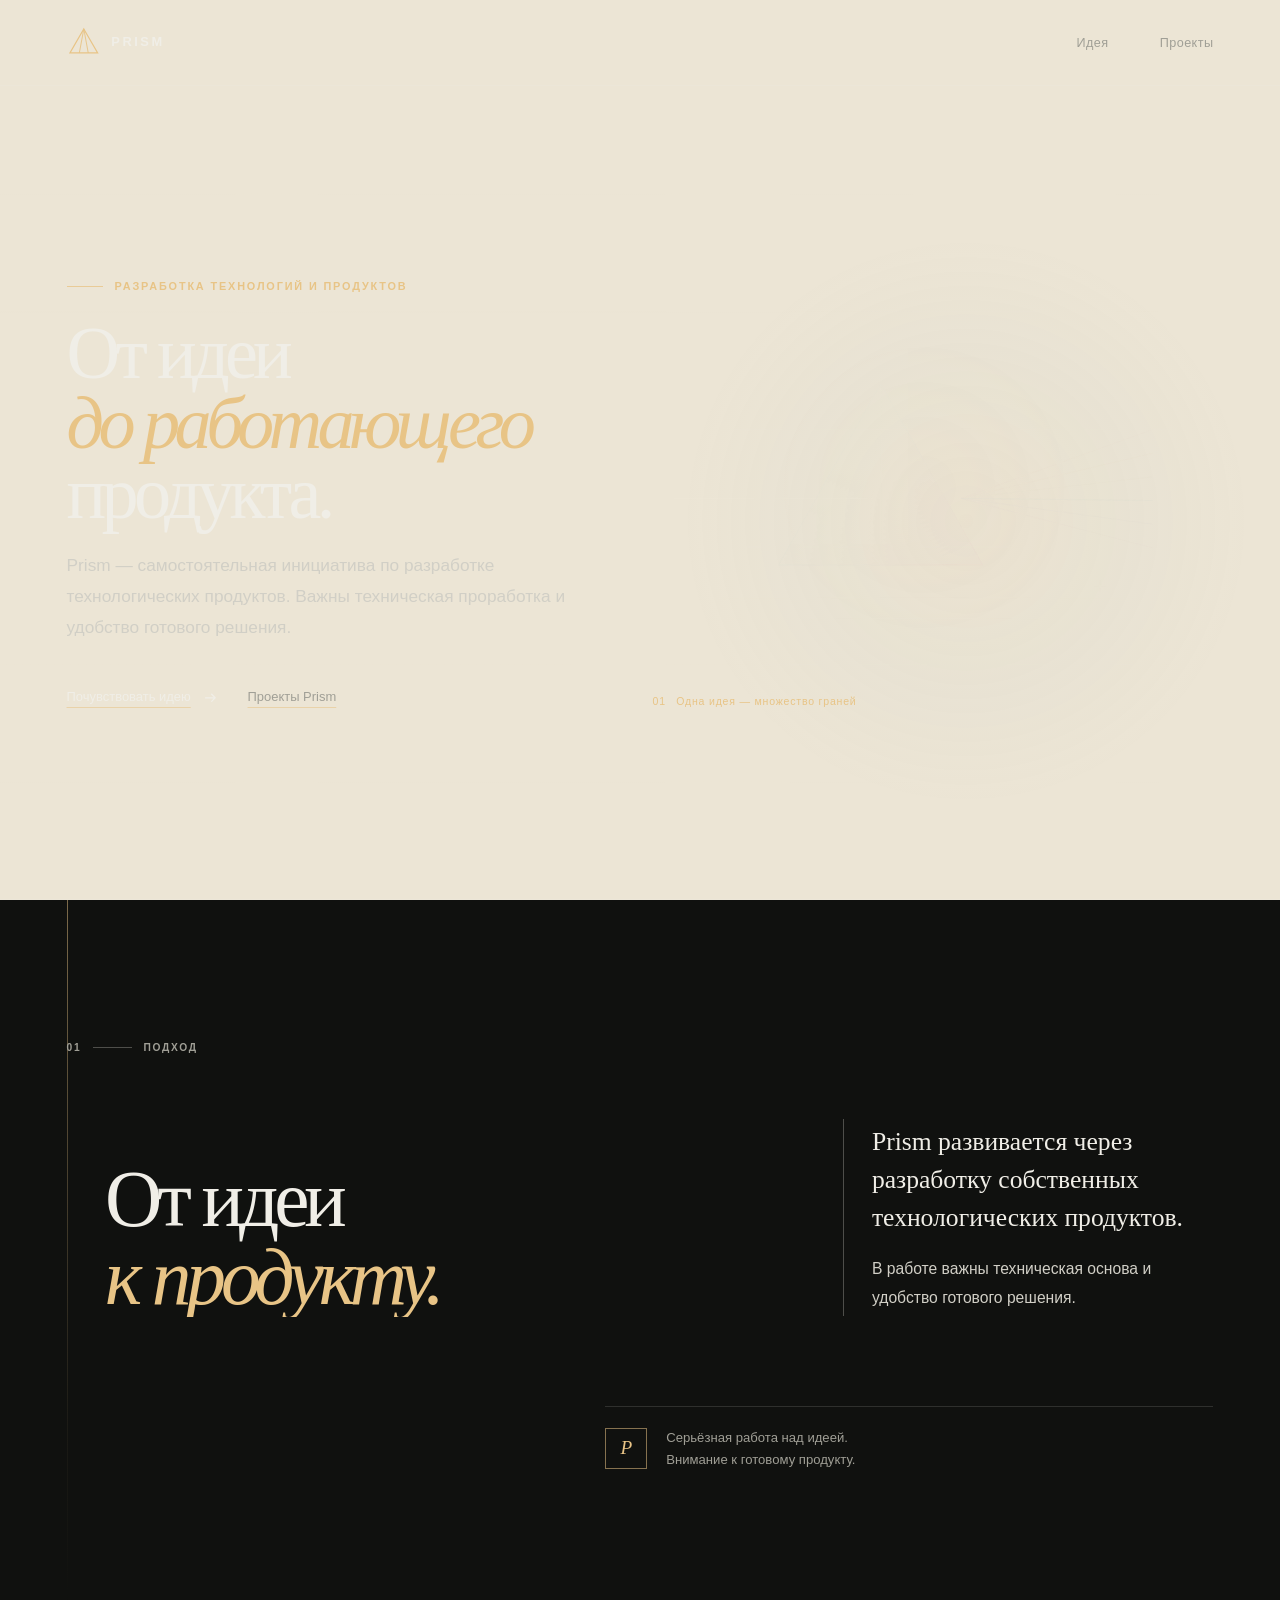
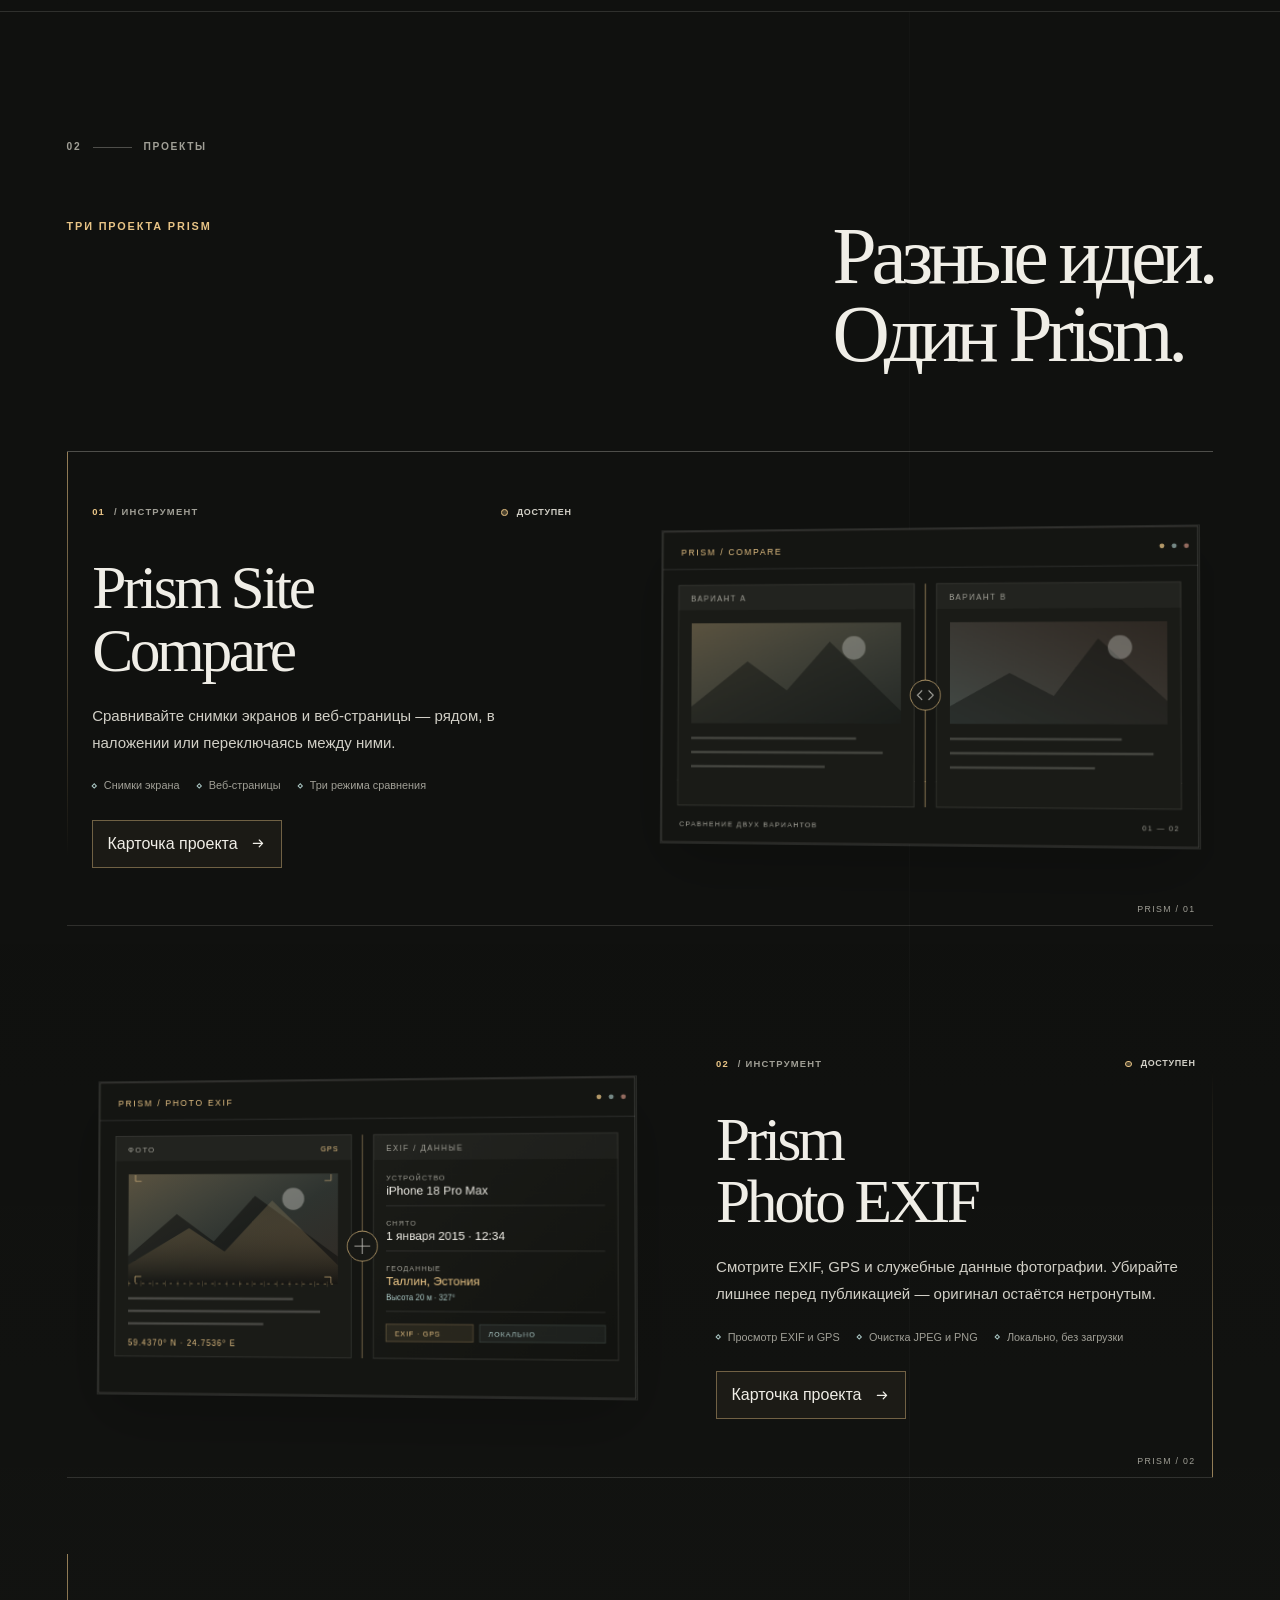
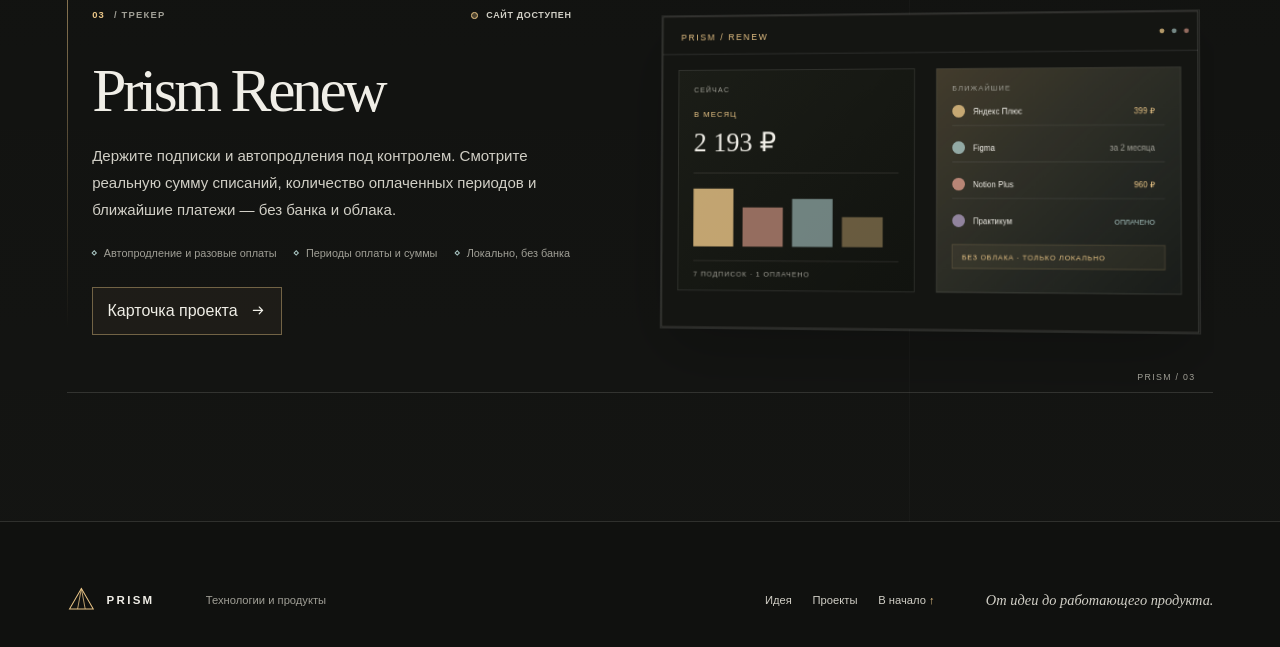
==== index.html @ 5a611522 "Publish v14 project cards and app downloads" ====
<!doctype html>
<html lang="ru">
<head>
  <meta charset="utf-8">
  <meta name="viewport" content="width=device-width, initial-scale=1">
  <meta name="theme-color" content="#101112">
  <meta name="description" content="Prism: От идеи до работающего продукта.">
  <title>Prism — От идеи до работающего продукта</title>
  <link rel="icon" type="image/svg+xml" href="./favicon.svg">
  <link rel="stylesheet" href="./site.css">
  <link rel="stylesheet" href="./project-modal.css">
  <script src="./site.js" defer></script>
  <script src="./project-modal.js" defer></script>
</head>
<body>
  <a class="skip-link" href="#main-content">Перейти к содержанию</a>

  <div id="page-progress" aria-hidden="true">
    <span class="page-progress__fill"></span>
  </div>

  <canvas class="motion-world" id="prism-scene" aria-hidden="true"></canvas>

  <header class="site-header" id="site-header">
    <a class="brand" href="#hero" aria-label="Prism — на главную">
      <svg class="brand__mark" viewBox="0 0 40 40" role="img" aria-labelledby="brand-mark-title">
        <title id="brand-mark-title">Знак Prism</title>
        <path d="M20 3.5 36.5 32H3.5L20 3.5Z" fill="none" stroke="currentColor" stroke-width="1.4" />
        <path d="m20 3.5 5.3 28.5M20 3.5 14.7 32" fill="none" stroke="currentColor" stroke-width="1.1" />
      </svg>
      <span class="brand__word">PRISM</span>
    </a>

    <button class="menu-toggle" id="menu-toggle" type="button" aria-controls="site-nav" aria-expanded="false" aria-label="Открыть меню">
      <span class="menu-toggle__line" aria-hidden="true"></span>
      <span class="menu-toggle__line" aria-hidden="true"></span>
    </button>

    <nav class="site-nav" id="site-nav" aria-label="Основная навигация">
      <a class="site-nav__link" href="#idea">Идея</a>
      <a class="site-nav__link" href="#projects">Проекты</a>
    </nav>
  </header>

  <main id="main-content">
    <section class="hero" id="hero" aria-labelledby="hero-title">
      <div class="hero__copy" data-reveal>
        <p class="eyebrow"><span class="eyebrow__rule" aria-hidden="true"></span>Разработка технологий и продуктов</p>
        <h1 class="hero__title" id="hero-title">От идеи<br><span class="hero__title-accent">до работающего</span><br>продукта.</h1>
        <p class="hero__description">Prism — самостоятельная инициатива по разработке технологических продуктов. Важны техническая проработка и удобство готового решения.</p>
        <div class="hero__actions">
          <a class="text-link text-link--primary" href="#idea">
            <span>Почувствовать идею</span>
            <svg viewBox="0 0 20 20" aria-hidden="true" focusable="false"><path d="M4 10h11m-4-4 4 4-4 4" fill="none" stroke="currentColor" stroke-width="1.4" stroke-linecap="round" stroke-linejoin="round" /></svg>
          </a>
          <a class="text-link text-link--quiet" href="#projects">Проекты Prism</a>
        </div>
      </div>

      <figure class="hero__visual" data-reveal>
        <svg class="prism-art" id="scroll-prism" viewBox="0 0 1000 760" role="img" aria-labelledby="prism-title prism-description" focusable="false">
          <title id="prism-title">Свет проходит сквозь призму</title>
          <desc id="prism-description">Абстрактная стеклянная призма преломляет тонкий луч, который расходится спектром в темноте.</desc>
          <defs>
            <linearGradient id="beam-spectrum" x1="0" y1="0" x2="1" y2="0">
              <stop offset="0" stop-color="#f6f0df" stop-opacity=".2" />
              <stop offset=".45" stop-color="#f6f0df" stop-opacity=".9" />
              <stop offset=".7" stop-color="#b2d8d8" />
              <stop offset="1" stop-color="#f0a7b8" stop-opacity=".65" />
            </linearGradient>
            <linearGradient id="prism-glass" x1=".18" y1=".1" x2=".84" y2=".92">
              <stop offset="0" stop-color="#f8f5ea" stop-opacity=".13" />
              <stop offset=".48" stop-color="#c6d7d2" stop-opacity=".035" />
              <stop offset="1" stop-color="#d8a8ba" stop-opacity=".12" />
            </linearGradient>
            <linearGradient id="prism-edge" x1=".05" y1=".1" x2=".92" y2=".9">
              <stop offset="0" stop-color="#f8f1dc" stop-opacity=".74" />
              <stop offset=".46" stop-color="#b5d1d1" stop-opacity=".46" />
              <stop offset="1" stop-color="#df9eb0" stop-opacity=".7" />
            </linearGradient>
            <radialGradient id="light-halo">
              <stop offset="0" stop-color="#e4d8b8" stop-opacity=".16" />
              <stop offset="1" stop-color="#e4d8b8" stop-opacity="0" />
            </radialGradient>
            <filter id="beam-glow" x="-30%" y="-100%" width="160%" height="300%">
              <feGaussianBlur stdDeviation="7" />
            </filter>
          </defs>

          <g class="prism-art__field" data-parallax="0.12" aria-hidden="true">
            <circle cx="505" cy="370" r="330" fill="url(#light-halo)" />
            <path d="M76 615H925M128 576H873" fill="none" stroke="#e9e4d7" stroke-opacity=".1" stroke-width="1" />
            <path d="M180 124v30m-15-15h30M832 542v24m-12-12h24" fill="none" stroke="#eee8d9" stroke-opacity=".34" stroke-width="1" />
            <circle cx="180" cy="139" r="2" fill="#eee8d9" fill-opacity=".7" />
            <circle cx="832" cy="554" r="2" fill="#eee8d9" fill-opacity=".7" />
          </g>

          <g class="prism-art__rays" data-parallax="0.2" aria-hidden="true">
            <path d="M38 390 424 390" fill="none" stroke="#f1ead7" stroke-opacity=".22" stroke-width="13" filter="url(#beam-glow)" />
            <path d="M38 390 424 390" fill="none" stroke="#f4efdf" stroke-opacity=".76" stroke-width="1.5" />
            <path d="M574 390 930 262" fill="none" stroke="#eaa6b5" stroke-opacity=".28" stroke-width="1" />
            <path d="M574 390 930 306" fill="none" stroke="#e9c49d" stroke-opacity=".36" stroke-width="1" />
            <path d="M574 390 930 350" fill="none" stroke="#d9d9b5" stroke-opacity=".52" stroke-width="1" />
            <path d="M574 390 930 394" fill="none" stroke="#a9c9c9" stroke-opacity=".7" stroke-width="1.2" />
            <path d="M574 390 930 438" fill="none" stroke="#b2b2d0" stroke-opacity=".44" stroke-width="1" />
            <path d="M574 390 930 482" fill="none" stroke="#d5a9c2" stroke-opacity=".35" stroke-width="1" />
            <path id="beam-path" d="M38 390H424L574 390 930 394" fill="none" stroke="url(#beam-spectrum)" stroke-width="2" />
          </g>

          <g class="prism-art__object" data-parallax="0.08" aria-hidden="true">
            <path d="M424 177 614 514 234 514 424 177Z" fill="url(#prism-glass)" stroke="url(#prism-edge)" stroke-width="1.5" />
            <path d="M424 177 424 514M424 177 614 514M424 514 234 514" fill="none" stroke="#f2eee2" stroke-opacity=".28" stroke-width="1" />
            <path d="M424 177 401 486 424 514" fill="none" stroke="#fff9e8" stroke-opacity=".18" stroke-width="1" />
            <path d="M424 177 614 514 424 514" fill="#d9e0d9" fill-opacity=".025" />
          </g>
        </svg>
        <figcaption class="hero__caption">
          <span class="hero__caption-label"><span aria-hidden="true">01</span> Одна идея — множество граней</span>
        </figcaption>
      </figure>
    </section>

    <section class="idea section" id="idea" aria-labelledby="idea-title">
      <div class="section__index" data-reveal aria-hidden="true">01 <span></span> ПОДХОД</div>
      <div class="idea__layout">
        <h2 class="section__title idea__title" id="idea-title" data-reveal>От идеи<br><em>к продукту.</em></h2>
        <div class="idea__text" data-reveal>
          <p class="idea__lead">Prism развивается через разработку собственных технологических продуктов.</p>
          <p>В работе важны техническая основа и удобство готового решения.</p>
        </div>
      </div>
      <div class="idea__aside" data-reveal>
        <span class="idea__aside-mark" aria-hidden="true">P</span>
        <p>Серьёзная работа над идеей.<br>Внимание к готовому продукту.</p>
      </div>
    </section>

    <section class="projects section" id="projects" aria-labelledby="projects-title">
      <div class="section__index" data-reveal aria-hidden="true">02 <span></span> ПРОЕКТЫ</div>
      <div class="projects__heading" data-reveal>
        <p class="eyebrow">Три проекта Prism</p>
        <h2 class="section__title" id="projects-title">Разные идеи.<br>Один Prism.</h2>
      </div>
      <article class="project-card" data-reveal aria-labelledby="project-compare-title">
        <div class="project-card__copy">
          <div class="project-card__meta">
            <span class="project-card__number"><span>01</span> / ИНСТРУМЕНТ</span>
            <span class="project-card__status"><span class="project-card__status-dot" aria-hidden="true"></span>Доступен</span>
          </div>
          <h3 class="project-card__title" id="project-compare-title">Prism Site Compare</h3>
          <p class="project-card__description">Сравнивайте снимки экранов и веб-страницы — рядом, в наложении или переключаясь между ними.</p>
          <ul class="project-card__features" aria-label="Возможности проекта">
            <li>Снимки экрана</li>
            <li>Веб-страницы</li>
            <li>Три режима сравнения</li>
          </ul>
          <button class="project-card__link project-card__open" type="button" data-project-open="compare" aria-haspopup="dialog" aria-controls="project-modal" aria-expanded="false">
            <span>Карточка проекта</span>
            <svg viewBox="0 0 20 20" aria-hidden="true" focusable="false"><path d="M4 10h11m-4-4 4 4-4 4" fill="none" stroke="currentColor" stroke-width="1.4" stroke-linecap="round" stroke-linejoin="round" /></svg>
          </button>
        </div>
        <div class="project-card__visual" aria-hidden="true">
          <svg class="project-preview" viewBox="0 0 680 400" focusable="false">
            <defs>
              <linearGradient id="preview-a" x1="0" y1="0" x2="1" y2="1">
                <stop offset="0" stop-color="#d7bd8c" stop-opacity=".34" />
                <stop offset="1" stop-color="#a9c6c3" stop-opacity=".08" />
              </linearGradient>
              <linearGradient id="preview-b" x1="0" y1="1" x2="1" y2="0">
                <stop offset="0" stop-color="#a9c6c3" stop-opacity=".28" />
                <stop offset="1" stop-color="#d89a88" stop-opacity=".1" />
              </linearGradient>
            </defs>
            <rect x="1" y="1" width="678" height="398" fill="#141512" stroke="rgba(240,238,231,.24)" />
            <path d="M1 49.5H679" stroke="rgba(240,238,231,.15)" />
            <text x="25" y="32" fill="#e8c486" font-size="11" letter-spacing="2.2">PRISM / COMPARE</text>
            <circle cx="635" cy="25" r="3" fill="#e8c486" opacity=".75" />
            <circle cx="650" cy="25" r="3" fill="#a9c6c3" opacity=".65" />
            <circle cx="665" cy="25" r="3" fill="#d89a88" opacity=".65" />
            <rect x="22" y="70" width="304" height="282" fill="#1a1b17" stroke="rgba(240,238,231,.14)" />
            <rect x="354" y="70" width="304" height="282" fill="#1a1b17" stroke="rgba(240,238,231,.14)" />
            <rect x="22" y="70" width="304" height="32" fill="rgba(240,238,231,.035)" />
            <rect x="354" y="70" width="304" height="32" fill="rgba(240,238,231,.035)" />
            <text x="38" y="91" fill="#a09f96" font-size="10" letter-spacing="1.8">ВАРИАНТ A</text>
            <text x="370" y="91" fill="#a09f96" font-size="10" letter-spacing="1.8">ВАРИАНТ B</text>
            <rect x="39" y="119" width="270" height="128" fill="url(#preview-a)" />
            <path d="M39 226 112 168l51 37 55-62 91 88v16H39Z" fill="rgba(16,17,15,.48)" />
            <circle cx="249" cy="151" r="15" fill="rgba(240,238,231,.3)" />
            <path d="M39 266H252M39 284H286M39 302H212" stroke="rgba(240,238,231,.2)" stroke-width="3" />
            <rect x="371" y="119" width="270" height="128" fill="url(#preview-b)" />
            <path d="M371 225 446 183l55 29 55-72 85 78v29H371Z" fill="rgba(16,17,15,.48)" />
            <circle cx="583" cy="151" r="15" fill="rgba(240,238,231,.3)" />
            <path d="M371 266H585M371 284H624M371 302H552" stroke="rgba(240,238,231,.2)" stroke-width="3" />
            <path d="M340 70V352" stroke="#e8c486" stroke-opacity=".75" />
            <circle cx="340" cy="211" r="19" fill="#171815" stroke="#e8c486" stroke-opacity=".78" />
            <path d="m336 205-6 6 6 6m8-12 6 6-6 6" fill="none" stroke="#f0eee7" stroke-opacity=".78" stroke-width="1.2" />
            <text x="24" y="379" fill="#a09f96" font-size="9" letter-spacing="1.7">СРАВНЕНИЕ ДВУХ ВАРИАНТОВ</text>
            <text x="656" y="379" text-anchor="end" fill="#a09f96" font-size="9" letter-spacing="1.7">01 — 02</text>
          </svg>
        </div>
        <span class="project-card__coordinate" aria-hidden="true">PRISM / 01</span>
      </article>

      <article class="project-card project-card--reverse" data-reveal aria-labelledby="project-exif-title">
        <div class="project-card__copy">
          <div class="project-card__meta">
            <span class="project-card__number"><span>02</span> / ИНСТРУМЕНТ</span>
            <span class="project-card__status"><span class="project-card__status-dot" aria-hidden="true"></span>Доступен</span>
          </div>
          <h3 class="project-card__title" id="project-exif-title">Prism Photo EXIF</h3>
          <p class="project-card__description">Смотрите EXIF, GPS и служебные данные фотографии. Убирайте лишнее перед публикацией — оригинал остаётся нетронутым.</p>
          <ul class="project-card__features" aria-label="Возможности проекта">
            <li>Просмотр EXIF и GPS</li>
            <li>Очистка JPEG и PNG</li>
            <li>Локально, без загрузки</li>
          </ul>
          <button class="project-card__link project-card__open" type="button" data-project-open="exif" aria-haspopup="dialog" aria-controls="project-modal" aria-expanded="false">
            <span>Карточка проекта</span>
            <svg viewBox="0 0 20 20" aria-hidden="true" focusable="false"><path d="M4 10h11m-4-4 4 4-4 4" fill="none" stroke="currentColor" stroke-width="1.4" stroke-linecap="round" stroke-linejoin="round" /></svg>
          </button>
        </div>
        <div class="project-card__visual" aria-hidden="true">
          <svg class="project-preview" viewBox="0 0 680 400" focusable="false">
            <defs>
              <linearGradient id="exif-sky" x1="0" y1="0" x2="1" y2="1">
                <stop offset="0" stop-color="#d7bd8c" stop-opacity=".34" />
                <stop offset=".55" stop-color="#a9c6c3" stop-opacity=".14" />
                <stop offset="1" stop-color="#d89a88" stop-opacity=".12" />
              </linearGradient>
              <linearGradient id="exif-horizon" x1="0" y1="0" x2="0" y2="1">
                <stop offset="0" stop-color="#e8c486" stop-opacity=".2" />
                <stop offset="1" stop-color="#10110f" stop-opacity=".7" />
              </linearGradient>
              <linearGradient id="exif-panel" x1="0" y1="0" x2="1" y2="1">
                <stop offset="0" stop-color="#1b1c18" />
                <stop offset="1" stop-color="#121310" />
              </linearGradient>
            </defs>

            <rect x="1" y="1" width="678" height="398" fill="#141512" stroke="rgba(240,238,231,.24)" />
            <path d="M1 49.5H679" stroke="rgba(240,238,231,.15)" />
            <text x="25" y="32" fill="#e8c486" font-size="11" letter-spacing="2.2" font-family="Helvetica Neue, Arial, sans-serif">PRISM / PHOTO EXIF</text>
            <circle cx="635" cy="25" r="3" fill="#e8c486" opacity=".75" />
            <circle cx="650" cy="25" r="3" fill="#a9c6c3" opacity=".65" />
            <circle cx="665" cy="25" r="3" fill="#d89a88" opacity=".65" />

            <rect x="22" y="70" width="304" height="282" fill="#1a1b17" stroke="rgba(240,238,231,.14)" />
            <rect x="22" y="70" width="304" height="32" fill="rgba(240,238,231,.035)" />
            <text x="38" y="91" fill="#a09f96" font-size="10" letter-spacing="1.8" font-family="Helvetica Neue, Arial, sans-serif">ФОТО</text>
            <text x="310" y="91" text-anchor="end" fill="#e8c486" font-size="9" letter-spacing="1.4" font-family="Helvetica Neue, Arial, sans-serif">GPS</text>

            <rect x="39" y="119" width="270" height="140" fill="url(#exif-sky)" />
            <path d="M39 224 102 170l48 35 53-58 106 77v35H39Z" fill="rgba(16,17,15,.58)" />
            <path d="M39 235 118 188l46 30 61-65 84 82v24H39Z" fill="url(#exif-horizon)" opacity=".8" />
            <circle cx="252" cy="151" r="14" fill="rgba(240,238,231,.34)" />
            <path d="M39 278H252M39 294H286M39 310H214" stroke="rgba(240,238,231,.22)" stroke-width="3" />
            <path d="M39 259h270" stroke="#e8c486" stroke-opacity=".5" stroke-width="1" stroke-dasharray="3 6" />
            <path d="M39 259h270" stroke="#e8c486" stroke-opacity=".22" stroke-width="7" stroke-dasharray="1 15" />
            <path d="M48 128v-8m0 8h8M300 128v-8m0 8h-8M48 250v8m0-8h8M300 250v8m0-8h-8" stroke="#e8c486" stroke-opacity=".7" fill="none" stroke-width="1" />
            <text x="39" y="338" fill="#e8c486" font-size="10" letter-spacing="1.4" font-family="Helvetica Neue, Arial, sans-serif">59.4370° N · 24.7536° E</text>

            <rect x="354" y="70" width="304" height="282" fill="url(#exif-panel)" stroke="rgba(240,238,231,.14)" />
            <rect x="354" y="70" width="304" height="32" fill="rgba(240,238,231,.035)" />
            <text x="370" y="91" fill="#a09f96" font-size="10" letter-spacing="1.8" font-family="Helvetica Neue, Arial, sans-serif">EXIF / ДАННЫЕ</text>

            <text x="370" y="128" fill="#a09f96" font-size="9" letter-spacing="1.4" font-family="Helvetica Neue, Arial, sans-serif">УСТРОЙСТВО</text>
            <text x="370" y="146" fill="#f0eee7" font-size="15" font-family="Helvetica Neue, Arial, sans-serif">iPhone 18 Pro Max</text>
            <path d="M370 160h272" stroke="rgba(240,238,231,.13)" />

            <text x="370" y="185" fill="#a09f96" font-size="9" letter-spacing="1.4" font-family="Helvetica Neue, Arial, sans-serif">СНЯТО</text>
            <text x="370" y="203" fill="#f0eee7" font-size="15" font-family="Helvetica Neue, Arial, sans-serif">1 января 2015 · 12:34</text>
            <path d="M370 217h272" stroke="rgba(240,238,231,.13)" />

            <text x="370" y="242" fill="#a09f96" font-size="9" letter-spacing="1.4" font-family="Helvetica Neue, Arial, sans-serif">ГЕОДАННЫЕ</text>
            <text x="370" y="260" fill="#e8c486" font-size="15" font-family="Helvetica Neue, Arial, sans-serif">Таллин, Эстония</text>
            <text x="370" y="279" fill="#a9c6c3" font-size="10" font-family="Helvetica Neue, Arial, sans-serif">Высота 20 м · 327°</text>
            <path d="M370 293h272" stroke="rgba(240,238,231,.13)" />

            <rect x="370" y="309" width="109" height="22" fill="rgba(232,196,134,.09)" stroke="rgba(232,196,134,.3)" />
            <text x="381" y="324" fill="#e8c486" font-size="9" letter-spacing="1.1" font-family="Helvetica Neue, Arial, sans-serif">EXIF · GPS</text>
            <rect x="487" y="309" width="155" height="22" fill="rgba(169,198,195,.07)" stroke="rgba(169,198,195,.2)" />
            <text x="498" y="324" fill="#a9c6c3" font-size="9" letter-spacing="1.1" font-family="Helvetica Neue, Arial, sans-serif">ЛОКАЛЬНО</text>

            <path d="M340 70V352" stroke="#e8c486" stroke-opacity=".6" />
            <circle cx="340" cy="211" r="19" fill="#171815" stroke="#e8c486" stroke-opacity=".78" />
            <path d="M340 201v20m-10-10h20" stroke="#f0eee7" stroke-opacity=".78" stroke-width="1.2" />
          </svg>
        </div>
        <span class="project-card__coordinate" aria-hidden="true">PRISM / 02</span>
      </article>

      <article class="project-card" data-reveal aria-labelledby="project-renew-title">
        <div class="project-card__copy">
          <div class="project-card__meta">
            <span class="project-card__number"><span>03</span> / ТРЕКЕР</span>
            <span class="project-card__status"><span class="project-card__status-dot" aria-hidden="true"></span>Сайт доступен</span>
          </div>
          <h3 class="project-card__title" id="project-renew-title">Prism Renew</h3>
          <p class="project-card__description">Держите подписки и автопродления под контролем. Смотрите реальную сумму списаний, количество оплаченных периодов и ближайшие платежи — без банка и облака.</p>
          <ul class="project-card__features" aria-label="Возможности проекта">
            <li>Автопродление и разовые оплаты</li>
            <li>Периоды оплаты и суммы</li>
            <li>Локально, без банка</li>
          </ul>
          <button class="project-card__link project-card__open" type="button" data-project-open="renew" aria-haspopup="dialog" aria-controls="project-modal" aria-expanded="false">
            <span>Карточка проекта</span>
            <svg viewBox="0 0 20 20" aria-hidden="true" focusable="false"><path d="M4 10h11m-4-4 4 4-4 4" fill="none" stroke="currentColor" stroke-width="1.4" stroke-linecap="round" stroke-linejoin="round" /></svg>
          </button>
        </div>
        <div class="project-card__visual" aria-hidden="true">
          <svg class="project-preview" viewBox="0 0 680 400" focusable="false">
            <defs>
              <linearGradient id="renew-panel" x1="0" y1="0" x2="1" y2="1">
                <stop offset="0" stop-color="#1b1d17" />
                <stop offset="1" stop-color="#11130f" />
              </linearGradient>
              <linearGradient id="renew-glow" x1="0" y1="0" x2="1" y2="1">
                <stop offset="0" stop-color="#e8c486" stop-opacity=".22" />
                <stop offset="1" stop-color="#9bc5be" stop-opacity=".04" />
              </linearGradient>
            </defs>
            <rect x="1" y="1" width="678" height="398" fill="#141512" stroke="rgba(240,238,231,.24)" />
            <path d="M1 49.5H679" stroke="rgba(240,238,231,.15)" />
            <text x="25" y="32" fill="#e8c486" font-size="11" letter-spacing="2.2">PRISM / RENEW</text>
            <circle cx="635" cy="25" r="3" fill="#e8c486" opacity=".75" />
            <circle cx="650" cy="25" r="3" fill="#a9c6c3" opacity=".65" />
            <circle cx="665" cy="25" r="3" fill="#d89a88" opacity=".65" />

            <rect x="22" y="70" width="304" height="282" fill="url(#renew-panel)" stroke="rgba(240,238,231,.14)" />
            <text x="42" y="98" fill="#a09f96" font-size="9" letter-spacing="1.6">СЕЙЧАС</text>
            <text x="42" y="130" fill="#e8c486" font-size="10" letter-spacing="1.4">В МЕСЯЦ</text>
            <text x="42" y="174" fill="#f0eee7" font-size="34" font-family="Georgia, serif">2 193 ₽</text>
            <path d="M42 202H306" stroke="rgba(240,238,231,.14)" />
            <rect x="42" y="222" width="52" height="74" fill="#e8c486" opacity=".82" />
            <rect x="106" y="246" width="52" height="50" fill="#d89a88" opacity=".66" />
            <rect x="170" y="235" width="52" height="61" fill="#a9c6c3" opacity=".62" />
            <rect x="234" y="258" width="52" height="38" fill="#e8c486" opacity=".4" />
            <path d="M42 314H306" stroke="rgba(240,238,231,.12)" />
            <text x="42" y="334" fill="#a09f96" font-size="9" letter-spacing="1.2">7 ПОДПИСОК · 1 ОПЛАЧЕНО</text>

            <rect x="354" y="70" width="304" height="282" fill="url(#renew-glow)" stroke="rgba(240,238,231,.14)" />
            <text x="374" y="98" fill="#a09f96" font-size="9" letter-spacing="1.6">БЛИЖАЙШИЕ</text>
            <circle cx="382" cy="124" r="8" fill="#e8c486" opacity=".8" />
            <text x="400" y="128" fill="#f0eee7" font-size="10">Яндекс Плюс</text>
            <text x="626" y="128" text-anchor="end" fill="#e8c486" font-size="10">399 ₽</text>
            <path d="M374 142H638" stroke="rgba(240,238,231,.1)" />
            <circle cx="382" cy="170" r="8" fill="#a9c6c3" opacity=".8" />
            <text x="400" y="174" fill="#f0eee7" font-size="10">Figma</text>
            <text x="626" y="174" text-anchor="end" fill="#a09f96" font-size="10">за 2 месяца</text>
            <path d="M374 188H638" stroke="rgba(240,238,231,.1)" />
            <circle cx="382" cy="216" r="8" fill="#d89a88" opacity=".8" />
            <text x="400" y="220" fill="#f0eee7" font-size="10">Notion Plus</text>
            <text x="626" y="220" text-anchor="end" fill="#e8c486" font-size="10">960 ₽</text>
            <path d="M374 234H638" stroke="rgba(240,238,231,.1)" />
            <circle cx="382" cy="262" r="8" fill="#b9a7d0" opacity=".7" />
            <text x="400" y="266" fill="#f0eee7" font-size="10">Практикум</text>
            <text x="626" y="266" text-anchor="end" fill="#a9c6c3" font-size="9">ОПЛАЧЕНО</text>
            <rect x="374" y="292" width="264" height="30" fill="rgba(232,196,134,.06)" stroke="rgba(232,196,134,.22)" />
            <text x="386" y="311" fill="#e8c486" font-size="9" letter-spacing="1">БЕЗ ОБЛАКА · ТОЛЬКО ЛОКАЛЬНО</text>
          </svg>
        </div>
        <span class="project-card__coordinate" aria-hidden="true">PRISM / 03</span>
      </article>
    </section>
  </main>

  <div class="project-modal" id="project-modal" hidden>
    <div class="project-modal__backdrop" data-project-close></div>
    <section class="project-modal__panel" role="dialog" aria-modal="true" aria-labelledby="project-modal-title" aria-describedby="project-modal-description" tabindex="-1">
      <button class="project-modal__close" type="button" data-project-close aria-label="Закрыть карточку проекта">
        <span aria-hidden="true">×</span>
      </button>
      <div class="project-modal__meta">
        <span class="project-modal__index" id="project-modal-index">01</span>
        <span class="project-modal__kind" id="project-modal-kind">ИНСТРУМЕНТ</span>
        <span class="project-modal__status"><span class="project-modal__status-dot" aria-hidden="true"></span><span id="project-modal-status">Доступен</span></span>
      </div>
      <h2 class="project-modal__title" id="project-modal-title">Prism Site Compare</h2>
      <p class="project-modal__description" id="project-modal-description">—</p>
      <ul class="project-modal__features" id="project-modal-features" aria-label="Возможности проекта"></ul>
      <div class="project-modal__actions">
        <a class="project-modal__site" id="project-modal-site" href="https://prism.net.ru/projects/prism-site-compare/" target="_blank" rel="noopener noreferrer">
          <span>Открыть сайт проекта</span>
          <svg viewBox="0 0 20 20" aria-hidden="true" focusable="false"><path d="M4 10h11m-4-4 4 4-4 4" fill="none" stroke="currentColor" stroke-width="1.4" stroke-linecap="round" stroke-linejoin="round" /></svg>
        </a>
        <div class="project-modal__download">
          <button class="project-modal__demo" id="project-modal-demo" type="button" aria-expanded="false" aria-controls="project-download-menu">
            <span>Скачать приложение</span>
            <svg viewBox="0 0 20 20" aria-hidden="true" focusable="false"><path d="M10 4v8m-4-4 4 4 4-4M5 16h10" fill="none" stroke="currentColor" stroke-width="1.4" stroke-linecap="round" stroke-linejoin="round" /></svg>
          </button>
          <div class="project-download-menu" id="project-download-menu" role="menu" aria-label="Выберите систему" hidden>
            <p class="project-download-menu__title">Скачать для</p>
            <button type="button" role="menuitem" data-platform="macOS">
              <span>macOS</span>
              <small>zip</small>
            </button>
            <button type="button" role="menuitem" data-platform="Windows">
              <span>Windows</span>
              <small>zip</small>
            </button>
          </div>
        </div>
      </div>
      <p class="project-modal__note" id="project-modal-note" role="status" aria-live="polite">Демо-сборки пока не загружены.</p>
    </section>
  </div>

  <footer class="site-footer" id="footer">
    <a class="brand brand--footer" href="#hero" aria-label="Prism — в начало страницы">
      <svg class="brand__mark" viewBox="0 0 40 40" role="img" aria-labelledby="footer-brand-mark-title">
        <title id="footer-brand-mark-title">Знак Prism</title>
        <path d="M20 3.5 36.5 32H3.5L20 3.5Z" fill="none" stroke="currentColor" stroke-width="1.4" />
        <path d="m20 3.5 5.3 28.5M20 3.5 14.7 32" fill="none" stroke="currentColor" stroke-width="1.1" />
      </svg>
      <span class="brand__word">PRISM</span>
    </a>
    <p class="site-footer__note">Технологии и продукты</p>
    <nav class="site-footer__nav" aria-label="Навигация в подвале">
      <a href="#idea">Идея</a>
      <a href="#projects">Проекты</a>
      <a href="#hero">В начало <span aria-hidden="true">↑</span></a>
    </nav>
    <p class="site-footer__signature">От идеи до работающего продукта.</p>
  </footer>
  <button id="back-to-top" class="back-to-top" type="button" aria-label="Вернуться к началу страницы" aria-hidden="true" tabindex="-1">
    <svg viewBox="0 0 24 24" aria-hidden="true" focusable="false"><path d="M12 19V5m-6 6 6-6 6 6" fill="none" stroke="currentColor" stroke-width="1.6" stroke-linecap="round" stroke-linejoin="round" /></svg>
  </button>
</body>
</html>
---- site.css ----
@charset "UTF-8";

:root {
  color-scheme: dark;
  --prism-bg: #10110f;
  --prism-bg-raised: #171815;
  --prism-ink: #f0eee7;
  --prism-ink-soft: #d1cfc6;
  --prism-muted: #a09f96;
  --prism-rule: rgb(240 238 231 / 14%);
  --prism-rule-strong: rgb(240 238 231 / 28%);
  --prism-amber: #e8c486;
  --prism-coral: #d89a88;
  --prism-cool: #a9c6c3;
  --page-progress: 0;
  --scroll-x: 0px;
  --scroll-y: 0px;
  --scroll-rotation: 0deg;
  --scroll-scale: 1;
  --scroll-opacity: 0.82;
  --page-gutter: clamp(1.25rem, 5.2vw, 5.5rem);
  --page-width: 90rem;
  --ease-optical: cubic-bezier(0.2, 0.72, 0.2, 1);
}

*,
*::before,
*::after {
  box-sizing: border-box;
}

html {
  min-width: 20rem;
  overflow-x: clip;
  background: var(--prism-bg);
  scroll-behavior: smooth;
  scrollbar-color: #777064 var(--prism-bg);
  scrollbar-width: thin;
}

body {
  min-width: 20rem;
  margin: 0;
  overflow-x: clip;
  background: var(--prism-bg);
  color: var(--prism-ink);
  font-family: "Helvetica Neue", Helvetica, Arial, system-ui, sans-serif;
  font-size: 1rem;
  line-height: 1.6;
  -webkit-font-smoothing: antialiased;
  text-rendering: optimizeLegibility;
}

::selection {
  color: var(--prism-bg);
  background: var(--prism-amber);
}

img,
svg,
video,
canvas {
  display: block;
  max-width: 100%;
}

button,
input,
textarea,
select {
  color: inherit;
  font: inherit;
}

button,
a {
  -webkit-tap-highlight-color: transparent;
}

a {
  color: inherit;
  text-underline-offset: 0.24em;
  text-decoration-thickness: 0.07em;
}

:where(a, button, input, textarea, select, [tabindex]):focus-visible {
  outline: 2px solid var(--prism-amber);
  outline-offset: 4px;
}

:where(button, input, textarea, select) {
  accent-color: var(--prism-amber);
}

.skip-link {
  position: fixed;
  z-index: 1001;
  top: 0.75rem;
  left: 0.75rem;
  padding: 0.7rem 1rem;
  transform: translateY(calc(-100% - 1rem));
  border: 1px solid var(--prism-amber);
  background: var(--prism-bg-raised);
  color: var(--prism-ink);
  text-decoration: none;
  transition: transform 180ms var(--ease-optical);
}

.skip-link:focus-visible {
  transform: translateY(0);
}

#page-progress {
  position: fixed;
  z-index: 1000;
  inset: 0 0 auto;
  height: 2px;
  pointer-events: none;
}

.page-progress__fill {
  display: block;
  width: 100%;
  height: 100%;
  transform: scaleX(var(--page-progress, 0));
  transform-origin: left center;
  background: linear-gradient(90deg, var(--prism-amber), var(--prism-coral) 68%, var(--prism-cool));
}

.site-header {
  position: sticky;
  top: 0;
  z-index: 20;
  display: flex;
  align-items: center;
  justify-content: space-between;
  gap: 2rem;
  width: min(100%, var(--page-width));
  min-height: 5.4rem;
  margin-inline: auto;
  padding: 0 var(--page-gutter);
  border-bottom: 1px solid var(--prism-rule);
  transition:
    background-color 240ms var(--ease-optical),
    border-color 240ms var(--ease-optical),
    box-shadow 240ms var(--ease-optical),
    backdrop-filter 240ms var(--ease-optical);
  -webkit-backdrop-filter: blur(0);
  backdrop-filter: blur(0);
}

.site-header.is-scrolled {
  border-bottom-color: rgb(240 238 231 / 20%);
  background-color: rgb(16 17 15 / 84%);
  box-shadow: 0 0.75rem 1.8rem rgb(0 0 0 / 18%);
  -webkit-backdrop-filter: blur(14px);
  backdrop-filter: blur(14px);
}

#back-to-top.back-to-top {
  position: fixed;
  z-index: 40;
  right: clamp(1rem, 3vw, 2rem);
  bottom: clamp(1rem, 3vw, 2rem);
  display: inline-flex;
  min-width: 3rem;
  min-height: 3rem;
  align-items: center;
  justify-content: center;
  gap: 0.45rem;
  padding: 0.65rem 0.8rem;
  transform: translateY(0.6rem);
  border: 1px solid var(--prism-rule-strong);
  background: rgb(16 17 15 / 90%);
  color: var(--prism-ink);
  font-size: 0.75rem;
  line-height: 1;
  cursor: pointer;
  opacity: 0;
  pointer-events: none;
  visibility: hidden;
  -webkit-backdrop-filter: blur(12px);
  backdrop-filter: blur(12px);
  transition:
    opacity 220ms var(--ease-optical),
    transform 220ms var(--ease-optical),
    color 180ms ease,
    background-color 180ms ease,
    border-color 180ms ease,
    box-shadow 180ms ease,
    visibility 0s linear 220ms;
}

#back-to-top.back-to-top.is-visible {
  transform: translateY(0);
  border-color: rgb(232 196 134 / 62%);
  opacity: 1;
  pointer-events: auto;
  visibility: visible;
  transition-delay: 0s;
}

#back-to-top.back-to-top:hover {
  border-color: var(--prism-amber);
  background-color: rgb(23 24 21 / 96%);
  color: var(--prism-amber);
  box-shadow: 0 0.5rem 1.5rem rgb(0 0 0 / 24%);
}

#back-to-top.back-to-top:focus-visible {
  outline: 3px solid var(--prism-amber);
  outline-offset: 4px;
}

.brand {
  display: inline-flex;
  flex: 0 0 auto;
  align-items: center;
  gap: 0.7rem;
  color: var(--prism-ink);
  text-decoration: none;
}

.brand__mark {
  width: 2.1rem;
  height: 2.1rem;
  color: var(--prism-amber);
  overflow: visible;
}

.brand__word {
  font-size: 0.8rem;
  font-weight: 650;
  letter-spacing: 0.2em;
  line-height: 1;
}

.site-nav {
  display: flex;
  align-items: center;
  justify-content: flex-end;
  gap: clamp(1.6rem, 4vw, 3.5rem);
  color: var(--prism-muted);
  font-size: 0.79rem;
  letter-spacing: 0.035em;
}

.site-nav__link {
  position: relative;
  display: inline-flex;
  min-height: 2.75rem;
  align-items: center;
  text-decoration: none;
  transition: color 180ms ease;
}

.site-nav__link::after {
  position: absolute;
  right: 0;
  bottom: 0.48rem;
  left: 0;
  height: 1px;
  transform: scaleX(0);
  transform-origin: right;
  background: var(--prism-amber);
  content: "";
  transition: transform 220ms var(--ease-optical);
}

.site-nav__link:hover,
.site-nav__link:focus-visible {
  color: var(--prism-ink);
}

.site-nav__link:hover::after,
.site-nav__link:focus-visible::after {
  transform: scaleX(1);
  transform-origin: left;
}

.menu-toggle {
  display: none;
  width: 2.8rem;
  height: 2.8rem;
  flex: 0 0 auto;
  flex-direction: column;
  align-items: center;
  justify-content: center;
  gap: 0.32rem;
  border: 1px solid var(--prism-rule-strong);
  border-radius: 0;
  background: transparent;
  color: var(--prism-ink);
  cursor: pointer;
  transition: border-color 180ms ease, color 180ms ease;
}

.menu-toggle:hover,
.menu-toggle[aria-expanded="true"] {
  border-color: var(--prism-amber);
  color: var(--prism-amber);
}

.menu-toggle__line {
  display: block;
  width: 1rem;
  height: 1px;
  transform-origin: center;
  background: currentColor;
  transition: transform 180ms var(--ease-optical);
}

.menu-toggle[aria-expanded="true"] .menu-toggle__line:first-child {
  transform: translateY(0.16rem) rotate(45deg);
}

.menu-toggle[aria-expanded="true"] .menu-toggle__line:last-child {
  transform: translateY(-0.16rem) rotate(-45deg);
}

.hero {
  position: relative;
  isolation: isolate;
  display: grid;
  grid-template-columns: minmax(0, 1.02fr) minmax(0, 0.98fr);
  align-items: center;
  gap: clamp(1.5rem, 4vw, 4rem);
  width: min(100%, var(--page-width));
  min-height: min(54rem, calc(100svh - 5.4rem));
  margin-inline: auto;
  padding: clamp(4.8rem, 9vw, 8rem) var(--page-gutter) clamp(5.5rem, 8vw, 7rem);
  border-bottom: 1px solid var(--prism-rule);
}

.hero::before {
  position: absolute;
  z-index: -2;
  inset: 0;
  background:
    linear-gradient(90deg, transparent calc(50% - 0.5px), rgb(240 238 231 / 4%) 50%, transparent calc(50% + 0.5px)),
    repeating-linear-gradient(0deg, transparent 0 7.25rem, rgb(240 238 231 / 2.5%) 7.3rem, transparent 7.35rem);
  content: "";
  mask-image: linear-gradient(90deg, #000 0%, rgb(0 0 0 / 68%) 48%, transparent 100%);
  pointer-events: none;
}

.hero::after {
  position: absolute;
  z-index: -1;
  top: 18%;
  right: 2%;
  width: min(36rem, 48%);
  aspect-ratio: 1;
  border-radius: 50%;
  background: radial-gradient(circle, rgb(210 185 145 / 8%), rgb(142 170 164 / 3%) 42%, transparent 70%);
  content: "";
  pointer-events: none;
}

.hero__copy {
  position: relative;
  z-index: 2;
  max-width: 44rem;
}

.eyebrow {
  display: flex;
  align-items: center;
  gap: 0.75rem;
  margin: 0 0 1.55rem;
  color: var(--prism-amber);
  font-size: 0.68rem;
  font-weight: 600;
  letter-spacing: 0.17em;
  line-height: 1.5;
  text-transform: uppercase;
}

.eyebrow__rule {
  display: inline-block;
  width: 2.25rem;
  height: 1px;
  flex: 0 0 auto;
  background: currentColor;
  opacity: 0.78;
}

.hero__title,
.section__title {
  margin: 0;
  color: var(--prism-ink);
  font-family: "Iowan Old Style", "Palatino Linotype", "Book Antiqua", Georgia, serif;
  font-weight: 400;
  letter-spacing: -0.064em;
  text-wrap: balance;
}

.hero__title {
  max-width: 16ch;
  font-size: clamp(3.4rem, 5.8vw, 5.2rem);
  line-height: 0.94;
}

.hero__title-accent {
  color: var(--prism-amber);
  font-style: italic;
  letter-spacing: -0.075em;
}

.hero__byline {
  margin: 0.48rem 0 0 0.12rem;
  color: var(--prism-muted);
  font-size: clamp(0.8rem, 1.1vw, 0.95rem);
  letter-spacing: 0.1em;
  line-height: 1.35;
}

.hero__description {
  max-width: 34rem;
  margin: 1.35rem 0 0;
  color: var(--prism-ink-soft);
  font-size: clamp(1rem, 1.35vw, 1.12rem);
  line-height: 1.8;
  text-wrap: pretty;
}

.hero__actions {
  display: flex;
  flex-wrap: wrap;
  align-items: center;
  gap: 0.9rem 1.75rem;
  margin-top: 2rem;
}

.text-link {
  display: inline-flex;
  min-height: 2.8rem;
  align-items: center;
  gap: 0.7rem;
  color: var(--prism-ink-soft);
  font-size: 0.81rem;
  text-decoration-color: rgb(232 196 134 / 55%);
  text-decoration-line: underline;
  text-decoration-thickness: 1px;
  text-underline-offset: 0.4rem;
  transition: color 180ms ease, text-decoration-color 180ms ease;
}

.text-link:hover {
  color: var(--prism-amber);
  text-decoration-color: currentColor;
}

.text-link--primary {
  color: var(--prism-ink);
}

.text-link--primary svg {
  width: 1.1rem;
  height: 1.1rem;
  transition: transform 180ms var(--ease-optical);
}

.text-link--primary:hover svg {
  transform: translateX(0.22rem);
}

.text-link--quiet {
  color: var(--prism-muted);
}

.hero__visual {
  position: relative;
  z-index: 1;
  width: min(100%, 46rem);
  min-width: 0;
  margin: 0 0 0 -1.5rem;
  overflow: visible;
}

.prism-art {
  position: relative;
  display: block;
  width: 100%;
  height: auto;
  overflow: visible;
  opacity: var(--scroll-opacity, 0.82);
  transform: translate3d(var(--scroll-x, 0px), var(--scroll-y, 0px), 0) rotate(var(--scroll-rotation, 0deg)) scale(var(--scroll-scale, 1));
  transform-origin: 50% 52%;
  filter: drop-shadow(0 1.2rem 1.8rem rgb(0 0 0 / 20%));
  will-change: transform, opacity;
  pointer-events: none;
}

#beam-path {
  stroke-linecap: round;
  stroke-linejoin: round;
  vector-effect: non-scaling-stroke;
  filter: drop-shadow(0 0 0.3rem rgb(238 220 184 / 28%));
}

.hero__caption {
  display: flex;
  align-items: center;
  justify-content: flex-end;
  gap: 0.7rem;
  margin-top: -0.25rem;
  color: var(--prism-muted);
  font-size: 0.66rem;
  letter-spacing: 0.075em;
}

.hero__caption span {
  color: var(--prism-amber);
  font-variant-numeric: tabular-nums;
}

.hero__scroll {
  position: absolute;
  z-index: 3;
  bottom: 1.55rem;
  left: var(--page-gutter);
  display: inline-flex;
  align-items: center;
  gap: 0.85rem;
  color: var(--prism-muted);
  font-size: 0.63rem;
  letter-spacing: 0.14em;
  text-decoration: none;
  text-transform: uppercase;
}

.hero__scroll-line {
  position: relative;
  display: block;
  width: 3.25rem;
  height: 1px;
  overflow: hidden;
  background: var(--prism-rule-strong);
}

.hero__scroll-line::after {
  position: absolute;
  inset: 0;
  transform: translateX(-100%);
  background: var(--prism-amber);
  content: "";
  transition: transform 260ms var(--ease-optical);
}

.hero__scroll:hover {
  color: var(--prism-ink);
}

.hero__scroll:hover .hero__scroll-line::after {
  transform: translateX(0);
}

.section {
  position: relative;
  width: min(100%, var(--page-width));
  margin-inline: auto;
  padding-inline: var(--page-gutter);
}

.section[id] {
  scroll-margin-top: calc(5.4rem + 1.25rem);
}

.section__index {
  display: flex;
  align-items: center;
  gap: 0.75rem;
  color: var(--prism-muted);
  font-size: 0.64rem;
  font-weight: 600;
  letter-spacing: 0.16em;
  line-height: 1.4;
}

.section__index span {
  display: inline-block;
  width: 2.4rem;
  height: 1px;
  background: var(--prism-rule-strong);
}

.idea {
  padding-block: clamp(5.5rem, 11vw, 10rem);
  border-bottom: 1px solid var(--prism-rule);
}

.idea::before {
  position: absolute;
  top: 0;
  bottom: 0;
  left: var(--page-gutter);
  width: 1px;
  background: linear-gradient(var(--prism-amber), rgb(232 196 134 / 10%) 75%, transparent);
  content: "";
  opacity: 0.5;
  pointer-events: none;
}

.idea .section__index {
  margin-bottom: clamp(2rem, 5vw, 4rem);
}

.idea__layout {
  display: grid;
  grid-template-columns: minmax(0, 1.2fr) minmax(15rem, 0.7fr);
  align-items: end;
  gap: clamp(2rem, 8vw, 8rem);
  padding-left: clamp(0rem, 3vw, 2.5rem);
}

.idea__title,
.projects__heading .section__title {
  max-width: 13ch;
  font-size: clamp(3rem, 6.2vw, 6.25rem);
  line-height: 0.98;
}

.idea__title em {
  color: var(--prism-amber);
  font-weight: 400;
}

.idea__text {
  max-width: 34rem;
  padding: 0.25rem 0 0.25rem clamp(1rem, 2.2vw, 1.8rem);
  border-left: 1px solid var(--prism-rule-strong);
}

.idea__text p {
  margin: 0;
  color: var(--prism-ink-soft);
  font-size: 0.98rem;
  line-height: 1.85;
  text-wrap: pretty;
}

.idea__text .idea__lead {
  margin-bottom: 1.1rem;
  color: var(--prism-ink);
  font-family: "Iowan Old Style", "Palatino Linotype", "Book Antiqua", Georgia, serif;
  font-size: clamp(1.25rem, 2vw, 1.65rem);
  line-height: 1.48;
}

.idea__aside {
  display: flex;
  width: min(100%, 38rem);
  align-items: center;
  gap: 1.2rem;
  margin: clamp(3rem, 7vw, 6rem) 0 0 auto;
  padding: 1.25rem 0 0;
  border-top: 1px solid var(--prism-rule);
}

.idea__aside-mark {
  display: grid;
  width: 2.6rem;
  height: 2.6rem;
  flex: 0 0 auto;
  place-items: center;
  border: 1px solid rgb(232 196 134 / 55%);
  color: var(--prism-amber);
  font-family: Georgia, serif;
  font-size: 1.2rem;
  font-style: italic;
}

.idea__aside p {
  margin: 0;
  color: var(--prism-muted);
  font-size: 0.82rem;
  line-height: 1.65;
}

.projects {
  padding-block: clamp(5.5rem, 10vw, 9rem);
  border-bottom: 1px solid var(--prism-rule);
  background:
    linear-gradient(90deg, transparent 0 71%, rgb(240 238 231 / 2.5%) 71.05%, transparent 71.1%),
    linear-gradient(0deg, rgb(240 238 231 / 1.8%), transparent 62%);
}

.projects .section__index {
  margin-bottom: clamp(2rem, 5vw, 4rem);
}

.projects__heading {
  display: flex;
  align-items: flex-end;
  justify-content: space-between;
  gap: 2rem;
}

.projects__heading .eyebrow {
  align-self: flex-start;
  margin: 0 0 1.4rem;
}

.projects__heading .section__title {
  max-width: 11ch;
}

.project-card {
  position: relative;
  display: grid;
  grid-template-columns: minmax(0, 0.94fr) minmax(19rem, 1.06fr);
  align-items: center;
  gap: clamp(2rem, 6.5vw, 6.5rem);
  margin-top: clamp(2.8rem, 6vw, 5rem);
  padding: clamp(1.8rem, 4.2vw, 3.6rem) clamp(0rem, 1.4vw, 1.25rem) clamp(2rem, 4.5vw, 3.8rem) clamp(0.85rem, 2vw, 1.6rem);
  border-top: 1px solid var(--prism-rule-strong);
  border-bottom: 1px solid var(--prism-rule);
}

.project-card::before {
  position: absolute;
  inset: 0 auto 0 0;
  width: 1px;
  background: linear-gradient(var(--prism-amber), transparent 86%);
  content: "";
  opacity: 0.62;
}

.project-card__copy {
  min-width: 0;
}

.project-card__meta {
  display: flex;
  flex-wrap: wrap;
  align-items: center;
  justify-content: space-between;
  gap: 0.65rem 1rem;
  margin-bottom: clamp(1.5rem, 3vw, 2.3rem);
}

.project-card__number,
.project-card__status {
  display: inline-flex;
  align-items: center;
  gap: 0.55rem;
  color: var(--prism-muted);
  font-size: 0.59rem;
  font-weight: 600;
  letter-spacing: 0.13em;
  line-height: 1.5;
  text-transform: uppercase;
}

.project-card__number > span {
  color: var(--prism-amber);
  font-variant-numeric: tabular-nums;
}

.project-card__status {
  color: var(--prism-ink-soft);
  font-size: 0.56rem;
  letter-spacing: 0.075em;
}

.project-card__status-dot {
  width: 0.42rem;
  height: 0.42rem;
  flex: 0 0 auto;
  border: 1px solid var(--prism-amber);
  border-radius: 50%;
  background: rgb(232 196 134 / 28%);
  box-shadow: 0 0 0 0 rgb(232 196 134 / 24%);
  animation: project-status-pulse 2.4s ease-out infinite;
}

@keyframes project-status-pulse {
  65%, 100% {
    box-shadow: 0 0 0 0.45rem rgb(232 196 134 / 0%);
  }
}

.project-card__title {
  max-width: 13ch;
  margin: 0;
  color: var(--prism-ink);
  font-family: "Iowan Old Style", "Palatino Linotype", "Book Antiqua", Georgia, serif;
  font-size: clamp(2.4rem, 4.8vw, 4.7rem);
  font-weight: 400;
  letter-spacing: -0.055em;
  line-height: 1.02;
  text-wrap: balance;
}

.project-card__description {
  max-width: 35rem;
  margin: 1.25rem 0 0;
  color: var(--prism-ink-soft);
  font-size: 0.94rem;
  line-height: 1.8;
  text-wrap: pretty;
}

.project-card__features {
  display: flex;
  flex-wrap: wrap;
  gap: 0.45rem 1.1rem;
  margin: 1.35rem 0 0;
  padding: 0;
  color: var(--prism-muted);
  font-size: 0.68rem;
  list-style: none;
}

.project-card__features li {
  display: inline-flex;
  align-items: center;
  gap: 0.45rem;
}

.project-card__features li::before {
  width: 0.28rem;
  height: 0.28rem;
  border: 1px solid var(--prism-cool);
  content: "";
  transform: rotate(45deg);
}

.project-card__link {
  display: inline-flex;
  min-height: 3rem;
  align-items: center;
  gap: 0.75rem;
  margin-top: 1.55rem;
  padding: 0.55rem 0.9rem;
  border: 1px solid rgb(232 196 134 / 42%);
  background: rgb(232 196 134 / 5%);
  color: var(--prism-ink);
  font-size: 0.78rem;
  text-decoration: none;
  transition: color 180ms ease, border-color 180ms ease, background-color 180ms ease;
}

.project-card__link svg {
  width: 1.05rem;
  height: 1.05rem;
  transition: transform 220ms var(--ease-optical);
}

.project-card__link:hover {
  border-color: var(--prism-amber);
  background: rgb(232 196 134 / 12%);
  color: var(--prism-amber);
}

.project-card__link:hover svg {
  transform: translateX(0.28rem);
}

.project-card__visual {
  min-width: 0;
  perspective: 1000px;
}

.project-preview {
  width: 100%;
  height: auto;
  border: 1px solid rgb(240 238 231 / 10%);
  box-shadow: 0 1.5rem 4rem rgb(0 0 0 / 22%);
  transform: rotateY(-4deg) rotateX(1deg);
  transform-origin: center;
  transition: transform 520ms var(--ease-optical), box-shadow 520ms var(--ease-optical);
}

.project-card:hover .project-preview,
.project-card:focus-within .project-preview {
  transform: rotateY(0) rotateX(0) translateY(-0.25rem);
  box-shadow: 0 2rem 5rem rgb(0 0 0 / 32%);
}

.project-card__coordinate {
  position: absolute;
  right: clamp(0rem, 1.4vw, 1.25rem);
  bottom: 0.55rem;
  color: var(--prism-muted);
  font-size: 0.55rem;
  letter-spacing: 0.15em;
}

.site-footer {
  display: grid;
  grid-template-columns: auto minmax(10rem, 1fr) auto auto;
  align-items: center;
  gap: 1.5rem clamp(1.5rem, 4vw, 4rem);
  width: min(100%, var(--page-width));
  margin-inline: auto;
  padding: clamp(2.6rem, 5vw, 4.5rem) var(--page-gutter) 2rem;
}

.brand--footer .brand__mark {
  width: 1.8rem;
  height: 1.8rem;
}

.brand--footer .brand__word {
  font-size: 0.72rem;
}

.site-footer__note,
.site-footer__signature {
  margin: 0;
  color: var(--prism-muted);
  font-size: 0.7rem;
  line-height: 1.6;
}

.site-footer__nav {
  display: flex;
  flex-wrap: wrap;
  align-items: center;
  gap: 0.55rem 1.3rem;
}

.site-footer__nav a {
  color: var(--prism-ink-soft);
  font-size: 0.7rem;
  text-decoration-color: transparent;
  text-decoration-line: underline;
  text-underline-offset: 0.3em;
  transition: color 180ms ease, text-decoration-color 180ms ease;
}

.site-footer__nav a:hover {
  color: var(--prism-amber);
  text-decoration-color: currentColor;
}

.site-footer__nav span {
  color: var(--prism-amber);
}

.site-footer__signature {
  justify-self: end;
  color: var(--prism-ink-soft);
  font-family: "Iowan Old Style", "Palatino Linotype", "Book Antiqua", Georgia, serif;
  font-size: 0.9rem;
  font-style: italic;
}

[data-reveal] {
  backface-visibility: hidden;
}

/* Progressive enhancement: hidden only when an early html.js marker exists. */
.js [data-reveal] {
  clip-path: inset(0 0 8% 0);
  opacity: 0;
  transform: translate3d(0, 1.2rem, 0);
  transition:
    opacity 760ms var(--ease-optical),
    transform 900ms var(--ease-optical),
    clip-path 900ms var(--ease-optical);
}

.js [data-reveal].is-visible {
  clip-path: inset(0);
  opacity: 1;
  transform: none;
}

/* The current script also animates on .is-visible if no marker is present. */
[data-reveal].is-visible {
  animation: reveal-enter 900ms var(--ease-optical) both;
}

.js [data-reveal].is-visible {
  animation: none;
}

@keyframes reveal-enter {
  from {
    clip-path: inset(0 0 8% 0);
    opacity: 0;
    transform: translate3d(0, 1.2rem, 0);
  }
  to {
    clip-path: inset(0);
    opacity: 1;
    transform: none;
  }
}

@media (max-width: 960px) {
  :root {
    --page-gutter: clamp(1.5rem, 5vw, 3rem);
  }

  .hero {
    grid-template-columns: minmax(0, 0.95fr) minmax(0, 1.05fr);
    gap: 1.25rem;
  }

  .hero__title {
    font-size: clamp(2.2rem, 5.8vw, 3.4rem);
  }

  .hero__visual {
    margin-left: -0.75rem;
  }

  .idea__layout {
    grid-template-columns: minmax(0, 1.1fr) minmax(14rem, 0.8fr);
    gap: 2.5rem;
  }

  .site-footer {
    grid-template-columns: auto minmax(8rem, 1fr) auto;
  }

  .site-footer__signature {
    grid-column: 2 / -1;
    justify-self: end;
  }
}

@media (max-width: 680px) {
  :root {
    --page-gutter: 1.25rem;
  }

  .section[id] {
    scroll-margin-top: calc(4.5rem + 1rem);
  }

  .site-header {
    display: grid;
    grid-template-columns: minmax(0, 1fr) auto;
    gap: 0.5rem 1rem;
    min-height: 4.5rem;
    padding-block: 0.55rem;
  }

  #back-to-top.back-to-top {
    right: var(--page-gutter);
    bottom: calc(1rem + env(safe-area-inset-bottom, 0px));
    min-width: 3rem;
    min-height: 3rem;
  }

  .brand__mark {
    width: 1.9rem;
    height: 1.9rem;
  }

  .brand__word {
    font-size: 0.74rem;
  }

  .menu-toggle {
    display: flex;
    grid-column: 2;
    grid-row: 1;
    justify-self: end;
  }

  .site-nav {
    display: none;
    grid-column: 1 / -1;
    grid-row: 2;
    flex-wrap: wrap;
    justify-content: flex-start;
    gap: 0.2rem 1.5rem;
    padding: 0.2rem 0 0.4rem;
    border-top: 1px solid var(--prism-rule);
    font-size: 0.75rem;
  }

  .site-nav.is-open {
    display: flex;
  }

  .site-nav__link {
    min-height: 2.7rem;
  }

  .hero {
    display: block;
    min-height: 51rem;
    padding-top: clamp(4rem, 11vw, 5.5rem);
    padding-bottom: 18rem;
  }

  .hero::before {
    background:
      linear-gradient(90deg, transparent calc(74% - 0.5px), rgb(240 238 231 / 4%) 74%, transparent calc(74% + 0.5px)),
      repeating-linear-gradient(0deg, transparent 0 5.8rem, rgb(240 238 231 / 2.5%) 5.85rem, transparent 5.9rem);
  }

  .hero::after {
    top: auto;
    right: 0;
    bottom: 3rem;
    width: 90%;
  }

  .hero__copy {
    max-width: 34rem;
  }

  .eyebrow {
    margin-bottom: 1.35rem;
    font-size: 0.62rem;
    letter-spacing: 0.14em;
  }

  .hero__title {
    max-width: 16ch;
    font-size: clamp(2.4rem, 10vw, 3.5rem);
    line-height: 0.94;
  }

  .hero__byline {
    margin-top: 0.35rem;
    font-size: 0.78rem;
  }

  .hero__description {
    max-width: 32rem;
    margin-top: 1rem;
    font-size: 0.96rem;
    line-height: 1.72;
  }

  .hero__actions {
    align-items: flex-start;
    flex-direction: column;
    gap: 0.35rem;
    margin-top: 1.4rem;
  }

  .hero__visual {
    position: absolute;
    right: var(--page-gutter);
    bottom: 2.65rem;
    left: var(--page-gutter);
    width: auto;
    max-width: 27rem;
    margin: 0 auto;
  }

  .prism-art {
    max-width: 23rem;
    margin-inline: auto;
    translate: clamp(-1.25rem, var(--scroll-x, 0px), 1.25rem) clamp(-1.25rem, var(--scroll-y, 0px), 1.25rem);
    transform: rotate(var(--scroll-rotation, 0deg)) scale(var(--scroll-scale, 1));
  }

  .hero__caption {
    margin-top: -0.35rem;
    font-size: 0.59rem;
  }

  .hero__scroll {
    bottom: 1.15rem;
    gap: 0.6rem;
    font-size: 0.57rem;
  }

  .hero__scroll-line {
    width: 2.25rem;
  }

  .idea {
    padding-block: 4.8rem;
  }

  .idea::before {
    left: var(--page-gutter);
  }

  .idea .section__index,
  .projects .section__index {
    margin-bottom: 2rem;
  }

  .idea__layout {
    grid-template-columns: minmax(0, 1fr);
    gap: 1.8rem;
    padding-left: 0.7rem;
  }

  .idea__title,
  .projects__heading .section__title {
    max-width: 12ch;
    font-size: clamp(2.8rem, 11vw, 4.5rem);
  }

  .idea__text {
    max-width: 34rem;
  }

  .idea__text p {
    font-size: 0.94rem;
  }

  .idea__aside {
    gap: 1rem;
    margin-top: 3rem;
    padding-top: 1rem;
  }

  .projects {
    padding-block: 4.8rem;
    background:
      linear-gradient(90deg, transparent 0 76%, rgb(240 238 231 / 2.5%) 76.05%, transparent 76.1%),
      linear-gradient(0deg, rgb(240 238 231 / 1.8%), transparent 62%);
  }

  .projects__heading {
    display: block;
  }

  .projects__heading .eyebrow {
    margin-bottom: 1.1rem;
  }

  .project-card {
    grid-template-columns: minmax(0, 1fr);
    gap: 1.8rem;
    margin-top: 2.5rem;
    padding: 1.5rem 0.35rem 2rem 0.75rem;
  }

  .project-card__meta {
    margin-bottom: 1.45rem;
  }

  .project-card__title {
    max-width: 14ch;
    font-size: clamp(2.15rem, 9vw, 3.35rem);
  }

  .project-card__description {
    margin-top: 1rem;
    font-size: 0.88rem;
  }

  .project-card__features {
    gap: 0.5rem 0.9rem;
    margin-top: 1.1rem;
    font-size: 0.64rem;
  }

  .project-card__link {
    margin-top: 1.15rem;
  }

  .project-card__visual {
    width: min(100%, 36rem);
    margin-inline: auto;
  }

  .project-preview {
    transform: none;
  }

  .project-card__coordinate {
    right: 0.35rem;
    bottom: 0.4rem;
    font-size: 0.5rem;
  }

  .site-footer {
    grid-template-columns: minmax(0, 1fr);
    gap: 1.05rem;
    padding-block: 3.2rem 1.6rem;
  }

  .site-footer__signature {
    grid-column: auto;
    justify-self: start;
  }
}

@media (max-width: 390px) {
  .hero {
    min-height: min(48rem, calc(100svh - 4.5rem));
    padding-bottom: 14rem;
  }

  .hero__title {
    font-size: clamp(2.2rem, 9.8vw, 2.4rem);
  }

  .hero__visual {
    right: 0.9rem;
    left: 0.9rem;
  }

  .prism-art {
    max-width: 17.5rem;
  }

  .project-card {
    padding-right: 0.1rem;
    padding-left: 0.55rem;
  }

  .project-card__meta {
    align-items: flex-start;
    flex-direction: column;
    gap: 0.5rem;
  }

  .project-card__status {
    font-size: 0.52rem;
  }

  .project-card__features {
    display: grid;
    grid-template-columns: minmax(0, 1fr);
  }
}

@media (prefers-reduced-motion: reduce) {
  html {
    scroll-behavior: auto;
  }

  *,
  *::before,
  *::after {
    scroll-behavior: auto !important;
    animation-duration: 0.01ms !important;
    animation-iteration-count: 1 !important;
    transition-duration: 0.01ms !important;
    transition-delay: 0ms !important;
  }

  [data-reveal],
  [data-reveal].is-visible,
  .js [data-reveal],
  .js [data-reveal].is-visible {
    clip-path: none !important;
    opacity: 1 !important;
    transform: none !important;
    animation: none !important;
    transition: none !important;
  }

  .prism-art {
    translate: none;
    transform: translate3d(0, 0, 0) rotate(0deg) scale(1);
    opacity: 0.82;
    will-change: auto;
  }

  #site-header,
  #back-to-top.back-to-top {
    transition: none !important;
  }
}

@media (forced-colors: active) {
  :where(a, button, input, textarea, select, [tabindex]):focus-visible {
    outline: 2px solid Highlight;
  }

  .page-progress__fill,
  .prism-art {
    forced-color-adjust: none;
  }
}

/* V4 keeps the page-wide light field and optimizes its motion. */
body {
  isolation: isolate;
}

#main-content,
.site-footer {
  position: relative;
  z-index: 1;
}

.motion-world {
  position: fixed;
  z-index: 0;
  inset: 0;
  width: 100vw;
  height: 100vh;
  height: 100svh;
  max-width: none;
  opacity: 0;
  pointer-events: none;
  transition: opacity 800ms var(--ease-optical);
}

.motion-ready .motion-world {
  opacity: 1;
}

.motion-ready .prism-art {
  opacity: 0.12 !important;
  transform: none;
  filter: none;
  transition: opacity 700ms var(--ease-optical);
}

.hero__caption {
  justify-content: space-between;
  gap: 0.75rem;
}

.hero__caption-label {
  display: inline-flex;
  min-width: 0;
  align-items: center;
  gap: 0.65rem;
}

.hero__caption-label > span {
  flex: 0 0 auto;
  color: var(--prism-amber);
}

.scene-replay {
  display: none;
  min-height: 2rem;
  flex: 0 0 auto;
  align-items: center;
  gap: 0.32rem;
  padding: 0.25rem 0.45rem;
  border: 1px solid var(--prism-rule);
  border-radius: 0;
  background: rgb(16 17 15 / 72%);
  color: var(--prism-muted);
  font-size: 0.58rem;
  letter-spacing: 0.045em;
  cursor: pointer;
  transition: border-color 180ms ease, color 180ms ease, background 180ms ease;
}

.motion-ready .scene-replay {
  display: inline-flex;
}

.scene-replay > span {
  color: var(--prism-amber);
  font-size: 1rem;
  line-height: 1;
  transition: transform 420ms var(--ease-optical);
}

.scene-replay:hover {
  border-color: var(--prism-amber);
  background: rgb(232 196 134 / 8%);
  color: var(--prism-ink);
}

.scene-replay:hover > span {
  transform: rotate(-180deg);
}

.scene-replay:active > span {
  transform: rotate(-360deg);
}

.site-footer__nav a,
.text-link,
.site-nav__link {
  position: relative;
  z-index: 2;
}

@media (max-width: 680px) {
  .motion-world {
    opacity: 0.82;
  }

  .motion-ready .motion-world {
    opacity: 0.6;
  }

  .motion-ready .prism-art {
    opacity: 0.04 !important;
  }

  .hero__caption {
    gap: 0.35rem;
    font-size: 0.55rem;
  }

  .hero__caption-label {
    gap: 0.42rem;
  }

  .scene-replay {
    gap: 0.22rem;
    padding-inline: 0.3rem;
    font-size: 0.52rem;
  }
}

@media (max-width: 360px) {
  .hero__caption {
    font-size: 0.5rem;
  }

  .prism-art {
    max-width: 12rem;
  }

  .scene-replay {
    font-size: 0.48rem;
  }
}

@media (prefers-reduced-motion: reduce), (forced-colors: active) {
  .motion-world {
    display: none !important;
    opacity: 0 !important;
  }

  .motion-ready .prism-art {
    opacity: 0.82 !important;
    transform: none;
  }
}

/* v11: second project card, mirrored layout on wide screens */
.project-card--reverse {
  grid-template-columns: minmax(19rem, 1.06fr) minmax(0, 0.94fr);
}

.project-card--reverse .project-card__copy {
  order: 2;
}

.project-card--reverse .project-card__visual {
  order: 1;
}

.project-card--reverse::before {
  right: 0;
  left: auto;
  background: linear-gradient(transparent 14%, var(--prism-amber));
}

.project-card + .project-card {
  border-top: 0;
}

@media (max-width: 680px) {
  .project-card--reverse {
    grid-template-columns: minmax(0, 1fr);
  }

  .project-card--reverse .project-card__copy {
    order: 1;
  }

  .project-card--reverse .project-card__visual {
    order: 2;
  }

  .project-card--reverse::before {
    right: auto;
    left: 0;
    background: linear-gradient(var(--prism-amber), transparent 86%);
  }
}
---- project-modal.css ----
/* Prism Site v13 — project card dialog and demo menu. */

.project-card__open {
  font: inherit;
  text-align: left;
  cursor: pointer;
}

.project-card__open svg {
  flex: 0 0 auto;
}

.project-modal {
  position: fixed;
  z-index: 1200;
  inset: 0;
  padding: clamp(0.8rem, 3vw, 2rem);
  place-items: center;
}

.project-modal:not([hidden]) {
  display: grid;
}

.project-modal__backdrop {
  position: absolute;
  inset: 0;
  background: rgb(8 9 7 / 76%);
  opacity: 0;
  backdrop-filter: blur(10px);
  transition: opacity 260ms var(--ease-optical);
}

.project-modal__panel {
  position: relative;
  z-index: 1;
  width: min(42rem, 100%);
  max-height: calc(100svh - 2rem);
  overflow: visible;
  padding: clamp(1.4rem, 4vw, 2.5rem);
  border: 1px solid var(--prism-rule-strong);
  background:
    linear-gradient(145deg, rgb(240 238 231 / 4%), transparent 42%),
    var(--prism-bg-raised);
  box-shadow: 0 2.5rem 7rem rgb(0 0 0 / 55%);
  opacity: 0;
  transform: translateY(1rem) scale(0.985);
  transition:
    opacity 300ms var(--ease-optical),
    transform 380ms var(--ease-optical);
  scrollbar-color: #777064 transparent;
  scrollbar-width: thin;
}

.project-modal__panel::before {
  position: absolute;
  top: 0;
  right: 1.5rem;
  left: 1.5rem;
  height: 1px;
  background: linear-gradient(90deg, transparent, var(--prism-amber), transparent);
  content: "";
  opacity: .7;
  pointer-events: none;
}

.project-modal.is-open .project-modal__backdrop {
  opacity: 1;
}

.project-modal.is-open .project-modal__panel {
  opacity: 1;
  transform: translateY(0) scale(1);
}

.project-modal__close {
  position: absolute;
  z-index: 2;
  top: 0.8rem;
  right: 0.8rem;
  display: grid;
  width: 2.45rem;
  height: 2.45rem;
  place-items: center;
  padding: 0;
  border: 1px solid var(--prism-rule);
  border-radius: 50%;
  background: rgb(16 17 15 / 55%);
  color: var(--prism-muted);
  font-size: 1.35rem;
  line-height: 1;
  transition: color 180ms ease, border-color 180ms ease, background-color 180ms ease, transform 220ms var(--ease-optical);
}

.project-modal__close:hover {
  border-color: var(--prism-amber);
  background: rgb(232 196 134 / 9%);
  color: var(--prism-amber);
  transform: rotate(8deg);
}

.project-modal__meta {
  display: flex;
  flex-wrap: wrap;
  align-items: center;
  gap: 0.65rem 1rem;
  padding-right: 2.7rem;
  color: var(--prism-muted);
  font-size: 0.61rem;
  font-weight: 600;
  letter-spacing: 0.13em;
  line-height: 1.5;
  text-transform: uppercase;
}

.project-modal__index {
  color: var(--prism-amber);
  font-variant-numeric: tabular-nums;
}

.project-modal__kind {
  padding-right: 1rem;
  border-right: 1px solid var(--prism-rule);
}

.project-modal__status {
  display: inline-flex;
  align-items: center;
  gap: 0.48rem;
  color: var(--prism-ink-soft);
  font-size: 0.57rem;
  letter-spacing: 0.075em;
}

.project-modal__status-dot {
  width: 0.42rem;
  height: 0.42rem;
  flex: 0 0 auto;
  border: 1px solid var(--prism-amber);
  border-radius: 50%;
  background: rgb(232 196 134 / 28%);
  box-shadow: 0 0 0 0 rgb(232 196 134 / 24%);
  animation: project-status-pulse 2.4s ease-out infinite;
}

.project-modal__title {
  max-width: 14ch;
  margin: 1.25rem 0 0;
  color: var(--prism-ink);
  font-family: "Iowan Old Style", "Palatino Linotype", "Book Antiqua", Georgia, serif;
  font-size: clamp(2.15rem, 5vw, 3.35rem);
  font-weight: 400;
  letter-spacing: -0.055em;
  line-height: 1.02;
  text-wrap: balance;
}

.project-modal__description {
  max-width: 35rem;
  margin: 1rem 0 0;
  color: var(--prism-ink-soft);
  font-size: 0.92rem;
  line-height: 1.75;
  text-wrap: pretty;
}

.project-modal__features {
  display: flex;
  flex-wrap: wrap;
  gap: 0.5rem 1.1rem;
  margin: 1.2rem 0 0;
  padding: 0;
  color: var(--prism-muted);
  font-size: 0.68rem;
  list-style: none;
}

.project-modal__features li {
  display: inline-flex;
  align-items: center;
  gap: 0.45rem;
}

.project-modal__features li::before {
  width: 0.28rem;
  height: 0.28rem;
  border: 1px solid var(--prism-cool);
  content: "";
  transform: rotate(45deg);
}

.project-modal__actions {
  display: flex;
  flex-wrap: wrap;
  align-items: stretch;
  gap: 0.65rem;
  margin-top: 1.65rem;
}

.project-modal__site,
.project-modal__demo {
  display: inline-flex;
  min-height: 3rem;
  align-items: center;
  justify-content: center;
  gap: 0.72rem;
  padding: 0.6rem 0.95rem;
  border: 1px solid rgb(232 196 134 / 42%);
  background: rgb(232 196 134 / 5%);
  color: var(--prism-ink);
  font: inherit;
  font-size: 0.78rem;
  text-decoration: none;
  cursor: pointer;
  transition:
    border-color 180ms ease,
    background-color 180ms ease,
    color 180ms ease,
    transform 220ms var(--ease-optical);
}

.project-modal__site svg,
.project-modal__demo svg {
  width: 1.05rem;
  height: 1.05rem;
  flex: 0 0 auto;
  transition: transform 220ms var(--ease-optical);
}

.project-modal__site:hover,
.project-modal__demo:hover {
  border-color: var(--prism-amber);
  background: rgb(232 196 134 / 12%);
  color: var(--prism-amber);
}

.project-modal__site:hover svg {
  transform: translateX(0.25rem);
}

.project-modal__demo {
  border-color: var(--prism-amber);
  background: var(--prism-amber);
  color: var(--prism-bg);
}

.project-modal__demo:hover {
  border-color: #f3d8a3;
  background: #f3d8a3;
  color: var(--prism-bg);
  transform: translateY(-1px);
}

.project-modal__demo[aria-expanded="true"] svg {
  transform: rotate(180deg);
}

.project-modal__download {
  position: relative;
}

.project-modal__download[hidden] {
  display: none;
}

.project-download-menu {
  position: absolute;
  z-index: 4;
  right: 0;
  top: calc(100% + 0.55rem);
  bottom: auto;
  width: 14rem;
  padding: 0.45rem;
  border: 1px solid var(--prism-rule-strong);
  background: #1b1c18;
  box-shadow: 0 1.2rem 2.6rem rgb(0 0 0 / 42%);
  animation: project-menu-in 180ms var(--ease-optical) both;
}

.project-download-menu__title {
  margin: 0.35rem 0.5rem 0.4rem;
  color: var(--prism-muted);
  font-size: 0.57rem;
  font-weight: 600;
  letter-spacing: 0.12em;
  text-transform: uppercase;
}

.project-download-menu button {
  display: flex;
  width: 100%;
  min-height: 2.65rem;
  align-items: center;
  justify-content: space-between;
  gap: 1rem;
  padding: 0.5rem 0.65rem;
  border: 1px solid transparent;
  background: transparent;
  color: var(--prism-ink);
  font: inherit;
  font-size: 0.78rem;
  text-align: left;
  cursor: pointer;
  transition: border-color 160ms ease, background-color 160ms ease, color 160ms ease;
}

.project-download-menu button small {
  color: var(--prism-muted);
  font-size: 0.56rem;
  letter-spacing: 0.1em;
  text-transform: uppercase;
}

.project-download-menu button:hover,
.project-download-menu button:focus-visible {
  border-color: rgb(232 196 134 / 42%);
  background: rgb(232 196 134 / 8%);
  color: var(--prism-amber);
}

.project-download-menu button:hover small,
.project-download-menu button:focus-visible small {
  color: var(--prism-amber);
}

.project-modal__note {
  min-height: 1.3rem;
  margin: 0.85rem 0 0;
  color: var(--prism-ink-soft);
  font-size: 0.71rem;
  line-height: 1.5;
}

body.project-modal-open {
  overflow: hidden;
}

@keyframes project-menu-in {
  from {
    opacity: 0;
    transform: translateY(-0.3rem);
  }
  to {
    opacity: 1;
    transform: translateY(0);
  }
}

@media (max-width: 680px) {
  .project-modal {
    padding: 0.65rem;
  }

  .project-modal__panel {
    max-height: calc(100svh - 1.3rem);
    padding: 1.35rem;
  }

  .project-modal__panel::before {
    right: 1rem;
    left: 1rem;
  }

  .project-modal__title {
    font-size: clamp(2rem, 10vw, 2.8rem);
  }

  .project-modal__description {
    font-size: 0.87rem;
  }

  .project-modal__actions {
    align-items: stretch;
    flex-direction: column;
  }

  .project-modal__site,
  .project-modal__demo,
  .project-modal__download {
    width: 100%;
  }

  .project-download-menu {
    right: auto;
    left: 0;
    width: 100%;
  }
}

@media (max-width: 380px) {
  .project-modal__features {
    display: grid;
    grid-template-columns: minmax(0, 1fr);
  }
}

@media (prefers-reduced-motion: reduce) {
  .project-modal__backdrop,
  .project-modal__panel,
  .project-modal__close,
  .project-download-menu,
  .project-modal__site,
  .project-modal__demo {
    animation: none !important;
    transition: none !important;
  }
}
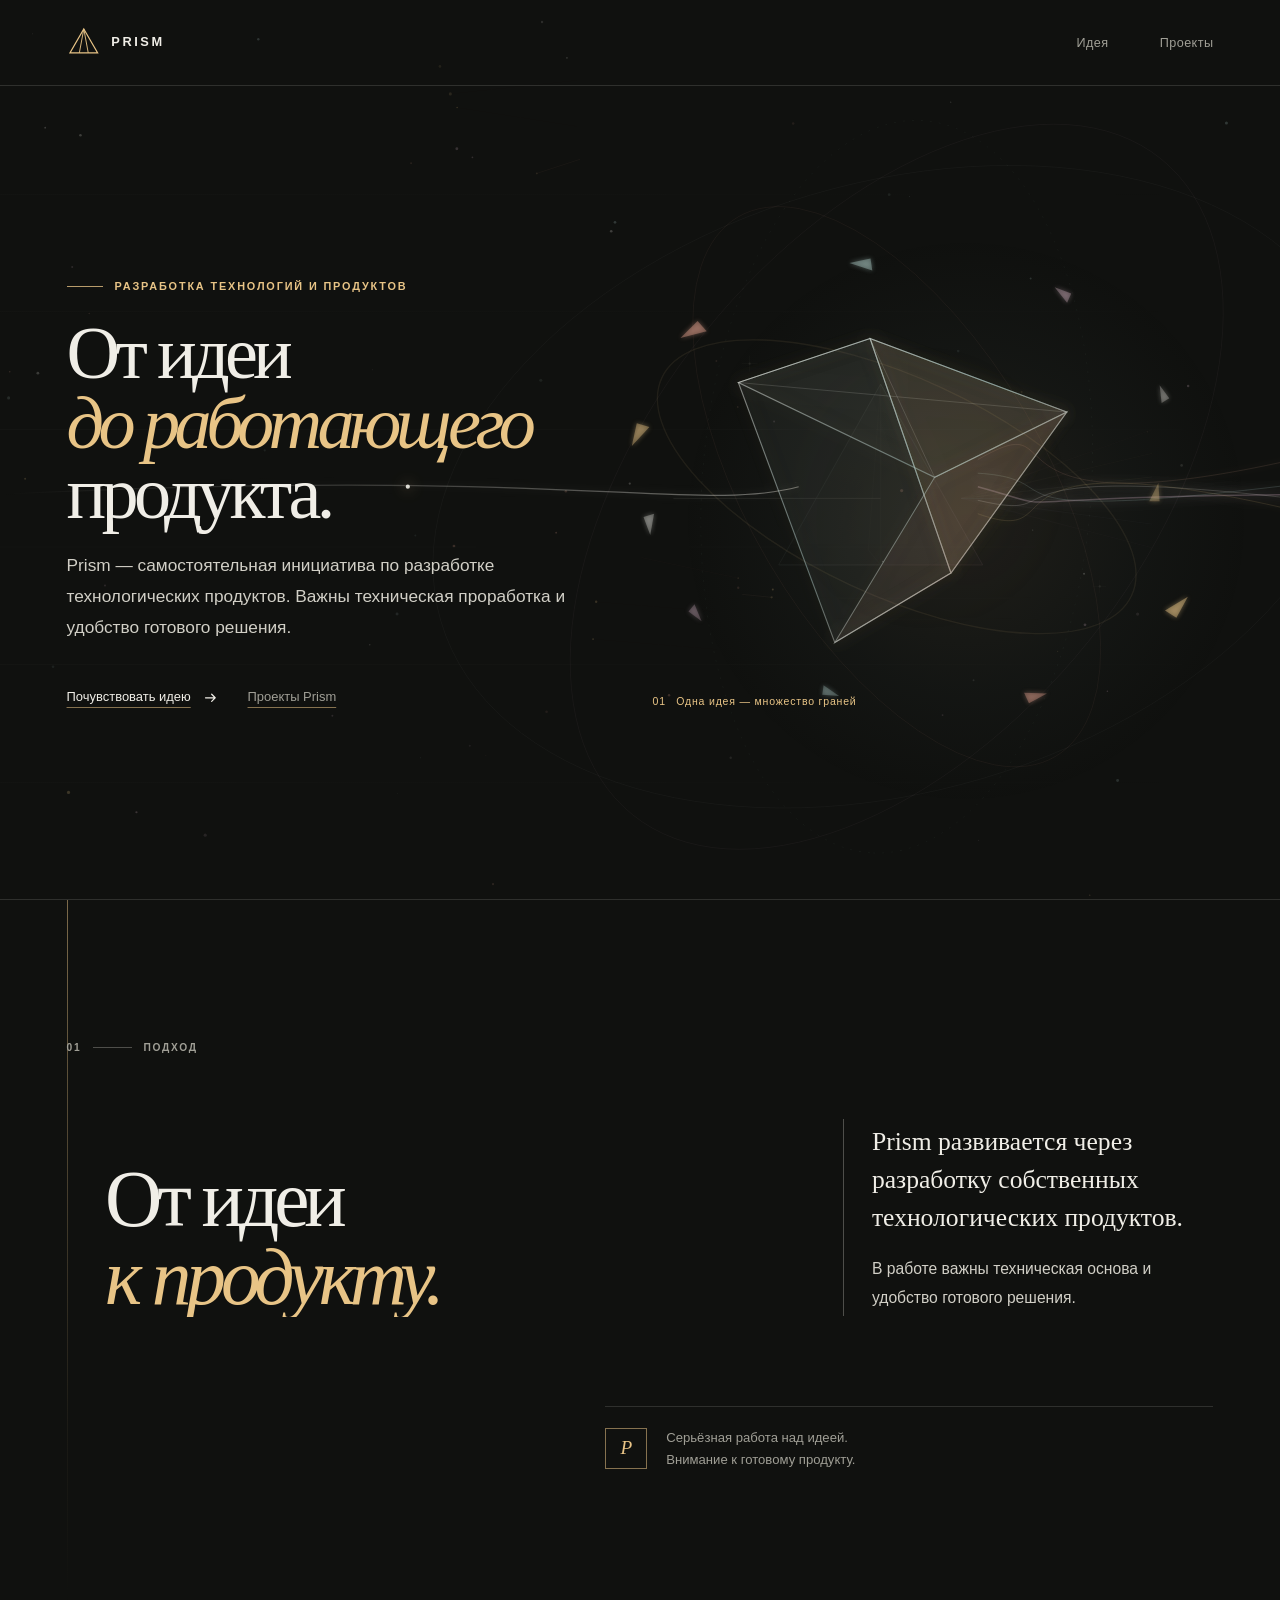
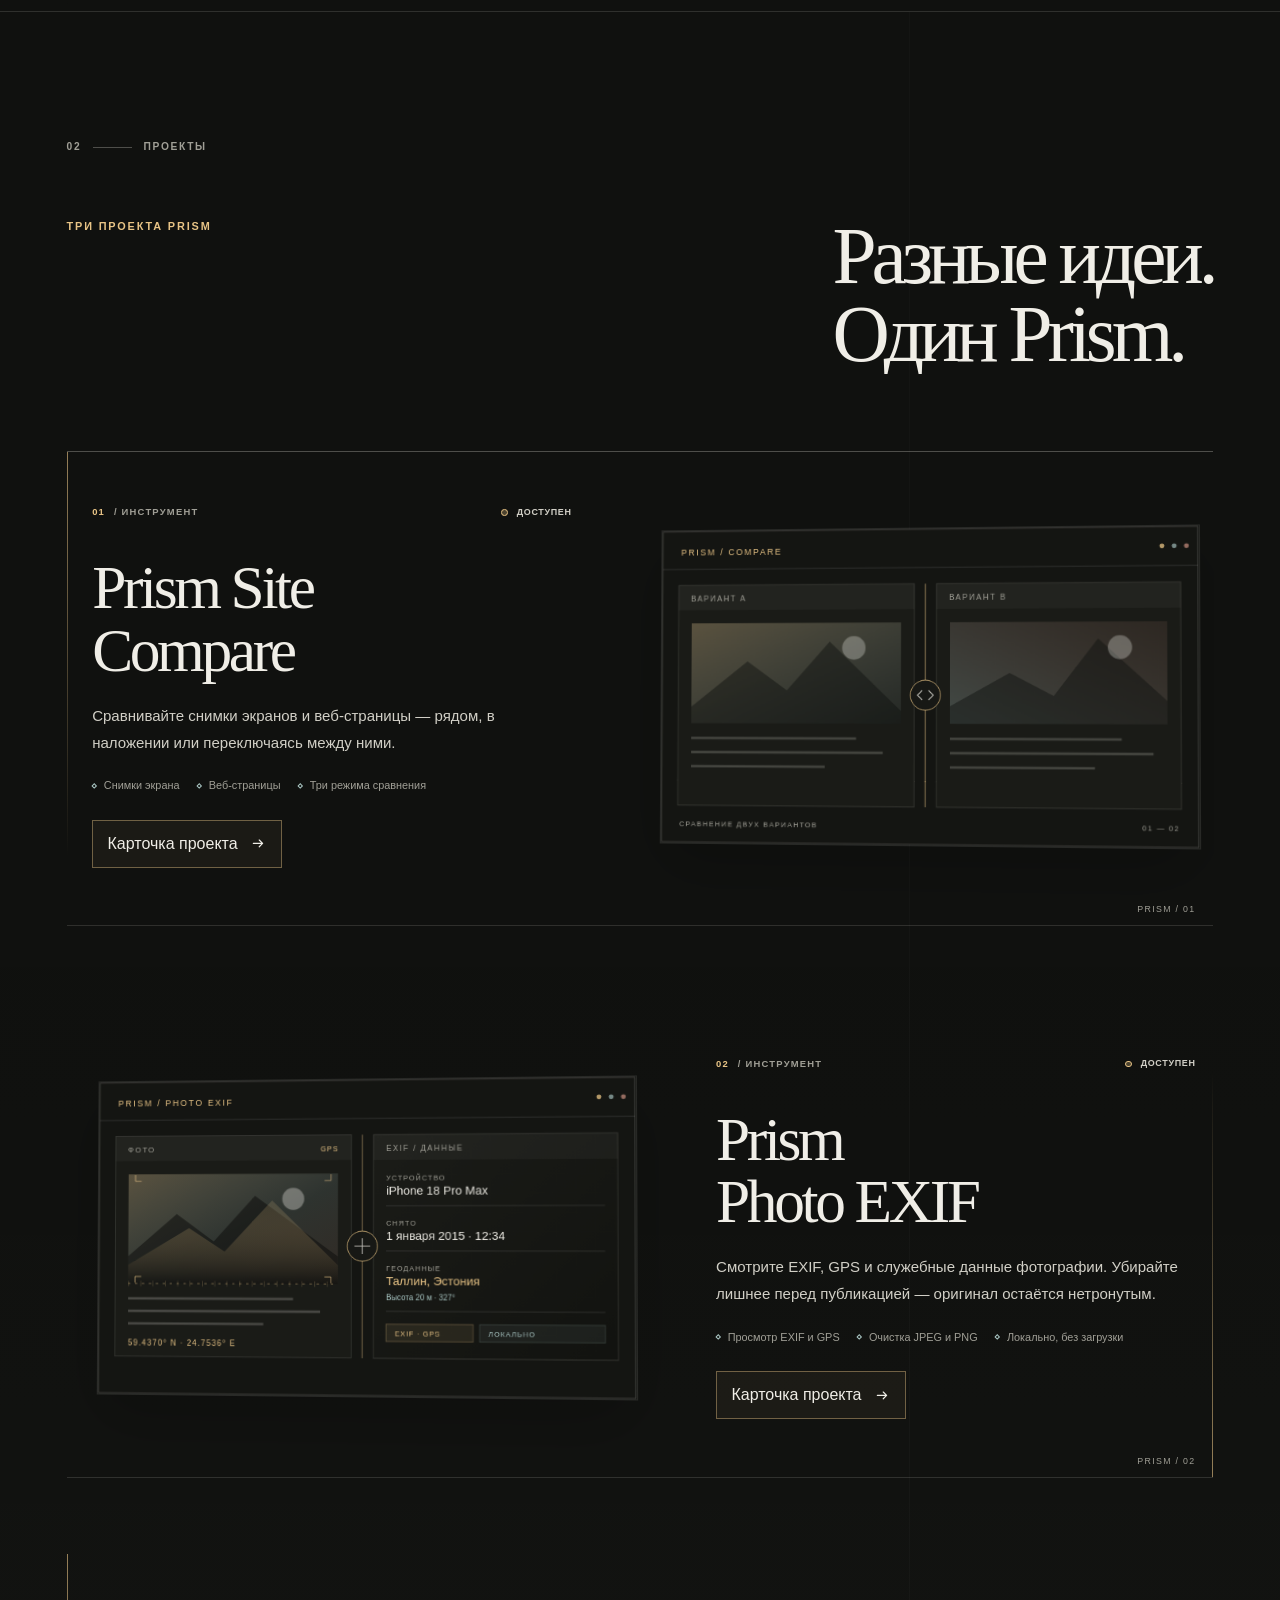
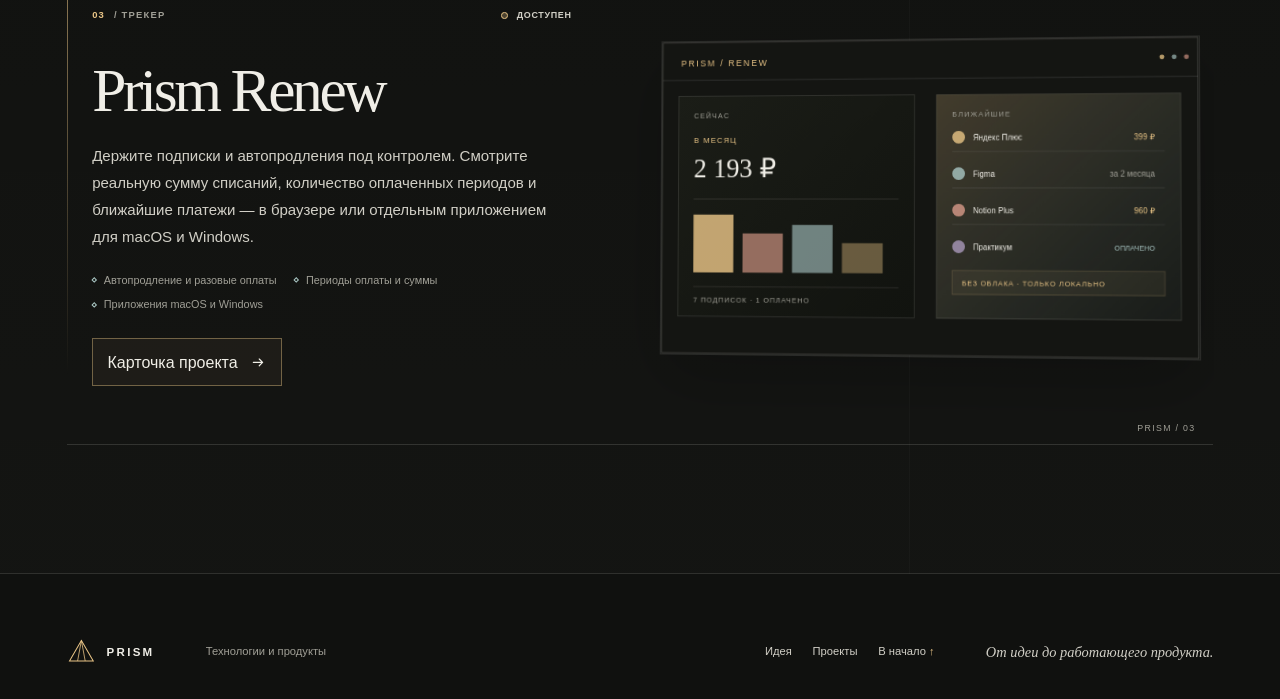
==== commit caee8a1e: "Publish v15 Prism Renew app downloads" ====
--- a/index.html
+++ b/index.html
@@ -293,14 +293,14 @@
         <div class="project-card__copy">
           <div class="project-card__meta">
             <span class="project-card__number"><span>03</span> / ТРЕКЕР</span>
-            <span class="project-card__status"><span class="project-card__status-dot" aria-hidden="true"></span>Сайт доступен</span>
+            <span class="project-card__status"><span class="project-card__status-dot" aria-hidden="true"></span>Доступен</span>
           </div>
           <h3 class="project-card__title" id="project-renew-title">Prism Renew</h3>
-          <p class="project-card__description">Держите подписки и автопродления под контролем. Смотрите реальную сумму списаний, количество оплаченных периодов и ближайшие платежи — без банка и облака.</p>
+          <p class="project-card__description">Держите подписки и автопродления под контролем. Смотрите реальную сумму списаний, количество оплаченных периодов и ближайшие платежи — в браузере или отдельным приложением для macOS и Windows.</p>
           <ul class="project-card__features" aria-label="Возможности проекта">
             <li>Автопродление и разовые оплаты</li>
             <li>Периоды оплаты и суммы</li>
-            <li>Локально, без банка</li>
+            <li>Приложения macOS и Windows</li>
           </ul>
           <button class="project-card__link project-card__open" type="button" data-project-open="renew" aria-haspopup="dialog" aria-controls="project-modal" aria-expanded="false">
             <span>Карточка проекта</span>
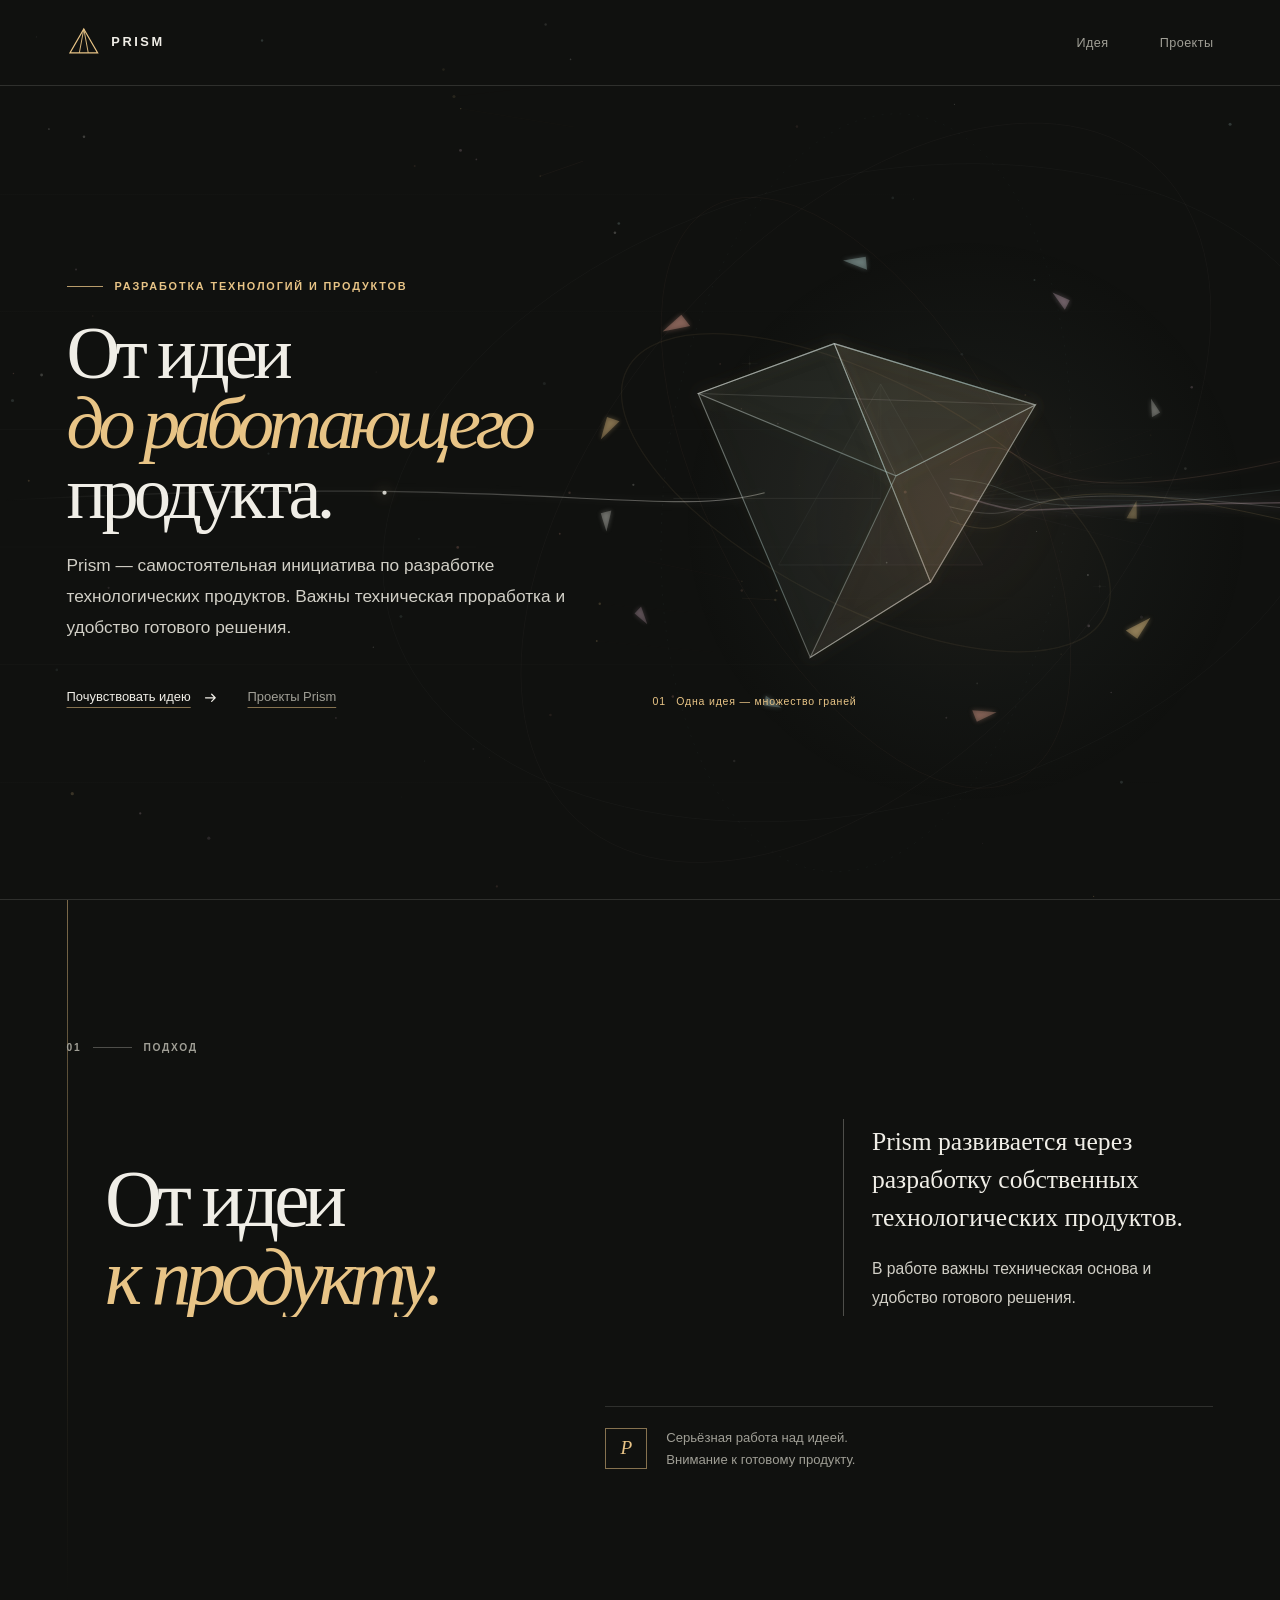
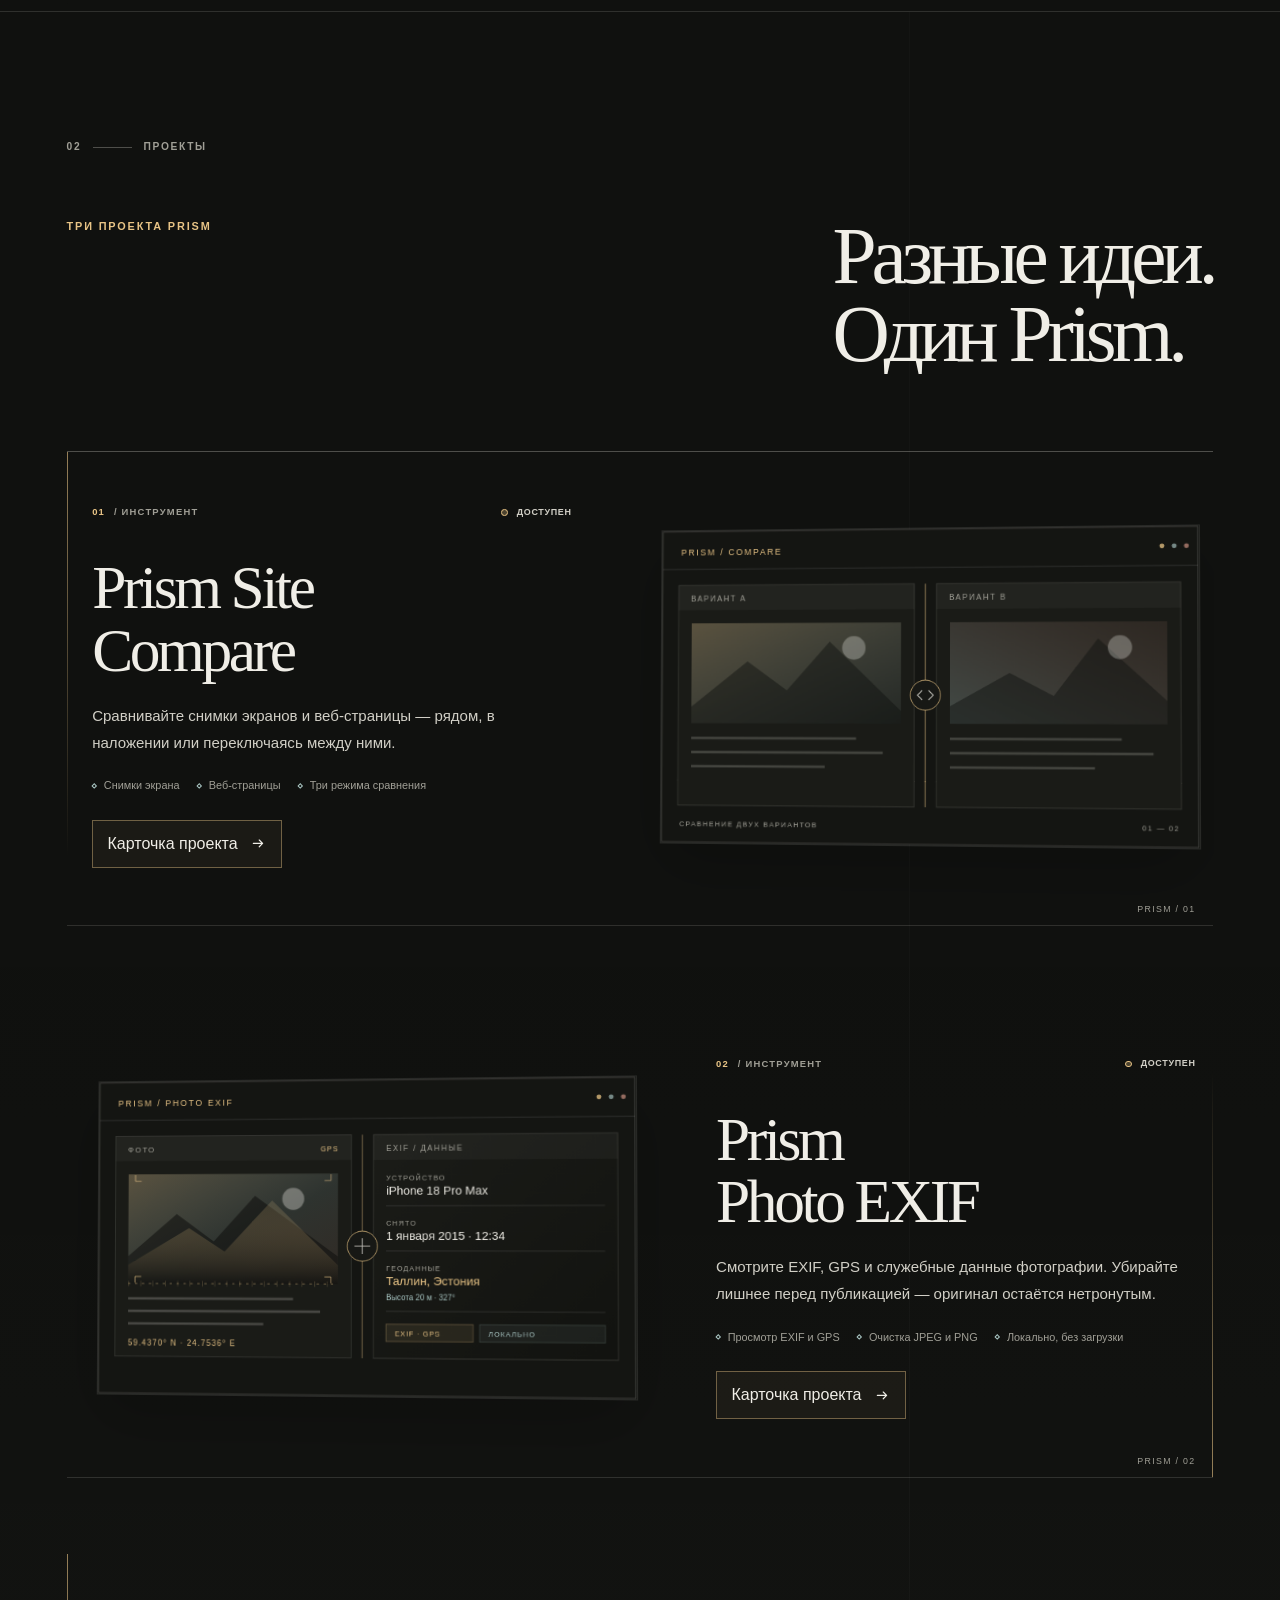
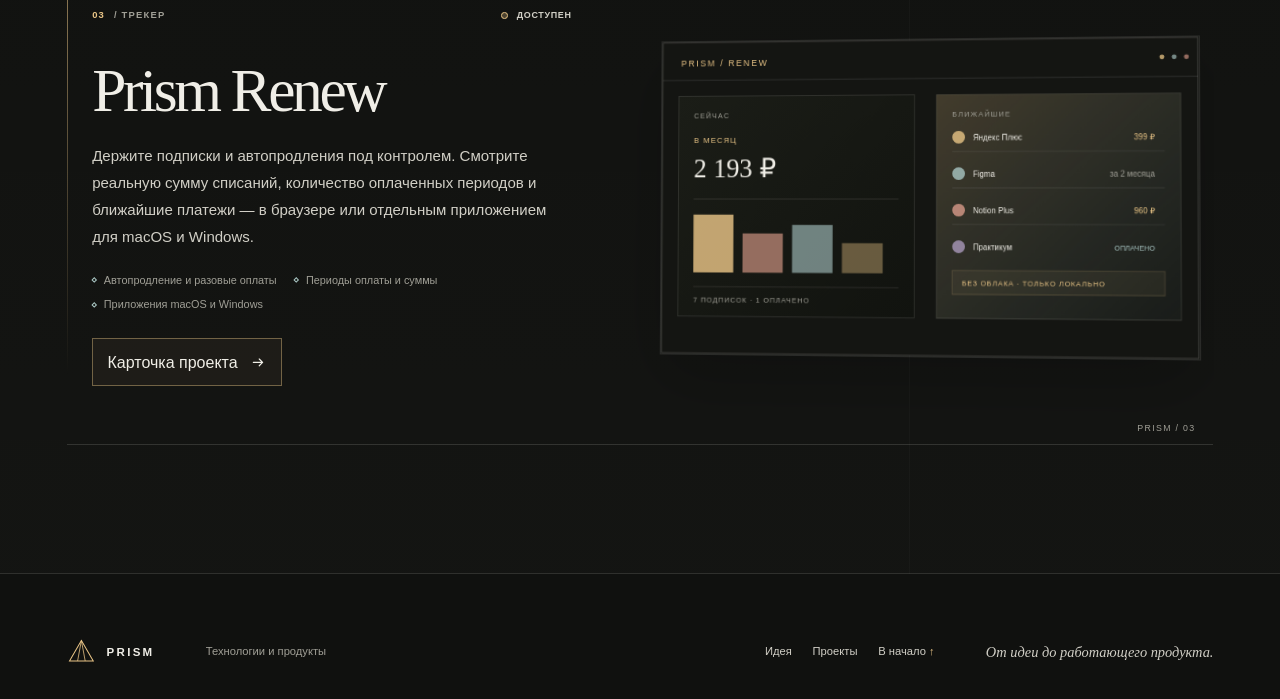
==== commit 1f470526: "Add Yandex Metrica counter to live pages" ====
--- a/index.html
+++ b/index.html
@@ -11,6 +11,19 @@
   <link rel="stylesheet" href="./project-modal.css">
   <script src="./site.js" defer></script>
   <script src="./project-modal.js" defer></script>
+  <!-- Yandex.Metrika counter -->
+  <script type="text/javascript">
+      (function(m,e,t,r,i,k,a){
+          m[i]=m[i]||function(){(m[i].a=m[i].a||[]).push(arguments)};
+          m[i].l=1*new Date();
+          for (var j = 0; j < document.scripts.length; j++) {if (document.scripts[j].src === r) { return; }}
+          k=e.createElement(t),a=e.getElementsByTagName(t)[0],k.async=1,k.src=r,a.parentNode.insertBefore(k,a)
+      })(window, document,'script','https://mc.yandex.ru/metrika/tag.js?id=114206908', 'ym');
+
+      ym(114206908, 'init', {ssr:true, webvisor:true, clickmap:true, ecommerce:"dataLayer", referrer: document.referrer, url: location.href, accurateTrackBounce:true, trackLinks:true});
+  </script>
+  <noscript><div><img src="https://mc.yandex.ru/watch/114206908" style="position:absolute; left:-9999px;" alt="" /></div></noscript>
+  <!-- /Yandex.Metrika counter -->
 </head>
 <body>
   <a class="skip-link" href="#main-content">Перейти к содержанию</a>
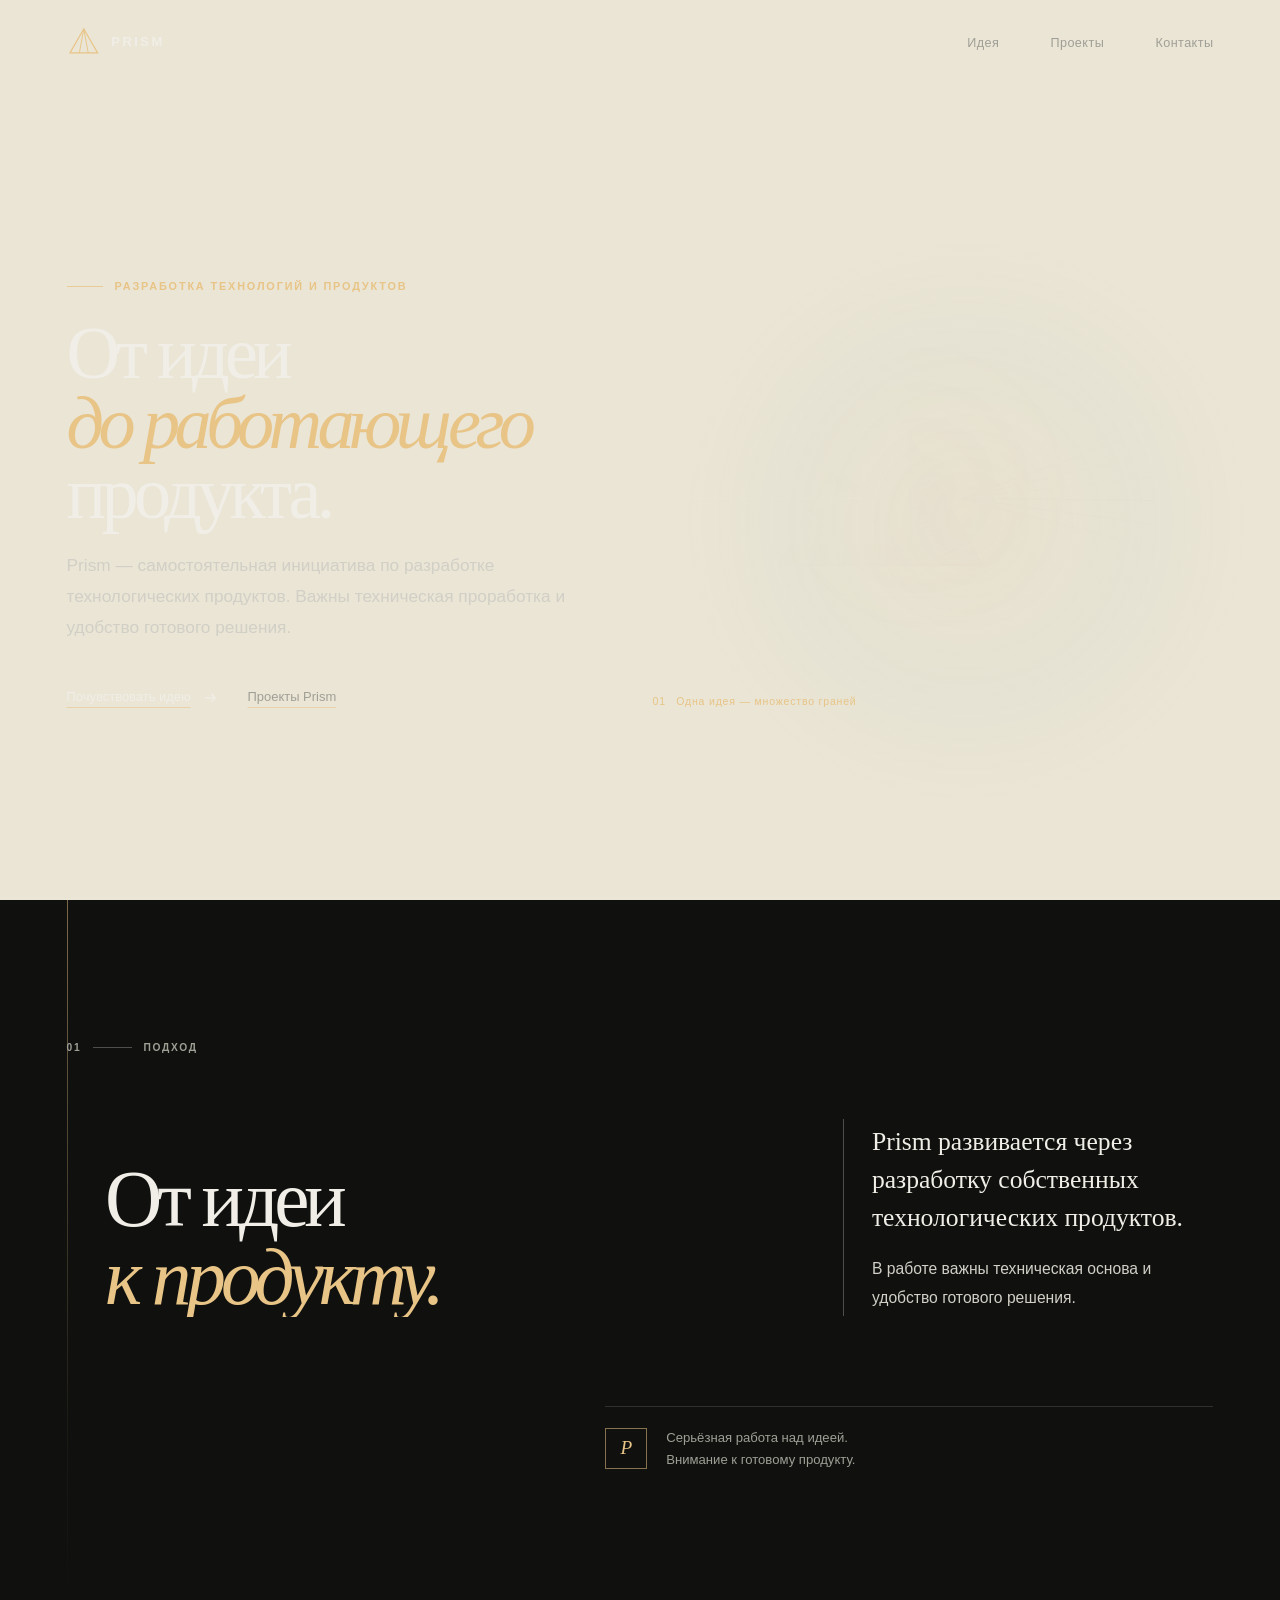
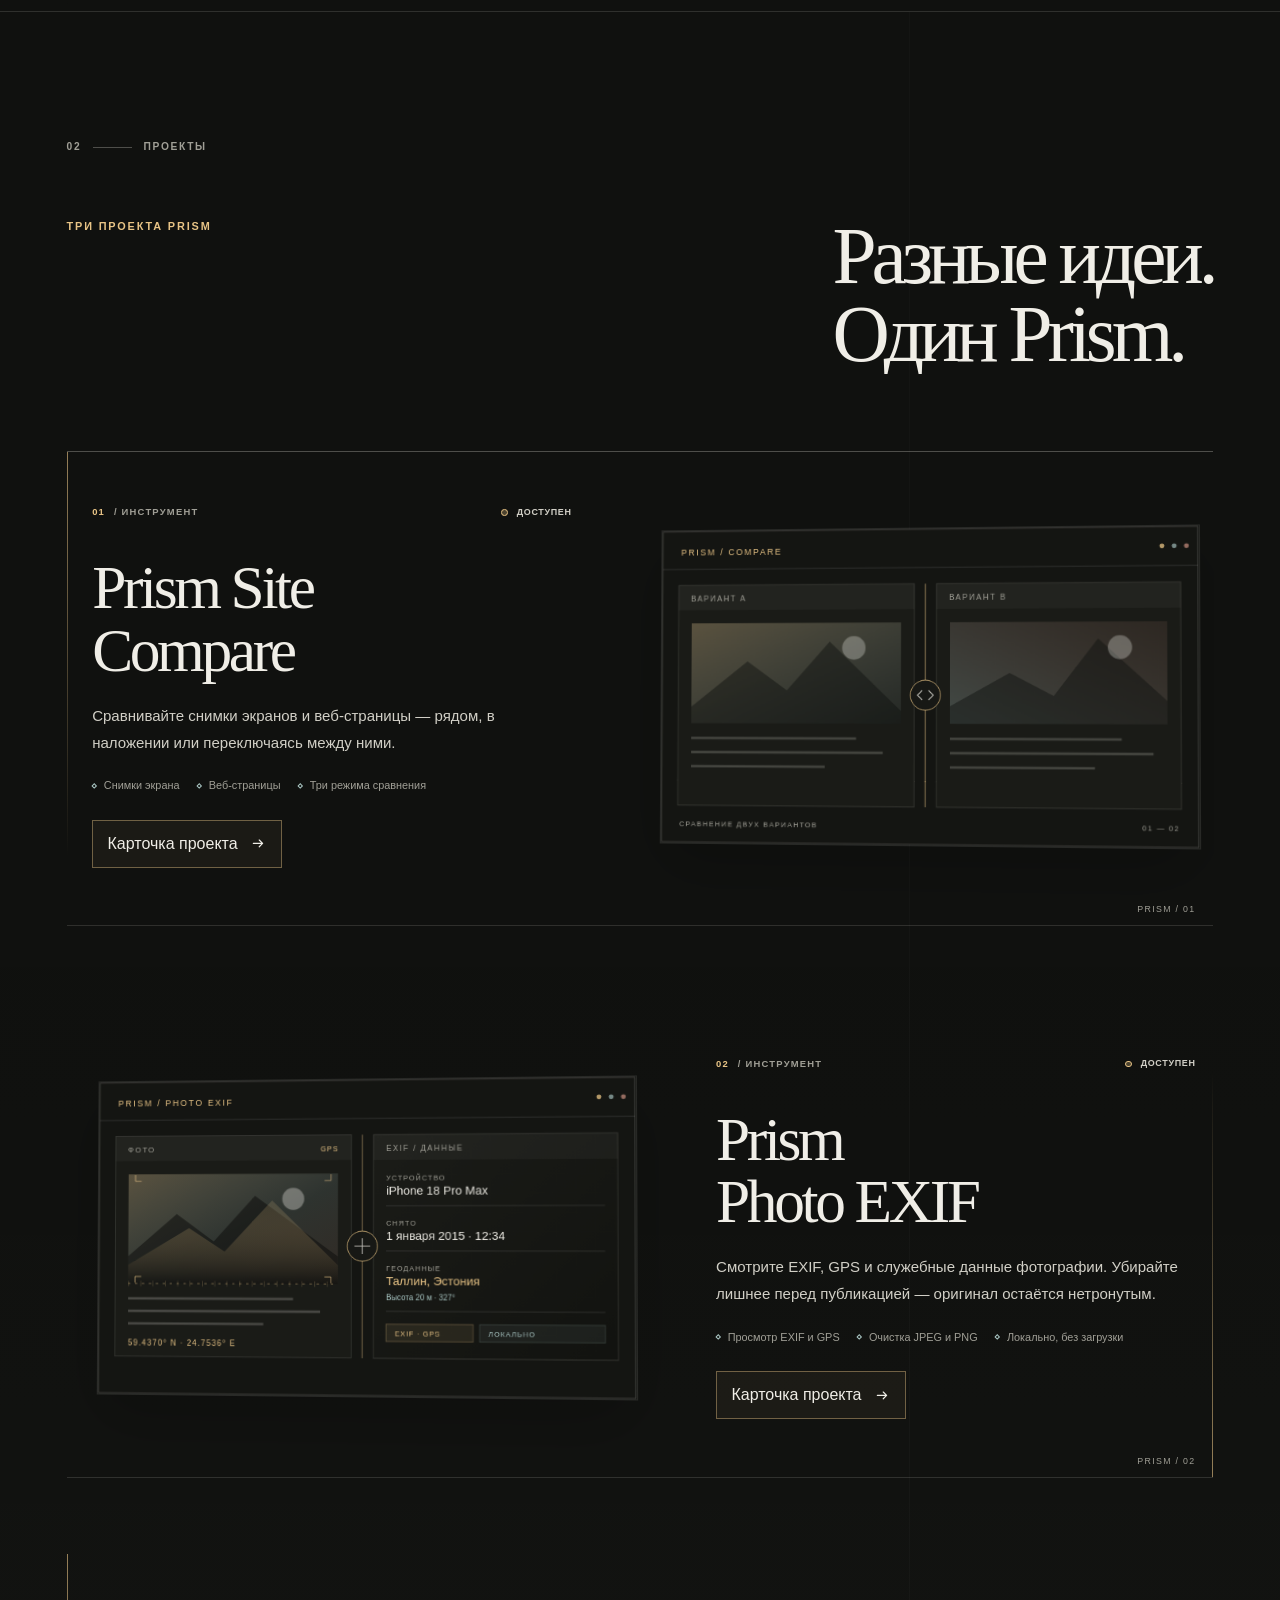
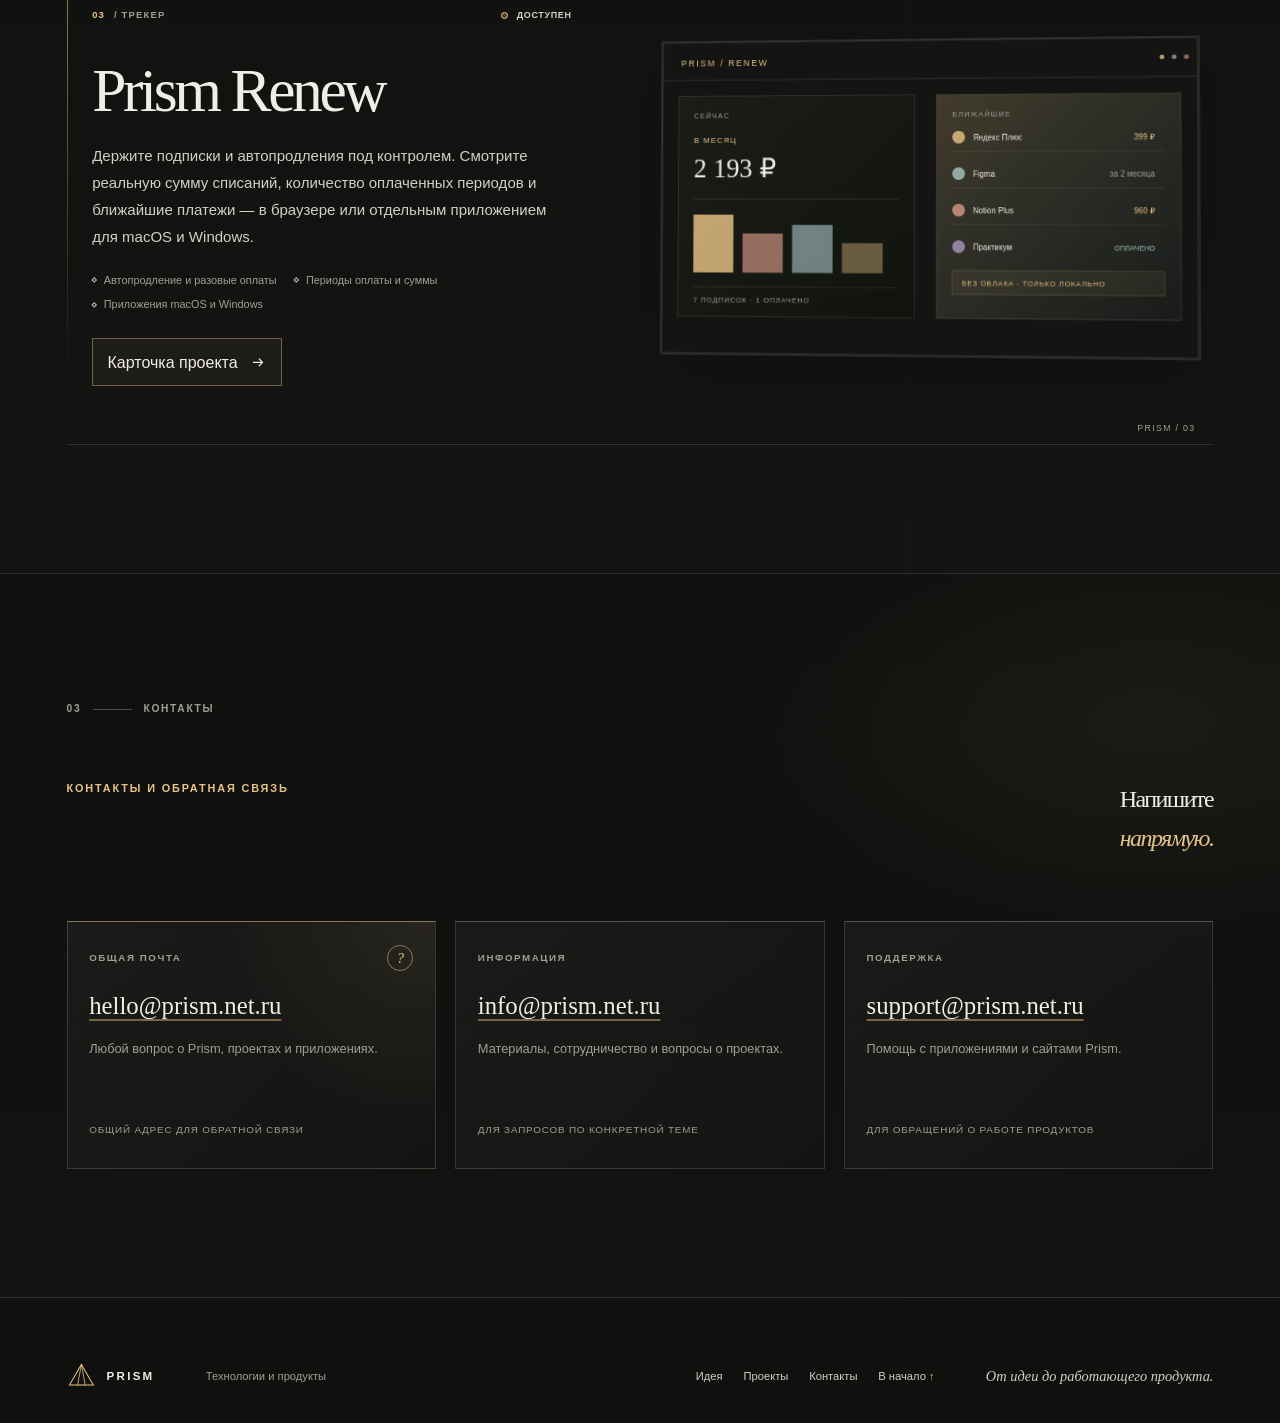
==== commit e53fc3fa: "Add contacts and feedback section" ====
--- a/index.html
+++ b/index.html
@@ -9,8 +9,10 @@
   <link rel="icon" type="image/svg+xml" href="./favicon.svg">
   <link rel="stylesheet" href="./site.css">
   <link rel="stylesheet" href="./project-modal.css">
+  <link rel="stylesheet" href="./contacts.css">
   <script src="./site.js" defer></script>
   <script src="./project-modal.js" defer></script>
+  <script src="./contacts.js" defer></script>
   <!-- Yandex.Metrika counter -->
   <script type="text/javascript">
       (function(m,e,t,r,i,k,a){
@@ -52,6 +54,7 @@
     <nav class="site-nav" id="site-nav" aria-label="Основная навигация">
       <a class="site-nav__link" href="#idea">Идея</a>
       <a class="site-nav__link" href="#projects">Проекты</a>
+      <a class="site-nav__link" href="#contacts">Контакты</a>
     </nav>
   </header>
 
@@ -375,6 +378,47 @@
         <span class="project-card__coordinate" aria-hidden="true">PRISM / 03</span>
       </article>
     </section>
+
+    <section class="contacts section" id="contacts" aria-labelledby="contacts-title">
+      <div class="section__index" data-reveal aria-hidden="true">03 <span></span> КОНТАКТЫ</div>
+      <div class="contacts__heading" data-reveal>
+        <p class="eyebrow">Контакты и обратная связь</p>
+        <h2 class="section__title contacts__title" id="contacts-title">Напишите<br><em>напрямую.</em></h2>
+      </div>
+      <div class="contacts__grid" data-reveal>
+        <article class="contact-card contact-card--general">
+          <div class="contact-card__head">
+            <span class="contact-card__label">Общая почта</span>
+            <button class="contact-help" type="button" data-contact-help aria-label="Пояснение к общей почте" aria-describedby="contact-help-tip" aria-controls="contact-help-tip" aria-expanded="false">?</button>
+          </div>
+          <a class="contact-card__email" href="mailto:hello@prism.net.ru">hello@prism.net.ru</a>
+          <p class="contact-card__description">Любой вопрос о Prism, проектах и приложениях.</p>
+          <p class="contact-card__footer">Общий адрес для обратной связи</p>
+          <div class="contact-tooltip" id="contact-help-tip" role="tooltip" hidden>
+            <p><strong>Можно писать с любым вопросом.</strong> На общую почту можно обратиться и за информацией, и за поддержкой — ответят.</p>
+            <p>Для вопросов по конкретной теме есть отдельные адреса: info@prism.net.ru — информация, support@prism.net.ru — поддержка.</p>
+          </div>
+        </article>
+
+        <article class="contact-card">
+          <div class="contact-card__head">
+            <span class="contact-card__label">Информация</span>
+          </div>
+          <a class="contact-card__email" href="mailto:info@prism.net.ru">info@prism.net.ru</a>
+          <p class="contact-card__description">Материалы, сотрудничество и вопросы о проектах.</p>
+          <p class="contact-card__footer">Для запросов по конкретной теме</p>
+        </article>
+
+        <article class="contact-card">
+          <div class="contact-card__head">
+            <span class="contact-card__label">Поддержка</span>
+          </div>
+          <a class="contact-card__email" href="mailto:support@prism.net.ru">support@prism.net.ru</a>
+          <p class="contact-card__description">Помощь с приложениями и сайтами Prism.</p>
+          <p class="contact-card__footer">Для обращений о работе продуктов</p>
+        </article>
+      </div>
+    </section>
   </main>
 
   <div class="project-modal" id="project-modal" hidden>
@@ -431,6 +475,7 @@
     <nav class="site-footer__nav" aria-label="Навигация в подвале">
       <a href="#idea">Идея</a>
       <a href="#projects">Проекты</a>
+      <a href="#contacts">Контакты</a>
       <a href="#hero">В начало <span aria-hidden="true">↑</span></a>
     </nav>
     <p class="site-footer__signature">От идеи до работающего продукта.</p>
--- a/contacts.css
+++ b/contacts.css
@@ -0,0 +1,236 @@
+/* Prism — contacts section */
+.contacts {
+  position: relative;
+  padding-block: clamp(5rem, 10vw, 9rem);
+  border-bottom: 1px solid var(--prism-rule);
+  background:
+    radial-gradient(ellipse at 90% 20%, rgb(232 196 134 / 5%), transparent 28rem),
+    linear-gradient(180deg, transparent, rgb(240 238 231 / 1.4%));
+}
+
+.contacts .section__index {
+  margin-bottom: clamp(2rem, 5vw, 4rem);
+}
+
+.contacts__heading {
+  display: flex;
+  align-items: flex-end;
+  justify-content: space-between;
+  gap: 2rem;
+}
+
+.contacts__heading .eyebrow {
+  align-self: flex-start;
+  margin: 0 0 1.4rem;
+}
+
+.contacts__title {
+  max-width: 12ch;
+}
+
+.contacts__title em {
+  color: var(--prism-amber);
+  font-weight: 400;
+}
+
+.contacts__grid {
+  display: grid;
+  grid-template-columns: repeat(3, minmax(0, 1fr));
+  gap: clamp(0.9rem, 1.5vw, 1.25rem);
+  margin-top: clamp(2.5rem, 5vw, 4rem);
+}
+
+.contact-card {
+  position: relative;
+  display: flex;
+  min-width: 0;
+  min-height: 15.5rem;
+  flex-direction: column;
+  padding: 1.4rem 1.35rem 1.25rem;
+  overflow: visible;
+  border: 1px solid var(--prism-rule);
+  border-top-color: var(--prism-rule-strong);
+  background: linear-gradient(145deg, rgb(240 238 231 / 4.5%), rgb(240 238 231 / 1.2%));
+}
+
+.contact-card--general {
+  border-top-color: rgb(232 196 134 / 55%);
+  background:
+    radial-gradient(circle at 100% 0%, rgb(232 196 134 / 8%), transparent 13rem),
+    linear-gradient(145deg, rgb(240 238 231 / 4.5%), rgb(240 238 231 / 1.2%));
+}
+
+.contact-card__head {
+  display: flex;
+  min-height: 1.7rem;
+  align-items: center;
+  justify-content: space-between;
+  gap: 0.75rem;
+}
+
+.contact-card__label {
+  color: var(--prism-muted);
+  font-size: 0.61rem;
+  font-weight: 600;
+  letter-spacing: 0.16em;
+  line-height: 1.4;
+  text-transform: uppercase;
+}
+
+.contact-card__email {
+  display: inline-block;
+  max-width: 100%;
+  margin-top: 1.2rem;
+  color: var(--prism-ink);
+  font-family: "Iowan Old Style", "Palatino Linotype", "Book Antiqua", Georgia, serif;
+  font-size: clamp(1.12rem, 2vw, 1.55rem);
+  line-height: 1.25;
+  overflow-wrap: anywhere;
+  text-decoration-color: rgb(232 196 134 / 45%);
+  text-decoration-line: underline;
+  text-underline-offset: 0.22em;
+  transition: color 180ms ease, text-decoration-color 180ms ease;
+}
+
+.contact-card__email:hover,
+.contact-card__email:focus-visible {
+  color: var(--prism-amber);
+  text-decoration-color: currentColor;
+}
+
+.contact-card__description {
+  margin: 1rem 0 0;
+  color: var(--prism-muted);
+  font-size: 0.8rem;
+  line-height: 1.65;
+  text-wrap: pretty;
+}
+
+.contact-card__footer {
+  margin-top: auto;
+  padding-top: 1.3rem;
+  color: var(--prism-muted);
+  font-size: 0.62rem;
+  letter-spacing: 0.08em;
+  line-height: 1.5;
+  text-transform: uppercase;
+}
+
+.contact-help {
+  display: grid;
+  width: 1.65rem;
+  height: 1.65rem;
+  flex: 0 0 auto;
+  place-items: center;
+  padding: 0;
+  border: 1px solid rgb(232 196 134 / 55%);
+  border-radius: 50%;
+  background: transparent;
+  color: var(--prism-amber);
+  font-family: Georgia, serif;
+  font-size: 0.9rem;
+  font-style: italic;
+  line-height: 1;
+  cursor: help;
+  transition: background 180ms ease, color 180ms ease, border-color 180ms ease;
+}
+
+.contact-help:hover,
+.contact-help:focus-visible,
+.contact-help[aria-expanded="true"] {
+  border-color: var(--prism-amber);
+  background: var(--prism-amber);
+  color: var(--prism-bg);
+}
+
+.contact-tooltip {
+  position: absolute;
+  z-index: 20;
+  top: 2.15rem;
+  right: 0;
+  left: auto;
+  width: min(21rem, calc(100vw - 2.5rem));
+  padding: 1rem 1.05rem;
+  border: 1px solid rgb(232 196 134 / 38%);
+  background: #1b1c18;
+  box-shadow: 0 1.2rem 3rem rgb(0 0 0 / 35%);
+  color: var(--prism-ink-soft);
+  font-size: 0.76rem;
+  line-height: 1.62;
+  text-wrap: pretty;
+}
+
+.contact-tooltip::before {
+  position: absolute;
+  top: -0.38rem;
+  right: 0.62rem;
+  left: auto;
+  width: 0.65rem;
+  height: 0.65rem;
+  border-top: 1px solid rgb(232 196 134 / 38%);
+  border-left: 1px solid rgb(232 196 134 / 38%);
+  background: #1b1c18;
+  content: "";
+  transform: rotate(45deg);
+}
+
+.contact-tooltip p {
+  margin: 0;
+}
+
+.contact-tooltip p + p {
+  margin-top: 0.65rem;
+}
+
+.contact-tooltip strong {
+  color: var(--prism-ink);
+  font-weight: 600;
+}
+
+.contact-tooltip a {
+  color: var(--prism-amber);
+  text-decoration-color: rgb(232 196 134 / 45%);
+}
+
+.contact-tooltip[hidden] {
+  display: none;
+}
+
+.contacts__note {
+  margin: clamp(1.5rem, 3vw, 2.2rem) 0 0;
+  color: var(--prism-muted);
+  font-size: 0.72rem;
+  line-height: 1.65;
+}
+
+@media (max-width: 960px) {
+  .contacts__grid {
+    grid-template-columns: repeat(2, minmax(0, 1fr));
+  }
+
+  .contact-card--general {
+    grid-column: 1 / -1;
+  }
+}
+
+@media (max-width: 680px) {
+  .contacts__heading {
+    display: block;
+  }
+
+  .contacts__grid {
+    grid-template-columns: minmax(0, 1fr);
+  }
+
+  .contact-card--general {
+    grid-column: auto;
+  }
+
+  .contact-card {
+    min-height: 13.5rem;
+  }
+
+  .contact-tooltip {
+    width: min(20rem, calc(100vw - 2.5rem));
+  }
+}
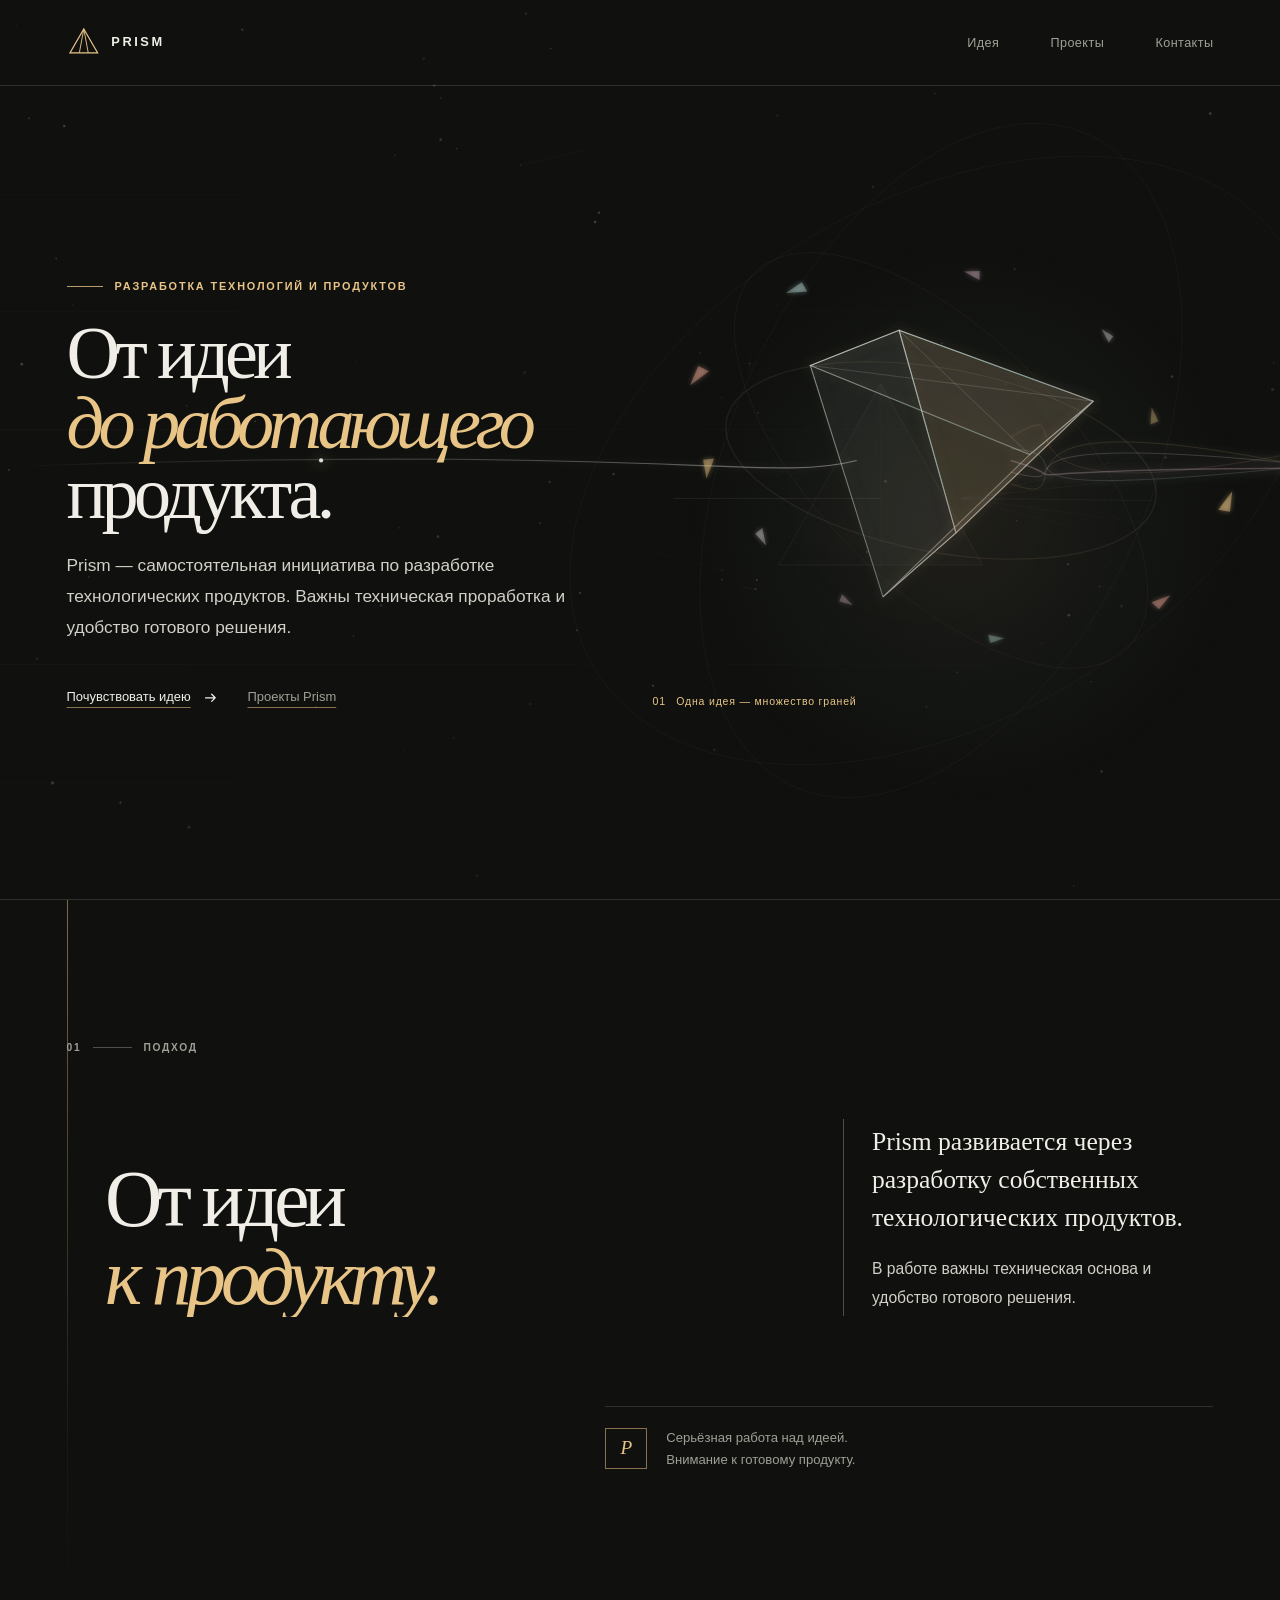
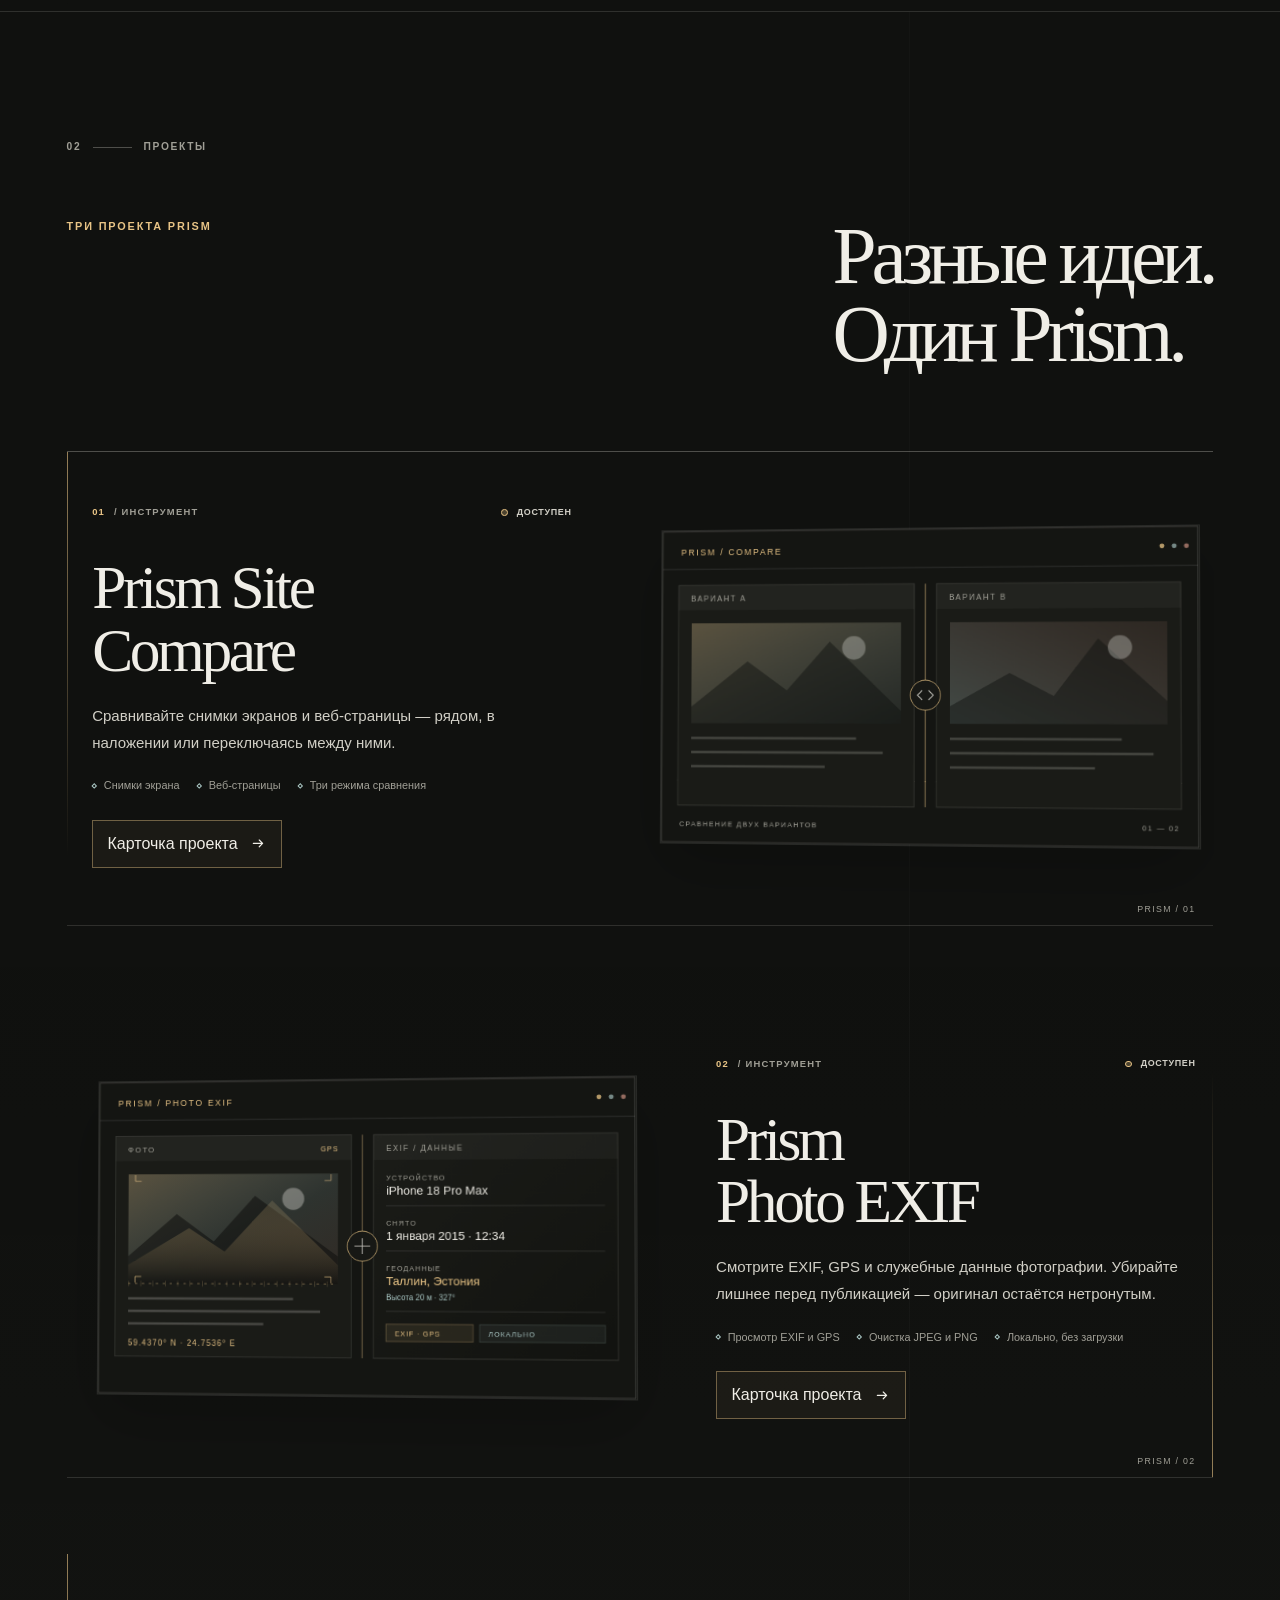
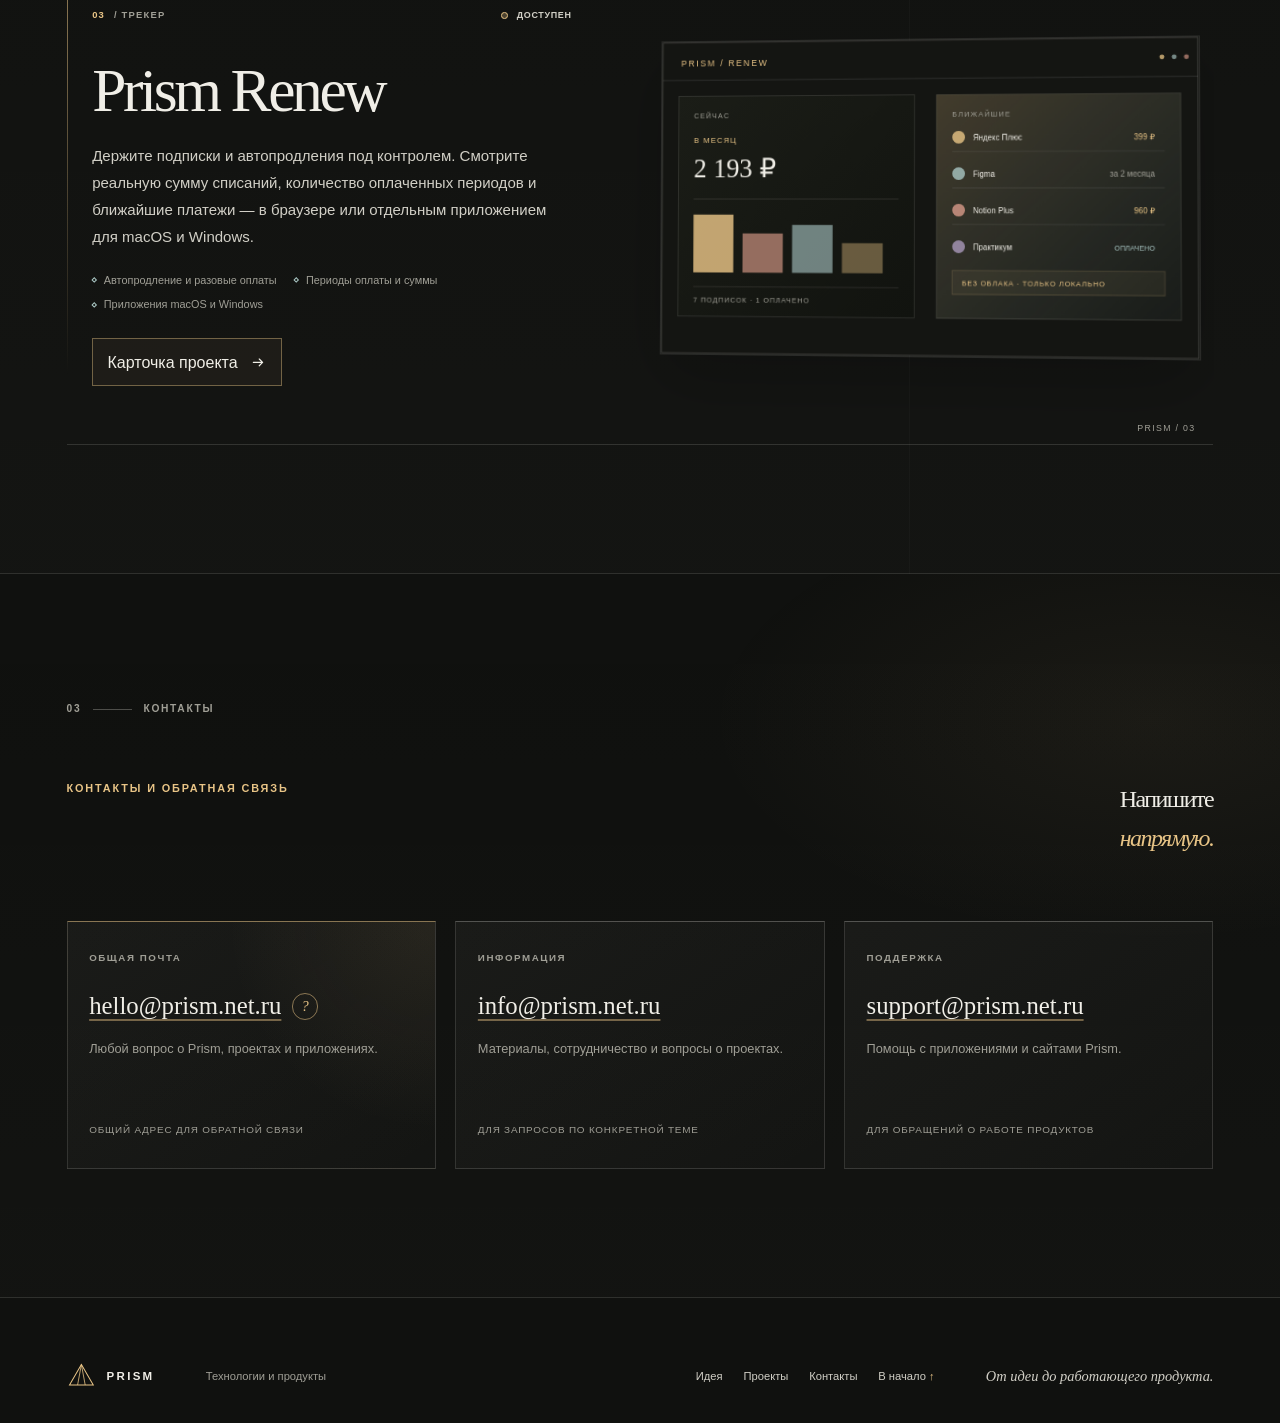
==== commit ffc37573: "Place contact help mark beside general email" ====
--- a/index.html
+++ b/index.html
@@ -389,15 +389,17 @@
         <article class="contact-card contact-card--general">
           <div class="contact-card__head">
             <span class="contact-card__label">Общая почта</span>
+          </div>
+          <div class="contact-card__email-row">
+            <a class="contact-card__email" href="mailto:hello@prism.net.ru">hello@prism.net.ru</a>
             <button class="contact-help" type="button" data-contact-help aria-label="Пояснение к общей почте" aria-describedby="contact-help-tip" aria-controls="contact-help-tip" aria-expanded="false">?</button>
-          </div>
-          <a class="contact-card__email" href="mailto:hello@prism.net.ru">hello@prism.net.ru</a>
+            <div class="contact-tooltip" id="contact-help-tip" role="tooltip" hidden>
+              <p><strong>Можно писать с любым вопросом.</strong> На общую почту можно обратиться и за информацией, и за поддержкой — ответят.</p>
+              <p>Для вопросов по конкретной теме есть отдельные адреса: info@prism.net.ru — информация, support@prism.net.ru — поддержка.</p>
+            </div>
+          </div>
           <p class="contact-card__description">Любой вопрос о Prism, проектах и приложениях.</p>
           <p class="contact-card__footer">Общий адрес для обратной связи</p>
-          <div class="contact-tooltip" id="contact-help-tip" role="tooltip" hidden>
-            <p><strong>Можно писать с любым вопросом.</strong> На общую почту можно обратиться и за информацией, и за поддержкой — ответят.</p>
-            <p>Для вопросов по конкретной теме есть отдельные адреса: info@prism.net.ru — информация, support@prism.net.ru — поддержка.</p>
-          </div>
         </article>
 
         <article class="contact-card">
--- a/contacts.css
+++ b/contacts.css
@@ -92,6 +92,19 @@
   transition: color 180ms ease, text-decoration-color 180ms ease;
 }
 
+.contact-card__email-row {
+  position: relative;
+  display: flex;
+  align-items: center;
+  gap: 0.65rem;
+  flex-wrap: wrap;
+  margin-top: 1.2rem;
+}
+
+.contact-card__email-row .contact-card__email {
+  margin-top: 0;
+}
+
 .contact-card__email:hover,
 .contact-card__email:focus-visible {
   color: var(--prism-amber);
@@ -146,9 +159,8 @@
 .contact-tooltip {
   position: absolute;
   z-index: 20;
-  top: 2.15rem;
-  right: 0;
-  left: auto;
+  top: calc(100% + 0.6rem);
+  left: 0;
   width: min(21rem, calc(100vw - 2.5rem));
   padding: 1rem 1.05rem;
   border: 1px solid rgb(232 196 134 / 38%);
@@ -163,8 +175,7 @@
 .contact-tooltip::before {
   position: absolute;
   top: -0.38rem;
-  right: 0.62rem;
-  left: auto;
+  left: 0.62rem;
   width: 0.65rem;
   height: 0.65rem;
   border-top: 1px solid rgb(232 196 134 / 38%);
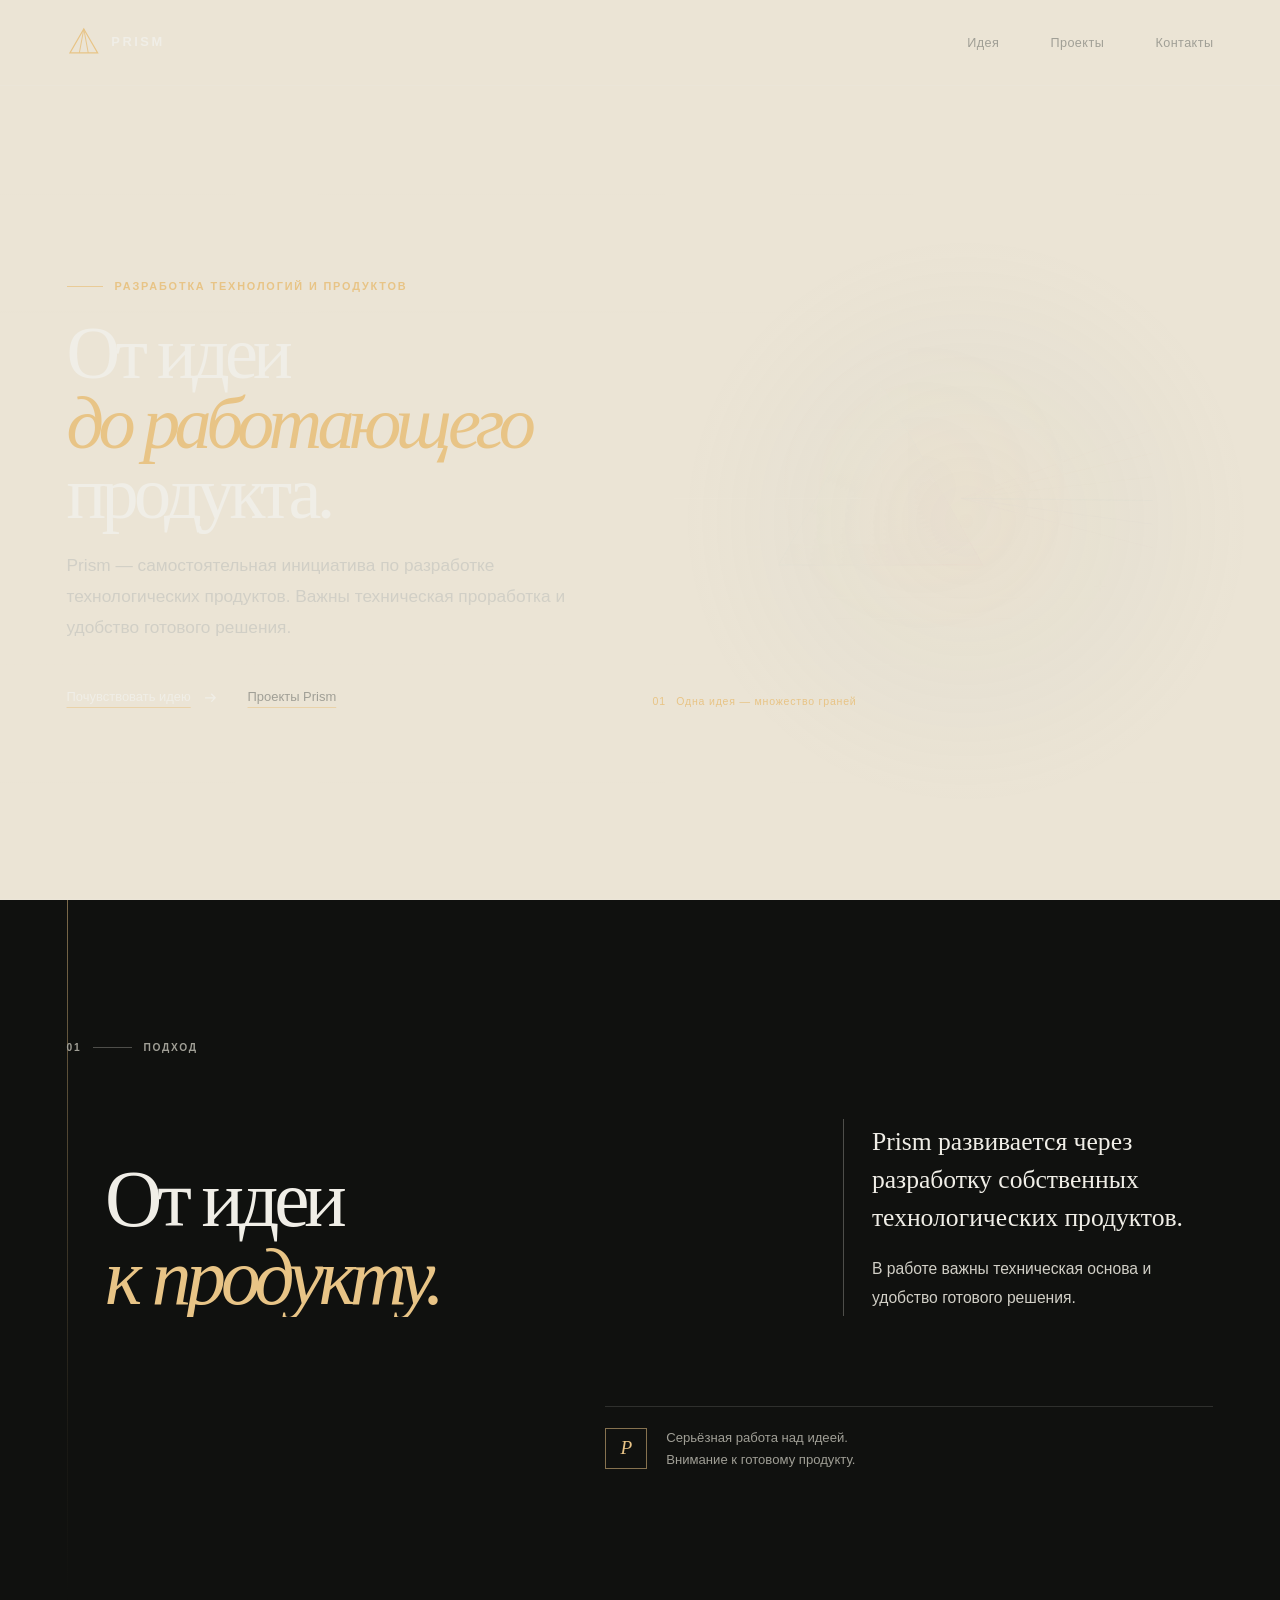
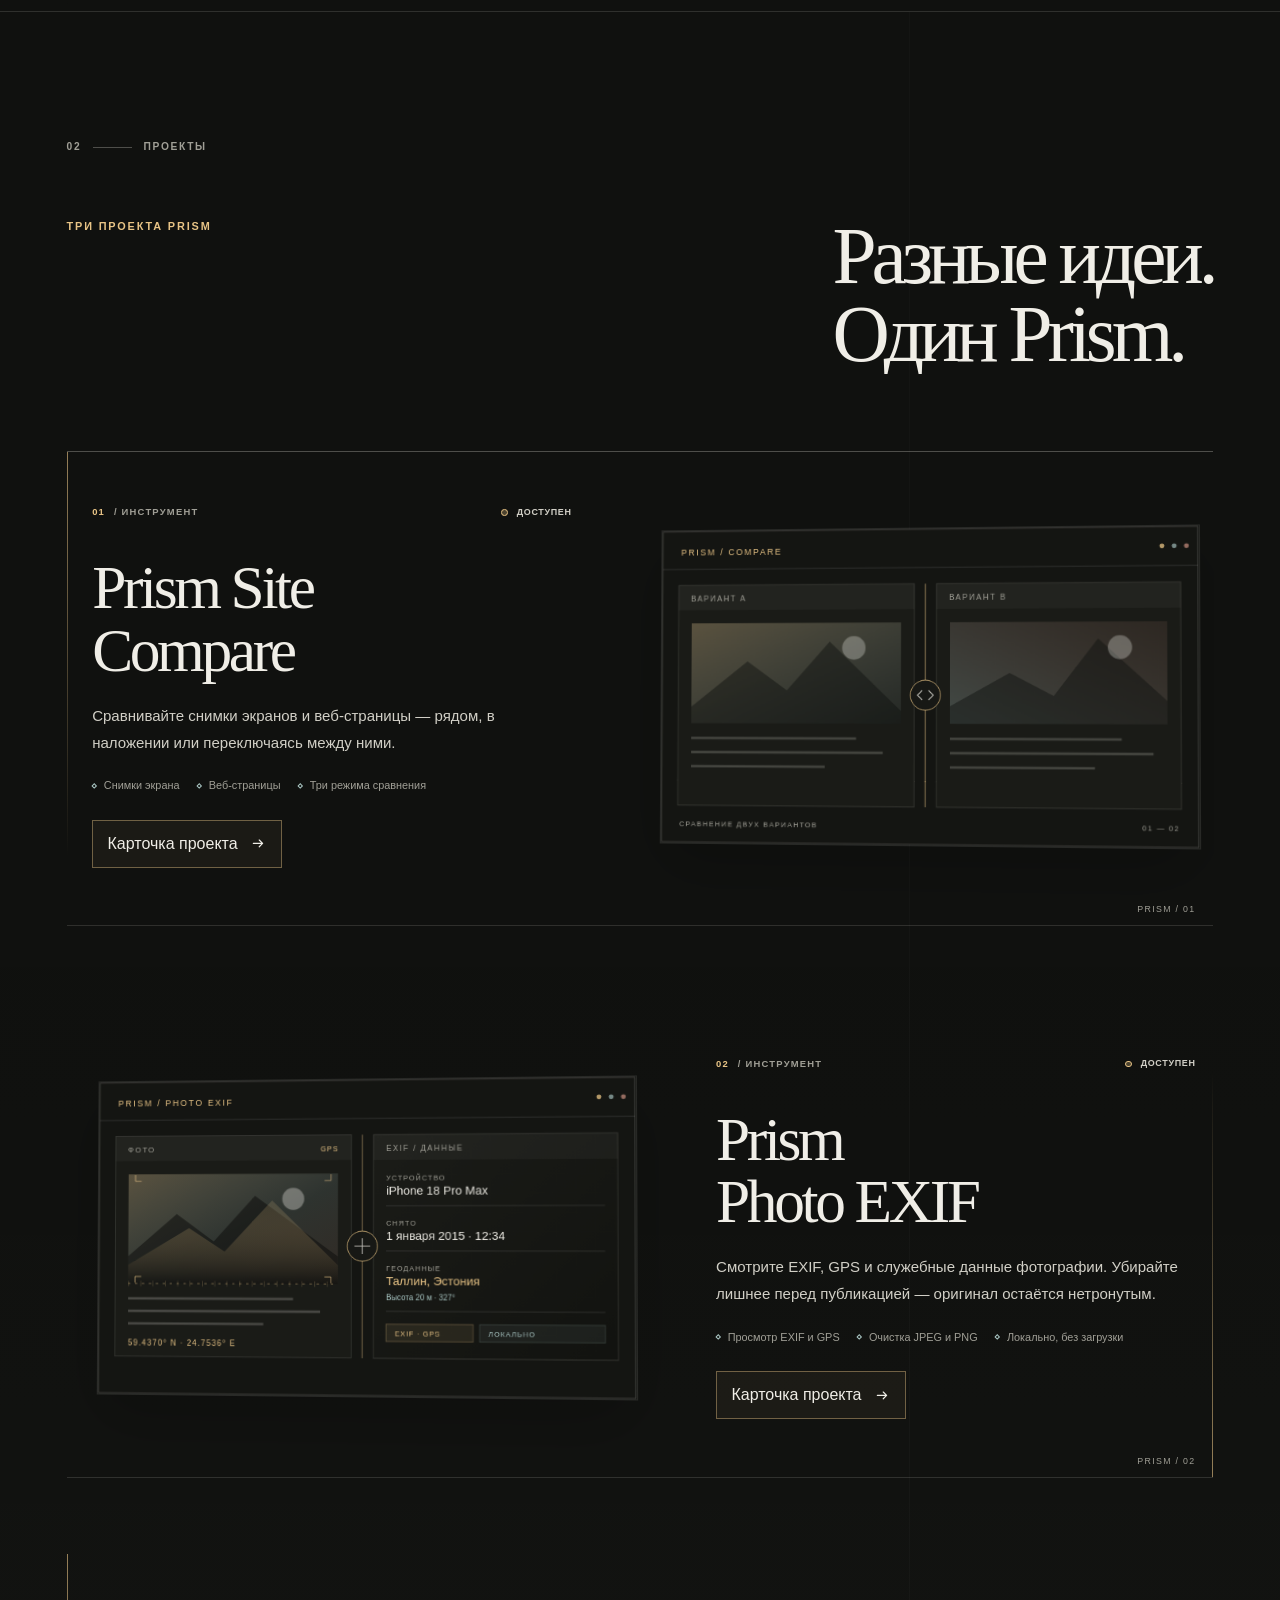
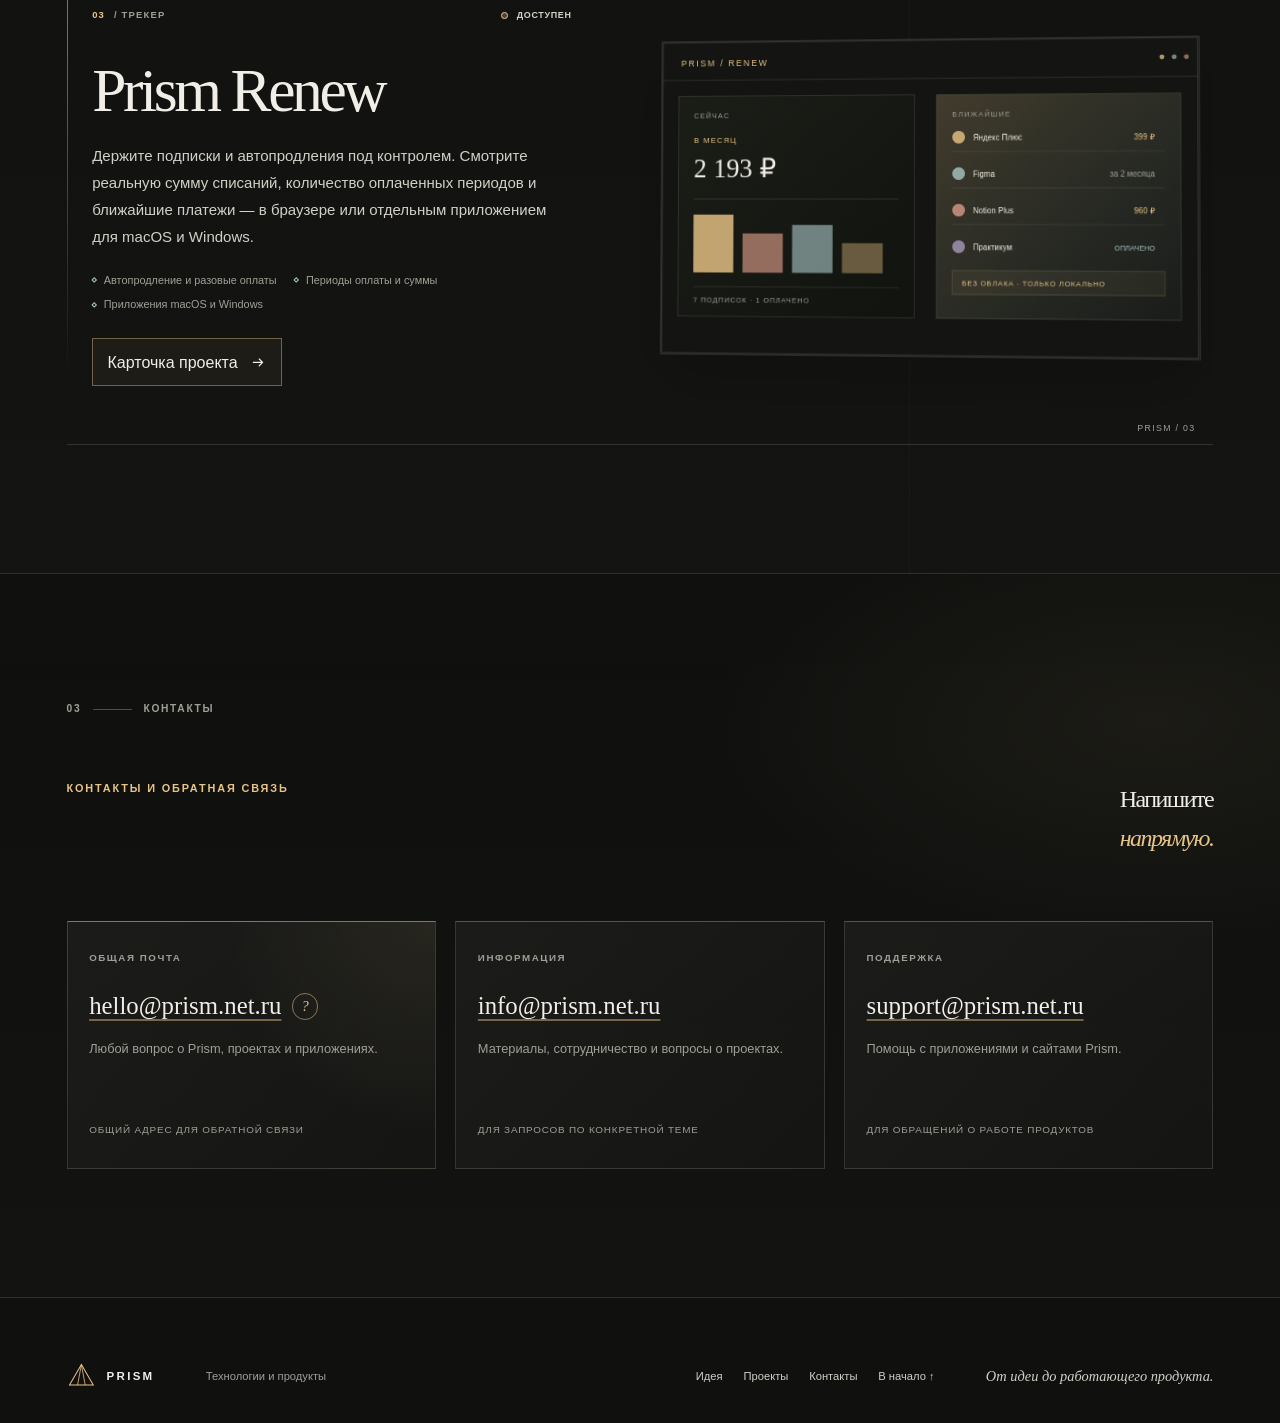
==== commit 27804e9f: "Fix contact tooltip clipping" ====
--- a/index.html
+++ b/index.html
@@ -385,7 +385,7 @@
         <p class="eyebrow">Контакты и обратная связь</p>
         <h2 class="section__title contacts__title" id="contacts-title">Напишите<br><em>напрямую.</em></h2>
       </div>
-      <div class="contacts__grid" data-reveal>
+      <div class="contacts__grid">
         <article class="contact-card contact-card--general">
           <div class="contact-card__head">
             <span class="contact-card__label">Общая почта</span>
--- a/contacts.css
+++ b/contacts.css
@@ -38,6 +38,7 @@
   grid-template-columns: repeat(3, minmax(0, 1fr));
   gap: clamp(0.9rem, 1.5vw, 1.25rem);
   margin-top: clamp(2.5rem, 5vw, 4rem);
+  overflow: visible;
 }
 
 .contact-card {
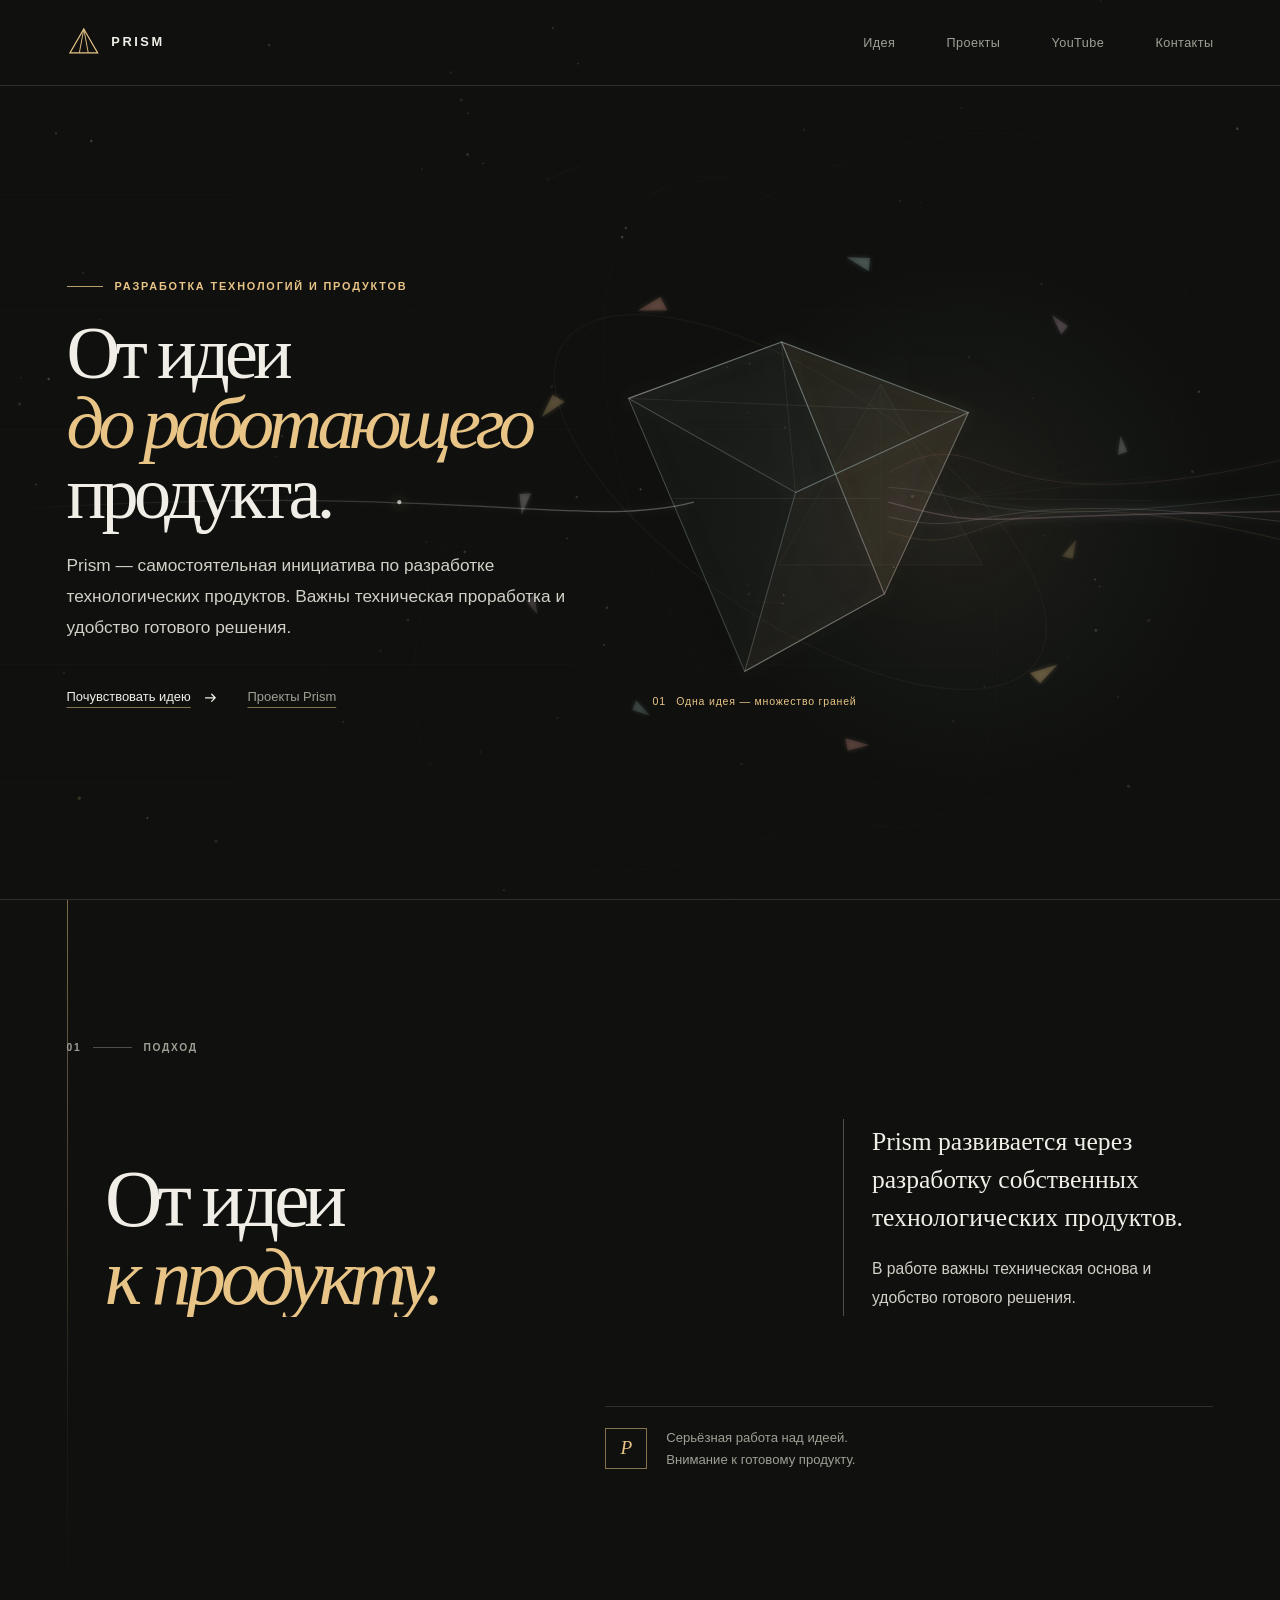
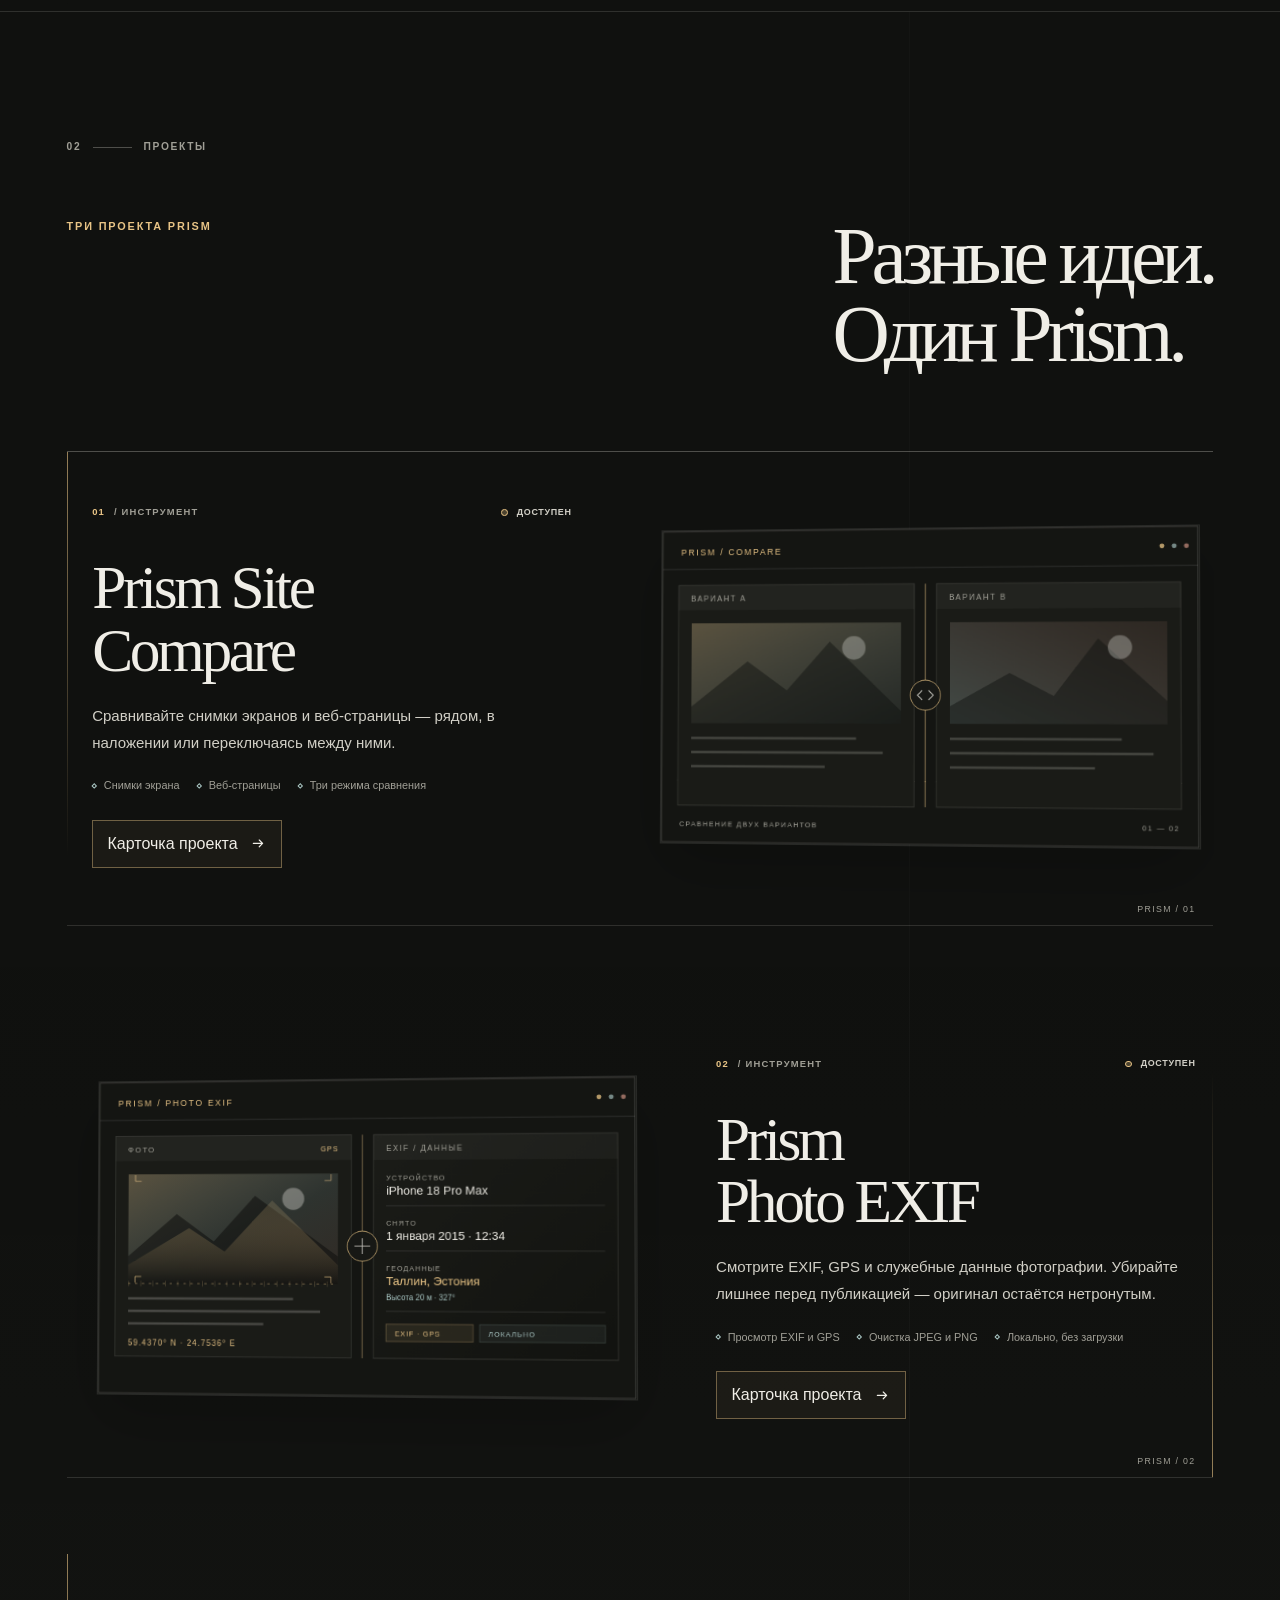
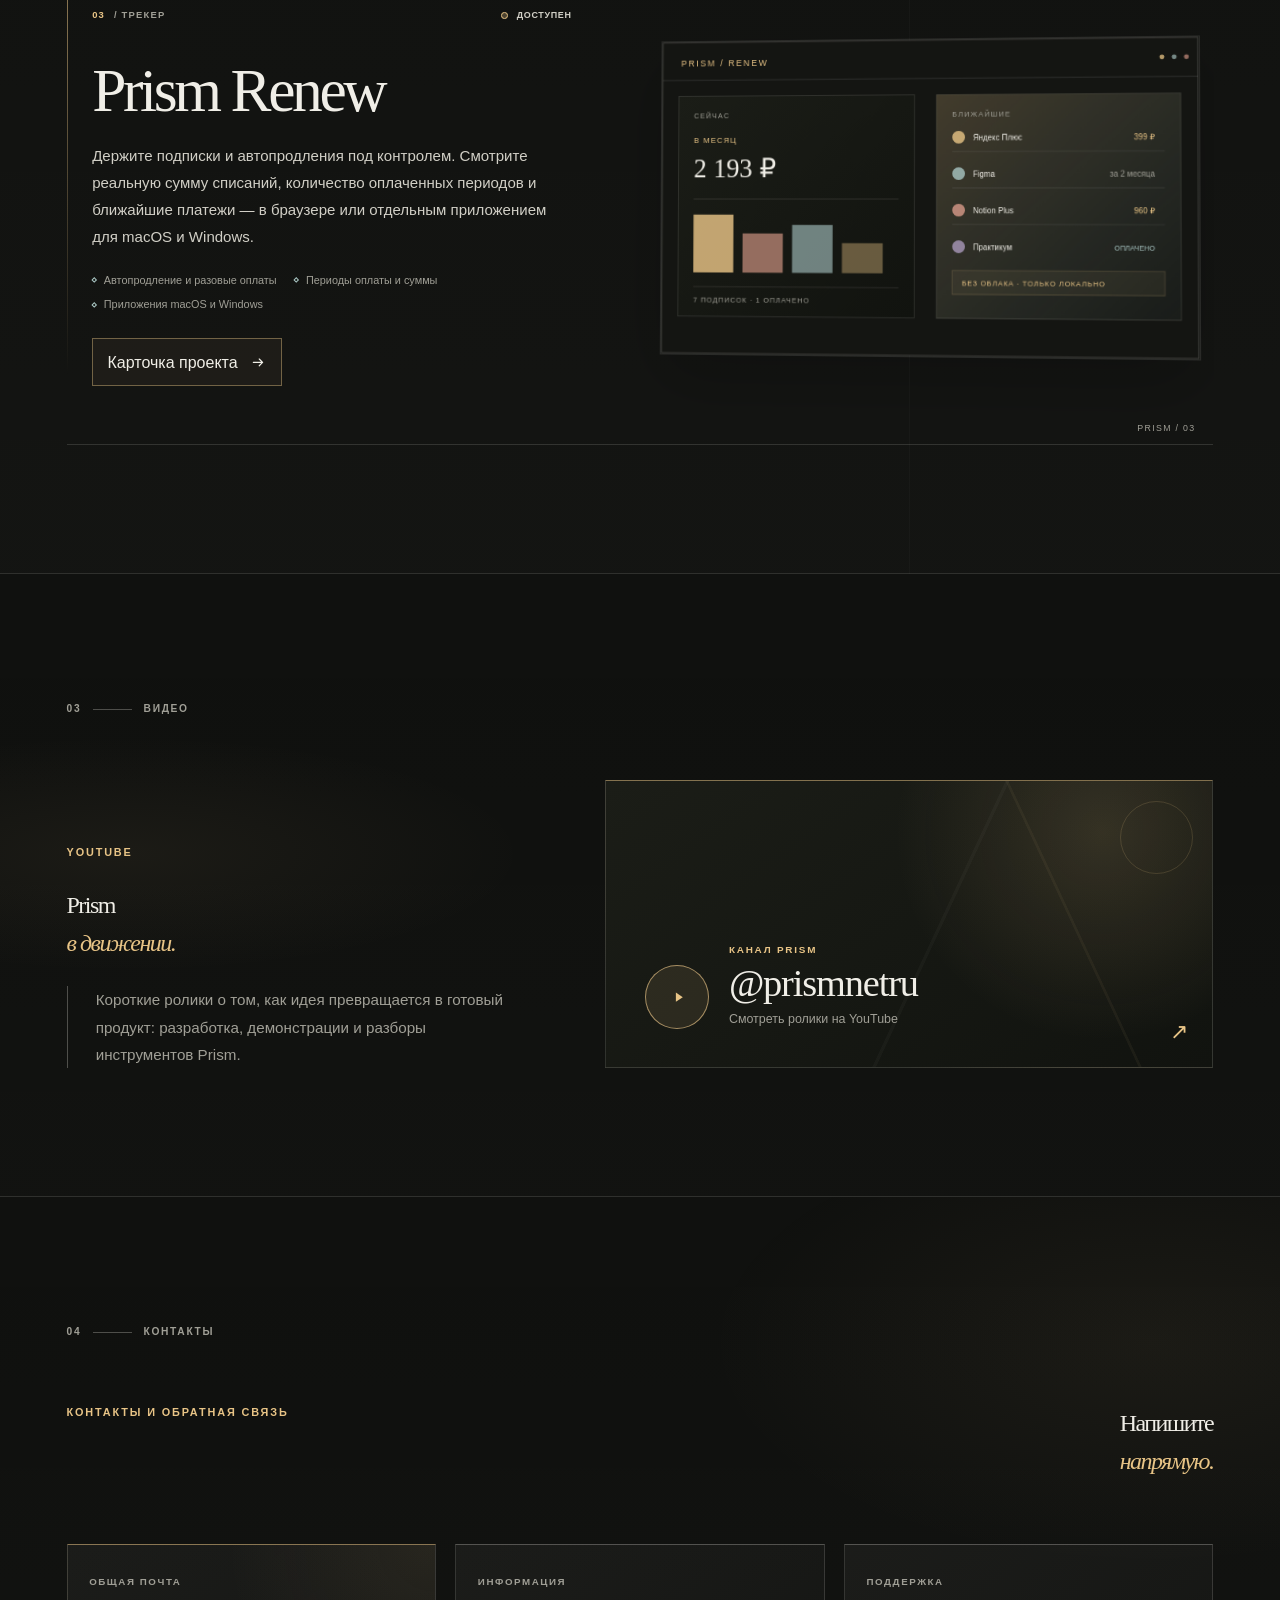
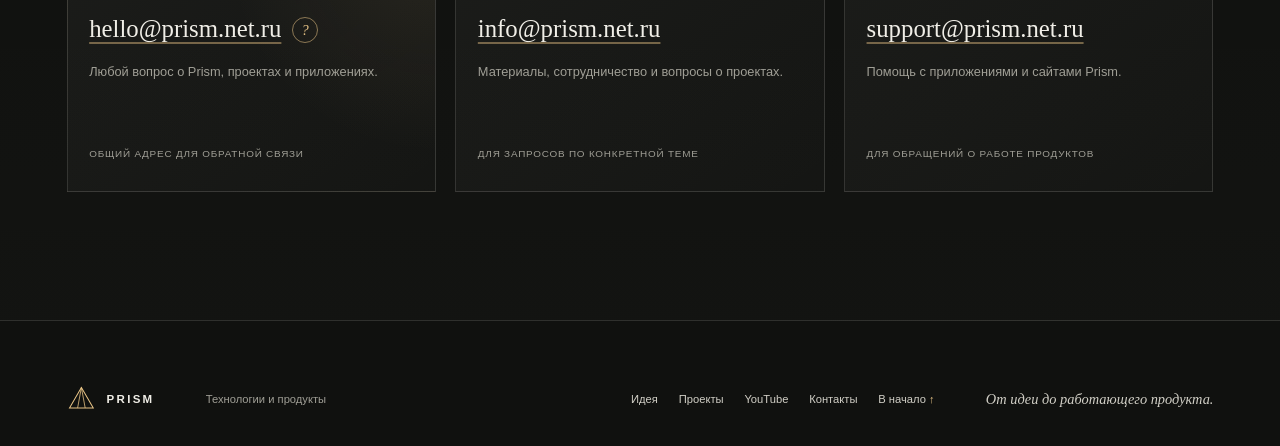
==== commit fa96153c: "Add YouTube channel section before contacts" ====
--- a/index.html
+++ b/index.html
@@ -10,6 +10,7 @@
   <link rel="stylesheet" href="./site.css">
   <link rel="stylesheet" href="./project-modal.css">
   <link rel="stylesheet" href="./contacts.css">
+  <link rel="stylesheet" href="./youtube.css">
   <script src="./site.js" defer></script>
   <script src="./project-modal.js" defer></script>
   <script src="./contacts.js" defer></script>
@@ -54,6 +55,7 @@
     <nav class="site-nav" id="site-nav" aria-label="Основная навигация">
       <a class="site-nav__link" href="#idea">Идея</a>
       <a class="site-nav__link" href="#projects">Проекты</a>
+      <a class="site-nav__link" href="#youtube">YouTube</a>
       <a class="site-nav__link" href="#contacts">Контакты</a>
     </nav>
   </header>
@@ -379,8 +381,31 @@
       </article>
     </section>
 
+    <section class="youtube section" id="youtube" aria-labelledby="youtube-title">
+      <div class="section__index" data-reveal aria-hidden="true">03 <span></span> ВИДЕО</div>
+      <div class="youtube__layout">
+        <div class="youtube__intro" data-reveal>
+          <p class="eyebrow">YouTube</p>
+          <h2 class="section__title youtube__title" id="youtube-title">Prism<br><em>в движении.</em></h2>
+          <p class="youtube__lead">Короткие ролики о том, как идея превращается в готовый продукт: разработка, демонстрации и разборы инструментов Prism.</p>
+        </div>
+
+        <a class="youtube-card" href="https://www.youtube.com/@prismnetru" target="_blank" rel="noopener noreferrer" data-reveal aria-label="Открыть YouTube-канал Prism">
+          <span class="youtube-card__play" aria-hidden="true">
+            <svg viewBox="0 0 24 24" focusable="false"><path d="m9 6 9 6-9 6V6Z" fill="currentColor" /></svg>
+          </span>
+          <span class="youtube-card__copy">
+            <span class="youtube-card__label">Канал Prism</span>
+            <strong>@prismnetru</strong>
+            <span>Смотреть ролики на YouTube</span>
+          </span>
+          <span class="youtube-card__arrow" aria-hidden="true">↗</span>
+        </a>
+      </div>
+    </section>
+
     <section class="contacts section" id="contacts" aria-labelledby="contacts-title">
-      <div class="section__index" data-reveal aria-hidden="true">03 <span></span> КОНТАКТЫ</div>
+      <div class="section__index" data-reveal aria-hidden="true">04 <span></span> КОНТАКТЫ</div>
       <div class="contacts__heading" data-reveal>
         <p class="eyebrow">Контакты и обратная связь</p>
         <h2 class="section__title contacts__title" id="contacts-title">Напишите<br><em>напрямую.</em></h2>
@@ -477,6 +502,7 @@
     <nav class="site-footer__nav" aria-label="Навигация в подвале">
       <a href="#idea">Идея</a>
       <a href="#projects">Проекты</a>
+      <a href="#youtube">YouTube</a>
       <a href="#contacts">Контакты</a>
       <a href="#hero">В начало <span aria-hidden="true">↑</span></a>
     </nav>
--- a/youtube.css
+++ b/youtube.css
@@ -0,0 +1,194 @@
+/* Prism — YouTube section */
+.youtube {
+  position: relative;
+  padding-block: clamp(5rem, 10vw, 9rem);
+  border-bottom: 1px solid var(--prism-rule);
+  background:
+    radial-gradient(ellipse at 10% 45%, rgb(232 196 134 / 5%), transparent 25rem),
+    linear-gradient(180deg, transparent, rgb(240 238 231 / 1.2%));
+}
+
+.youtube .section__index {
+  margin-bottom: clamp(2rem, 5vw, 4rem);
+}
+
+.youtube__layout {
+  display: grid;
+  grid-template-columns: minmax(0, 0.85fr) minmax(20rem, 1.15fr);
+  align-items: end;
+  gap: clamp(2.2rem, 7vw, 7rem);
+}
+
+.youtube__title {
+  max-width: 10ch;
+}
+
+.youtube__title em {
+  color: var(--prism-amber);
+  font-weight: 400;
+}
+
+.youtube__lead {
+  max-width: 31rem;
+  margin: 1.5rem 0 0;
+  padding-left: clamp(1rem, 2.2vw, 1.8rem);
+  border-left: 1px solid var(--prism-rule-strong);
+  color: var(--prism-muted);
+  font-size: 0.95rem;
+  line-height: 1.8;
+  text-wrap: pretty;
+}
+
+.youtube-card {
+  position: relative;
+  display: flex;
+  min-height: 18rem;
+  align-items: flex-end;
+  gap: 1.25rem;
+  padding: clamp(1.6rem, 3.2vw, 2.4rem);
+  overflow: hidden;
+  border: 1px solid var(--prism-rule);
+  border-top-color: rgb(232 196 134 / 52%);
+  background:
+    radial-gradient(circle at 82% 18%, rgb(232 196 134 / 15%), transparent 13rem),
+    linear-gradient(145deg, #1b1d17, #11130f);
+  color: var(--prism-ink);
+  text-decoration: none;
+  transition: border-color 220ms ease, transform 260ms var(--ease-optical), box-shadow 260ms ease;
+}
+
+.youtube-card::before {
+  position: absolute;
+  inset: 0;
+  background:
+    linear-gradient(115deg, transparent 0 54%, rgb(240 238 231 / 4%) 54.1% 54.5%, transparent 54.6%),
+    linear-gradient(65deg, transparent 0 72%, rgb(232 196 134 / 7%) 72.1% 72.4%, transparent 72.5%);
+  content: "";
+  opacity: 0.8;
+  pointer-events: none;
+}
+
+.youtube-card::after {
+  position: absolute;
+  top: 1.2rem;
+  right: 1.2rem;
+  width: 4.6rem;
+  height: 4.6rem;
+  border: 1px solid rgb(232 196 134 / 20%);
+  border-radius: 50%;
+  content: "";
+  opacity: 0.8;
+  pointer-events: none;
+}
+
+.youtube-card:hover,
+.youtube-card:focus-visible {
+  border-color: rgb(232 196 134 / 58%);
+  box-shadow: 0 1.4rem 3.5rem rgb(0 0 0 / 26%);
+  transform: translateY(-3px);
+}
+
+.youtube-card__play {
+  position: relative;
+  z-index: 1;
+  display: grid;
+  width: 4rem;
+  height: 4rem;
+  flex: 0 0 auto;
+  place-items: center;
+  border: 1px solid rgb(232 196 134 / 65%);
+  border-radius: 50%;
+  background: rgb(232 196 134 / 10%);
+  color: var(--prism-amber);
+  transition: background 220ms ease, color 220ms ease;
+}
+
+.youtube-card:hover .youtube-card__play,
+.youtube-card:focus-visible .youtube-card__play {
+  background: var(--prism-amber);
+  color: var(--prism-bg);
+}
+
+.youtube-card__play svg {
+  width: 1.15rem;
+  height: 1.15rem;
+  margin-left: 0.15rem;
+}
+
+.youtube-card__copy {
+  position: relative;
+  z-index: 1;
+  display: flex;
+  min-width: 0;
+  flex-direction: column;
+  gap: 0.35rem;
+}
+
+.youtube-card__label {
+  color: var(--prism-amber);
+  font-size: 0.62rem;
+  font-weight: 600;
+  letter-spacing: 0.18em;
+  line-height: 1.4;
+  text-transform: uppercase;
+}
+
+.youtube-card__copy strong {
+  font-family: "Iowan Old Style", "Palatino Linotype", "Book Antiqua", Georgia, serif;
+  font-size: clamp(1.5rem, 3vw, 2.4rem);
+  font-weight: 400;
+  line-height: 1.1;
+  letter-spacing: -0.03em;
+  overflow-wrap: anywhere;
+}
+
+.youtube-card__copy > span:last-child {
+  color: var(--prism-muted);
+  font-size: 0.78rem;
+  line-height: 1.5;
+}
+
+.youtube-card__arrow {
+  position: absolute;
+  z-index: 1;
+  right: 1.55rem;
+  bottom: 1.5rem;
+  color: var(--prism-amber);
+  font-family: Georgia, serif;
+  font-size: 1.35rem;
+  line-height: 1;
+}
+
+@media (max-width: 900px) {
+  .youtube__layout {
+    grid-template-columns: minmax(0, 1fr);
+    align-items: start;
+  }
+
+  .youtube__lead {
+    max-width: 40rem;
+  }
+
+  .youtube-card {
+    min-height: 14rem;
+  }
+}
+
+@media (max-width: 680px) {
+  .youtube-card {
+    align-items: flex-start;
+    flex-wrap: wrap;
+    gap: 1rem;
+    min-height: 12rem;
+    padding: 1.35rem;
+  }
+
+  .youtube-card__arrow {
+    display: none;
+  }
+
+  .youtube-card::after {
+    width: 3.6rem;
+    height: 3.6rem;
+  }
+}
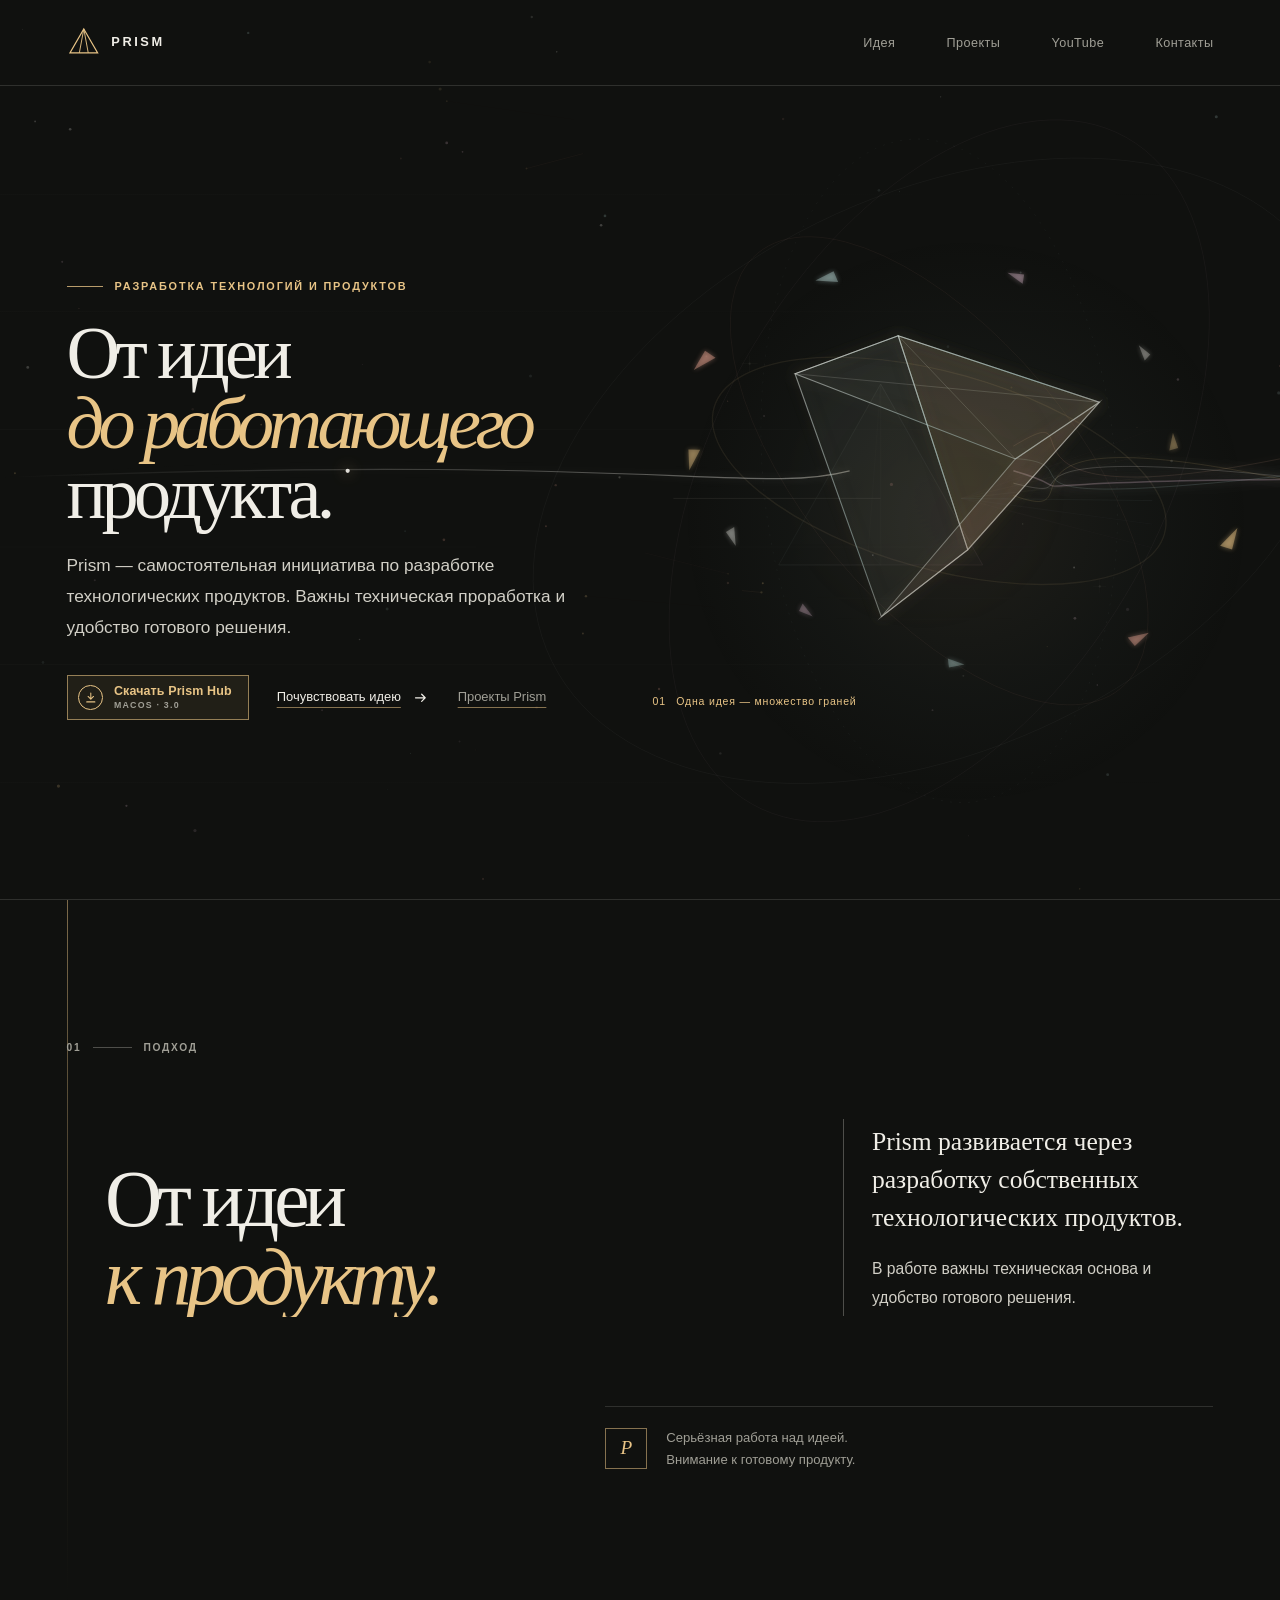
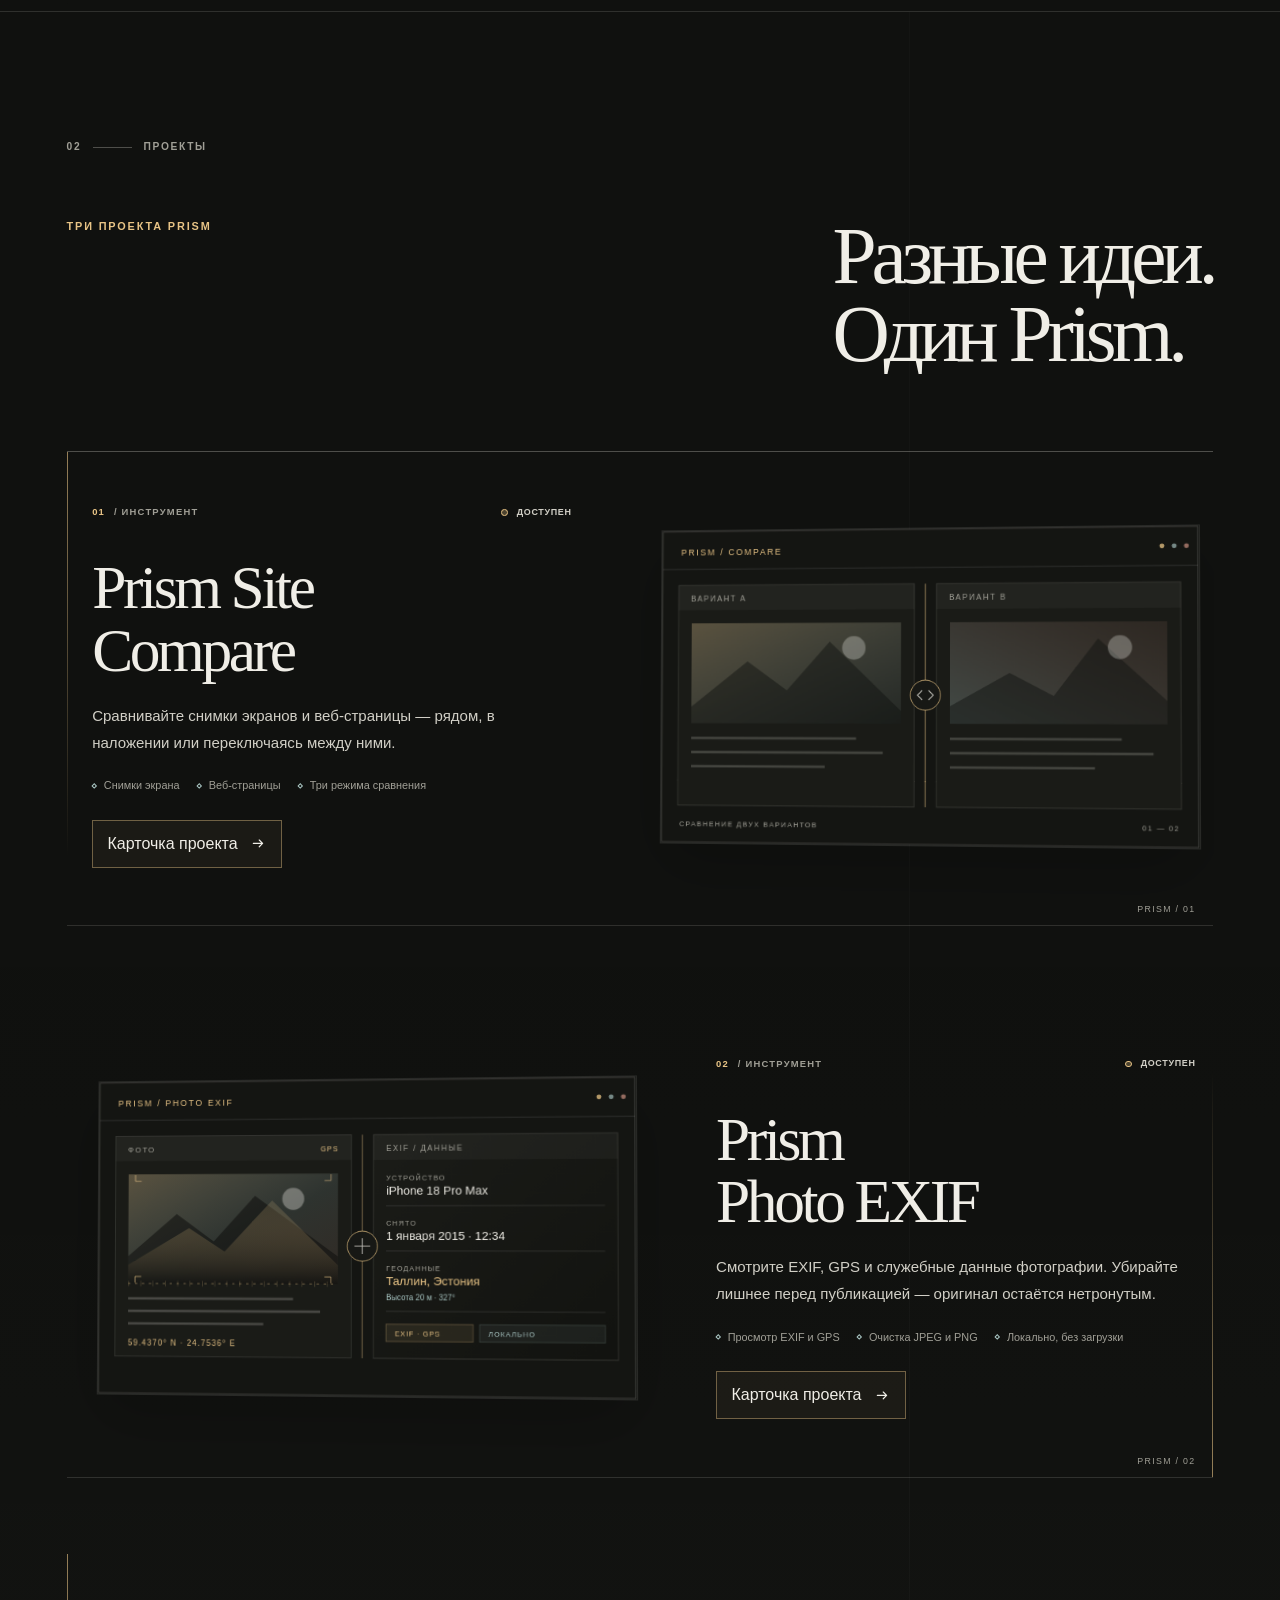
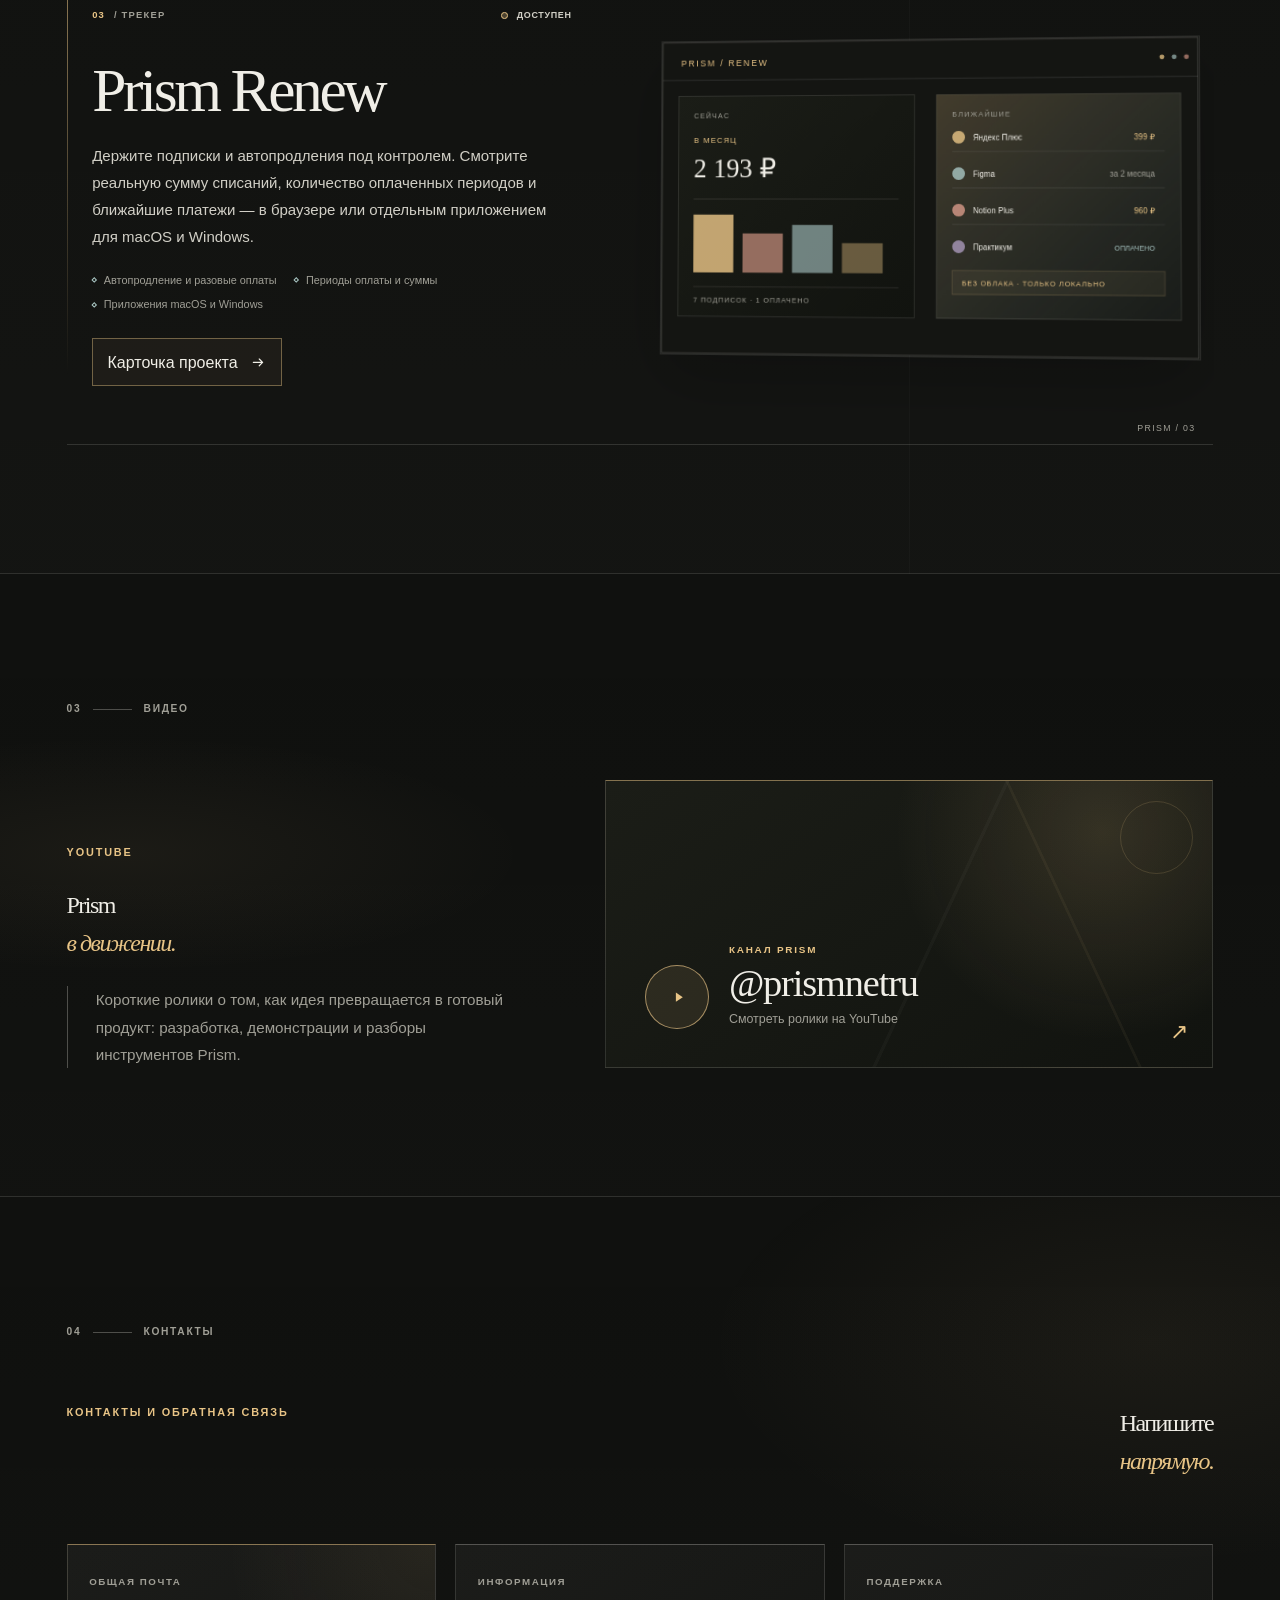
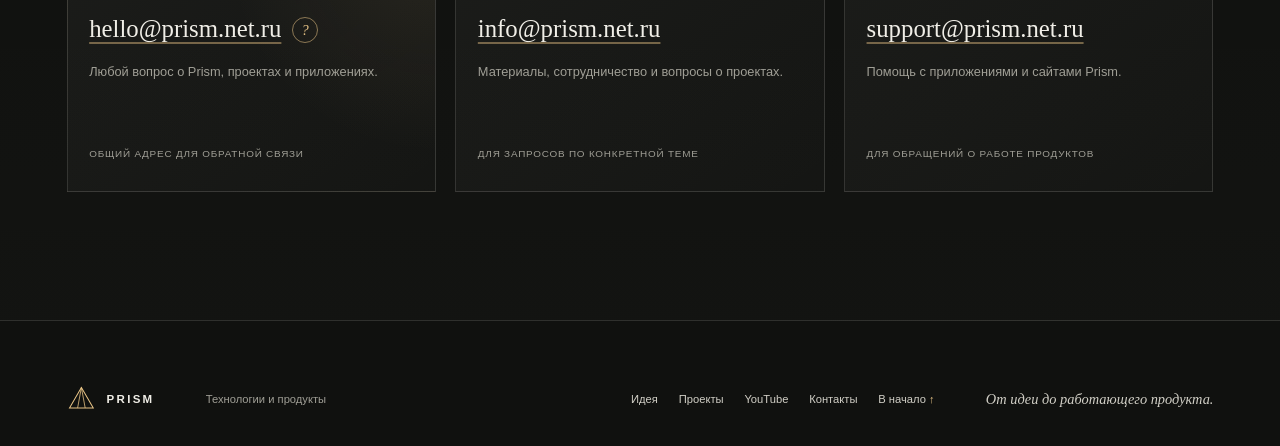
==== commit ede3ebfa: "Add Prism Hub download to hero and publish macOS 3.0 archive" ====
--- a/index.html
+++ b/index.html
@@ -11,6 +11,7 @@
   <link rel="stylesheet" href="./project-modal.css">
   <link rel="stylesheet" href="./contacts.css">
   <link rel="stylesheet" href="./youtube.css">
+  <link rel="stylesheet" href="./hero-download.css">
   <script src="./site.js" defer></script>
   <script src="./project-modal.js" defer></script>
   <script src="./contacts.js" defer></script>
@@ -67,6 +68,15 @@
         <h1 class="hero__title" id="hero-title">От идеи<br><span class="hero__title-accent">до работающего</span><br>продукта.</h1>
         <p class="hero__description">Prism — самостоятельная инициатива по разработке технологических продуктов. Важны техническая проработка и удобство готового решения.</p>
         <div class="hero__actions">
+          <a class="hero-download" href="./downloads/Prism-Hub-macOS-3.0.zip" download>
+            <span class="hero-download__icon" aria-hidden="true">
+              <svg viewBox="0 0 20 20" focusable="false"><path d="M10 3v9m-4-4 4 4 4-4M4 16h12" fill="none" stroke="currentColor" stroke-width="1.5" stroke-linecap="round" stroke-linejoin="round" /></svg>
+            </span>
+            <span class="hero-download__copy">
+              <strong>Скачать Prism Hub</strong>
+              <small>macOS · 3.0</small>
+            </span>
+          </a>
           <a class="text-link text-link--primary" href="#idea">
             <span>Почувствовать идею</span>
             <svg viewBox="0 0 20 20" aria-hidden="true" focusable="false"><path d="M4 10h11m-4-4 4 4-4 4" fill="none" stroke="currentColor" stroke-width="1.4" stroke-linecap="round" stroke-linejoin="round" /></svg>
--- a/hero-download.css
+++ b/hero-download.css
@@ -0,0 +1,70 @@
+/* Prism — hero download button */
+.hero-download {
+  display: inline-flex;
+  min-height: 2.8rem;
+  align-items: center;
+  gap: 0.7rem;
+  padding: 0 1rem 0 0.65rem;
+  border: 1px solid rgb(232 196 134 / 58%);
+  background: rgb(232 196 134 / 8%);
+  color: var(--prism-amber);
+  text-decoration: none;
+  transition: background 180ms ease, color 180ms ease, border-color 180ms ease, transform 180ms var(--ease-optical);
+}
+
+.hero-download:hover,
+.hero-download:focus-visible {
+  border-color: var(--prism-amber);
+  background: var(--prism-amber);
+  color: var(--prism-bg);
+  transform: translateY(-1px);
+}
+
+.hero-download__icon {
+  display: grid;
+  width: 1.55rem;
+  height: 1.55rem;
+  flex: 0 0 auto;
+  place-items: center;
+  border: 1px solid currentColor;
+  border-radius: 50%;
+}
+
+.hero-download__icon svg {
+  width: 0.85rem;
+  height: 0.85rem;
+}
+
+.hero-download__copy {
+  display: flex;
+  flex-direction: column;
+  gap: 0.08rem;
+  line-height: 1.15;
+}
+
+.hero-download__copy strong {
+  font-size: 0.78rem;
+  font-weight: 600;
+  letter-spacing: 0.01em;
+}
+
+.hero-download__copy small {
+  color: var(--prism-muted);
+  font-size: 0.55rem;
+  font-weight: 600;
+  letter-spacing: 0.14em;
+  line-height: 1.3;
+  text-transform: uppercase;
+}
+
+.hero-download:hover .hero-download__copy small,
+.hero-download:focus-visible .hero-download__copy small {
+  color: rgb(16 17 15 / 72%);
+}
+
+@media (max-width: 680px) {
+  .hero-download {
+    width: 100%;
+    justify-content: flex-start;
+  }
+}
